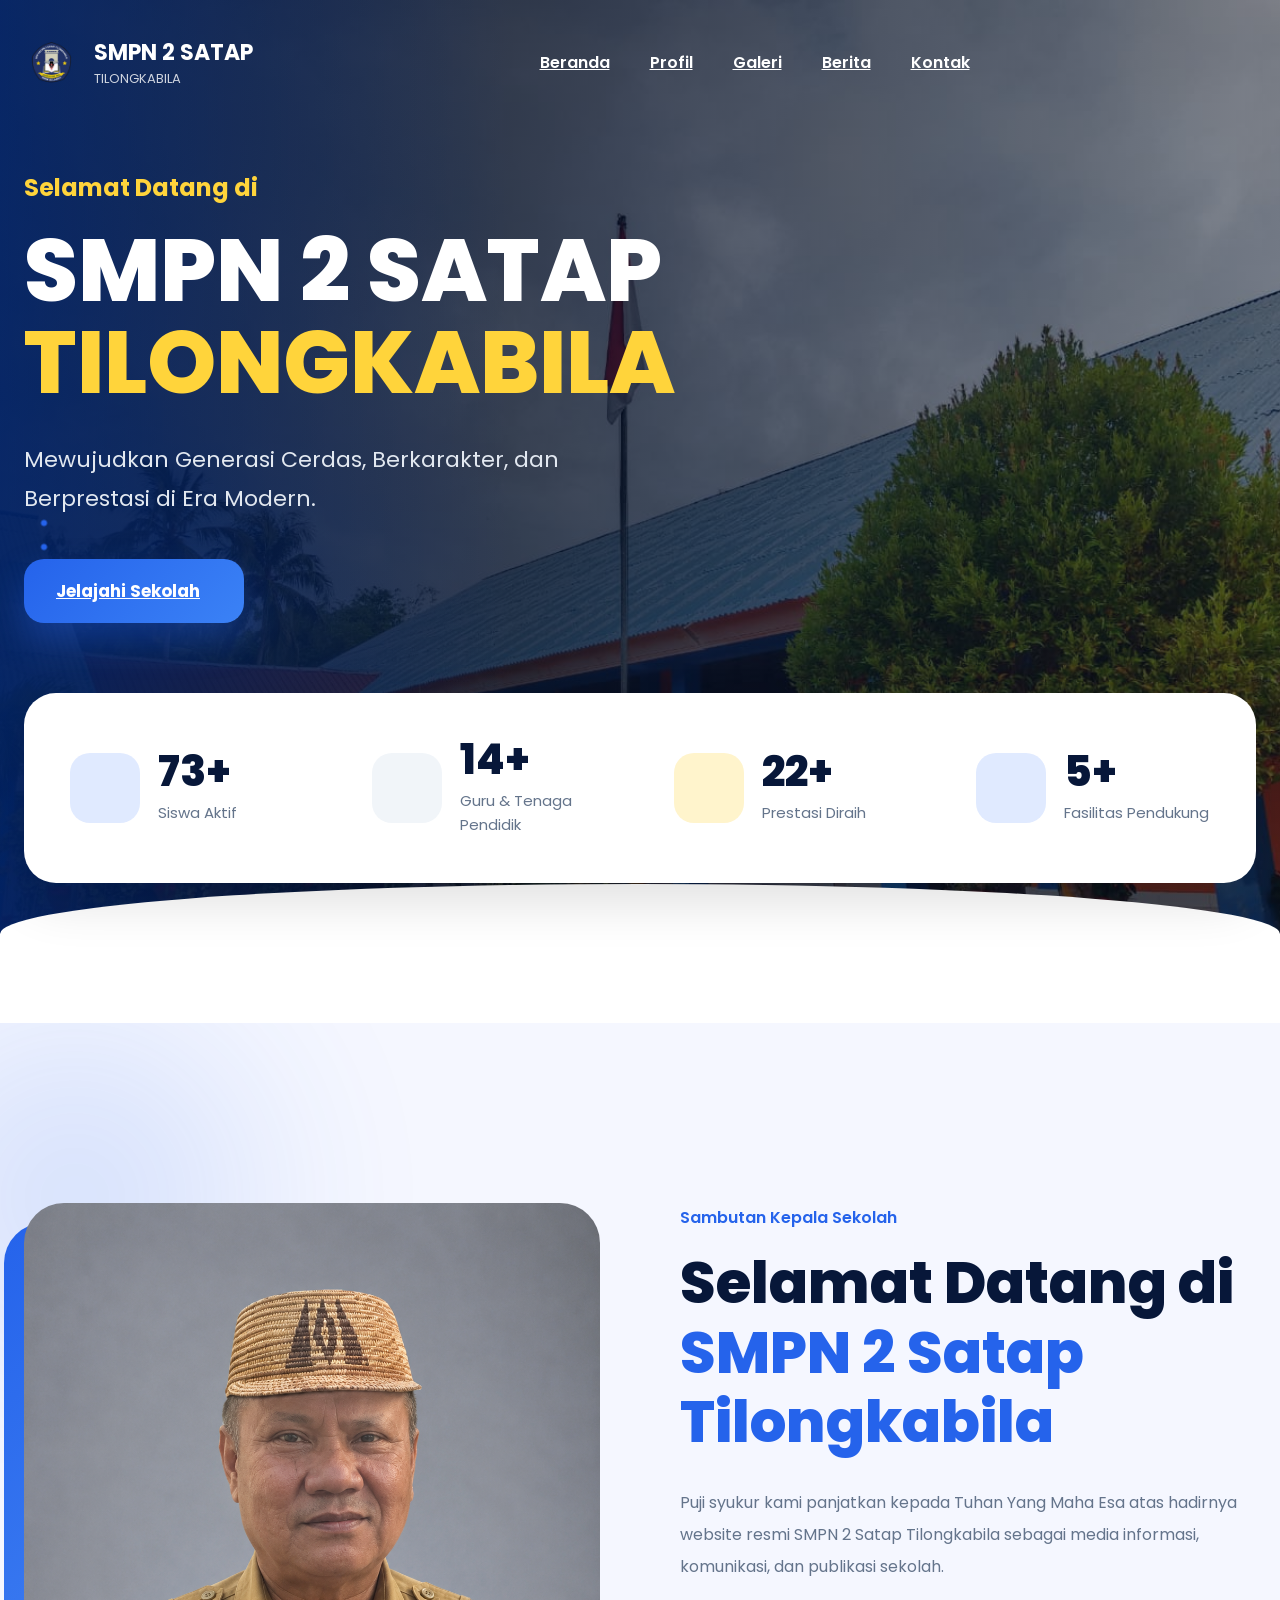
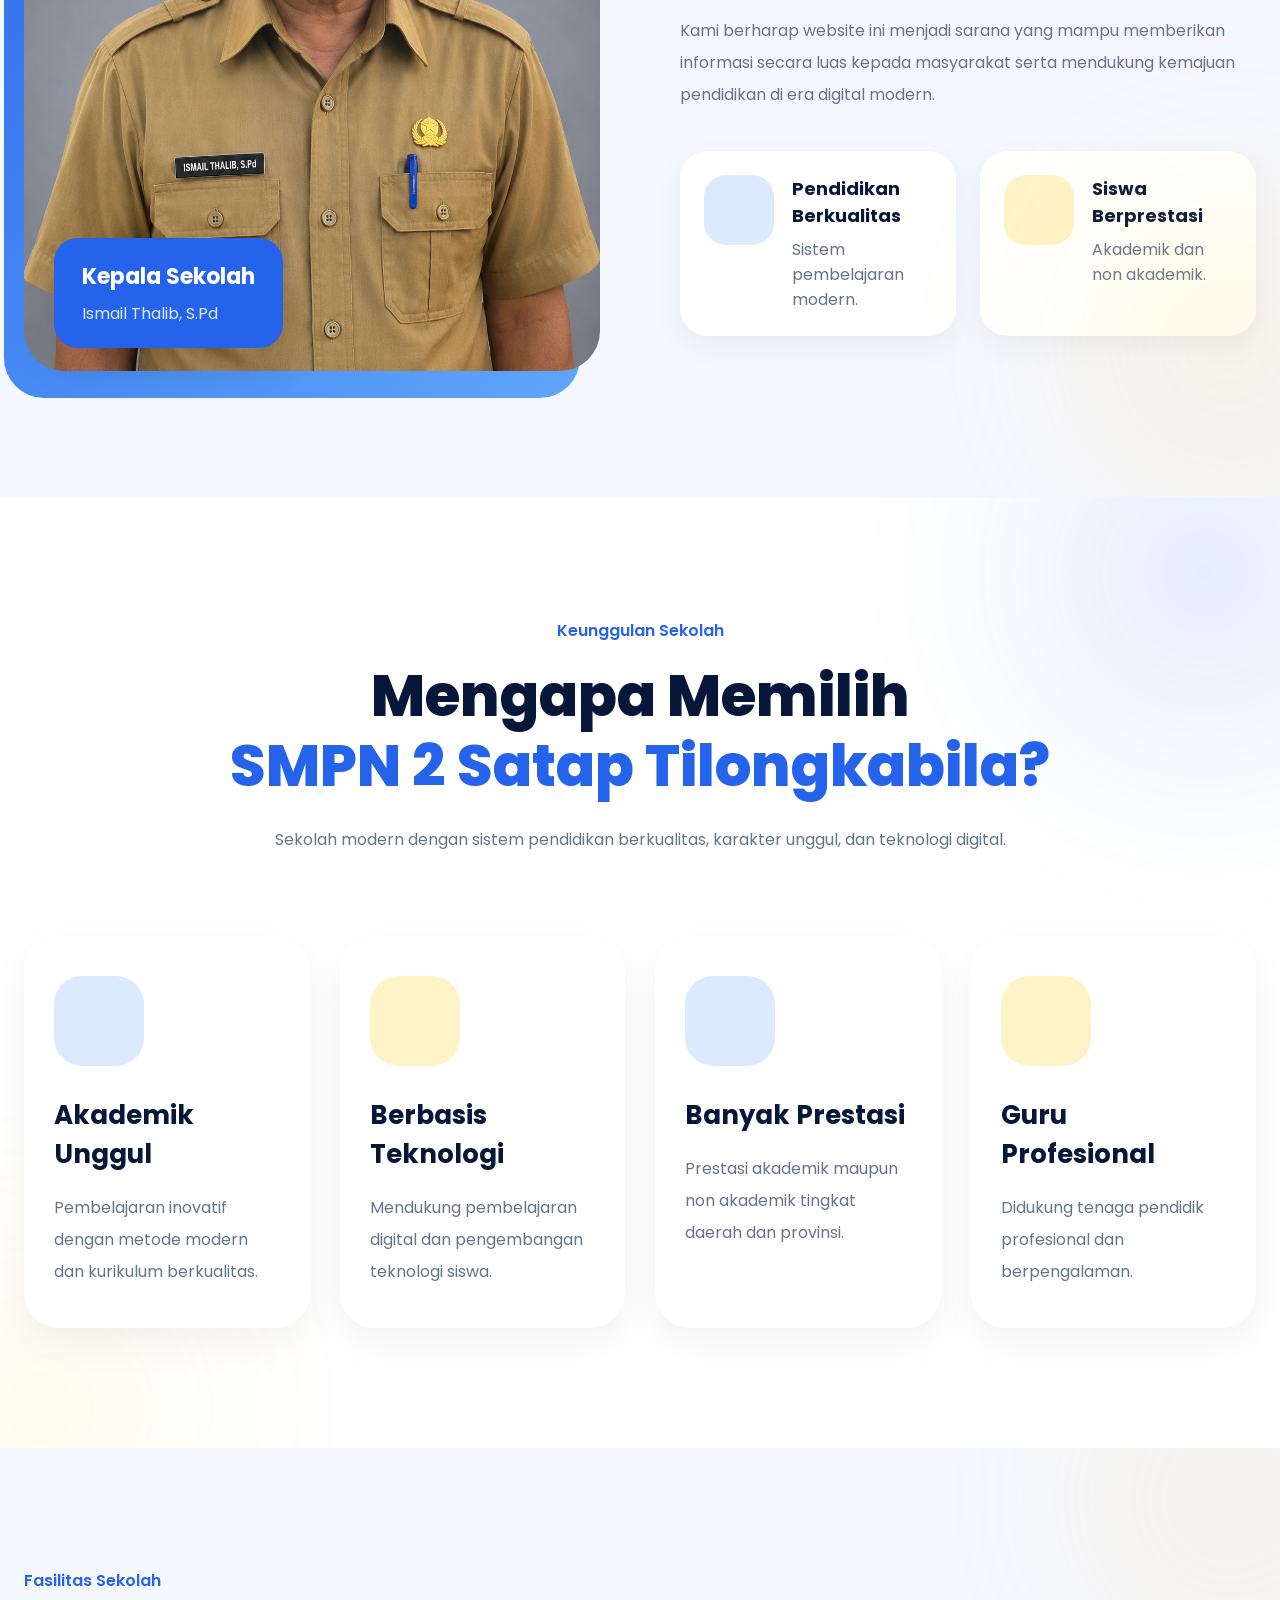
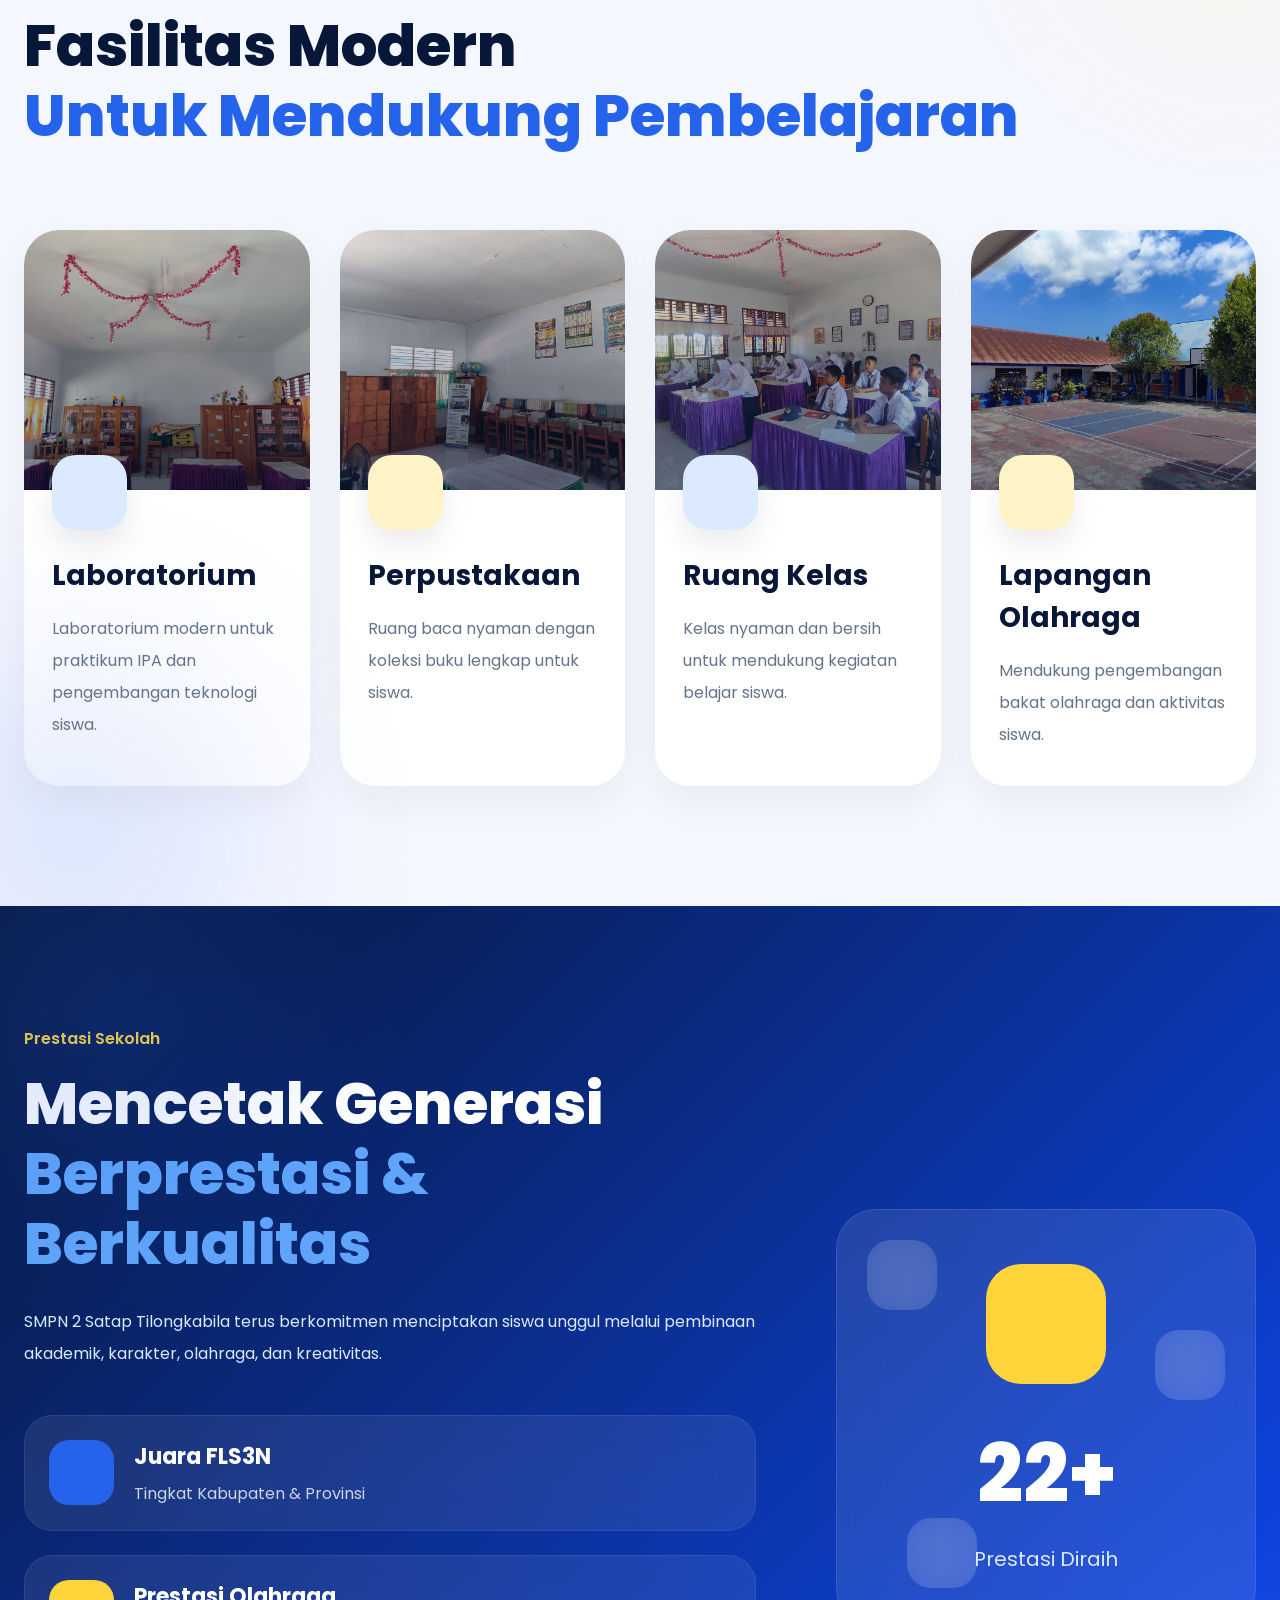
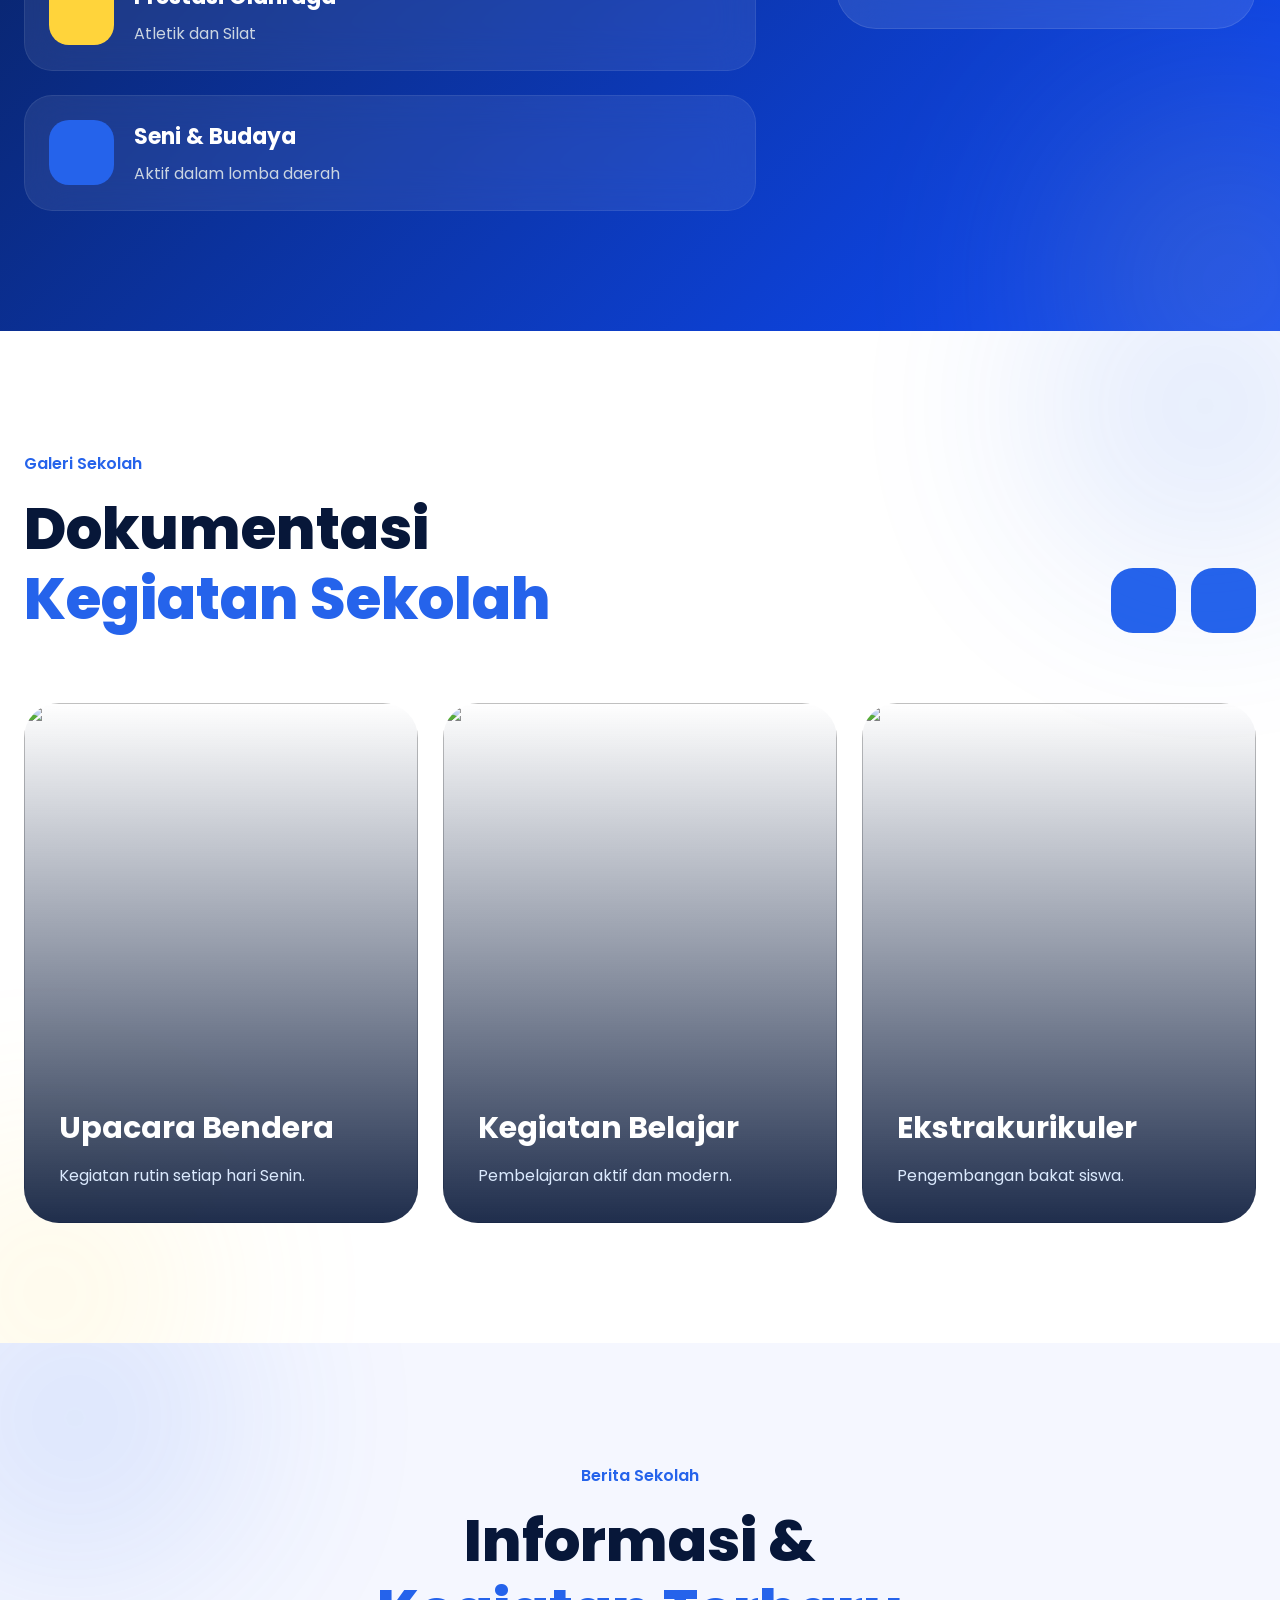
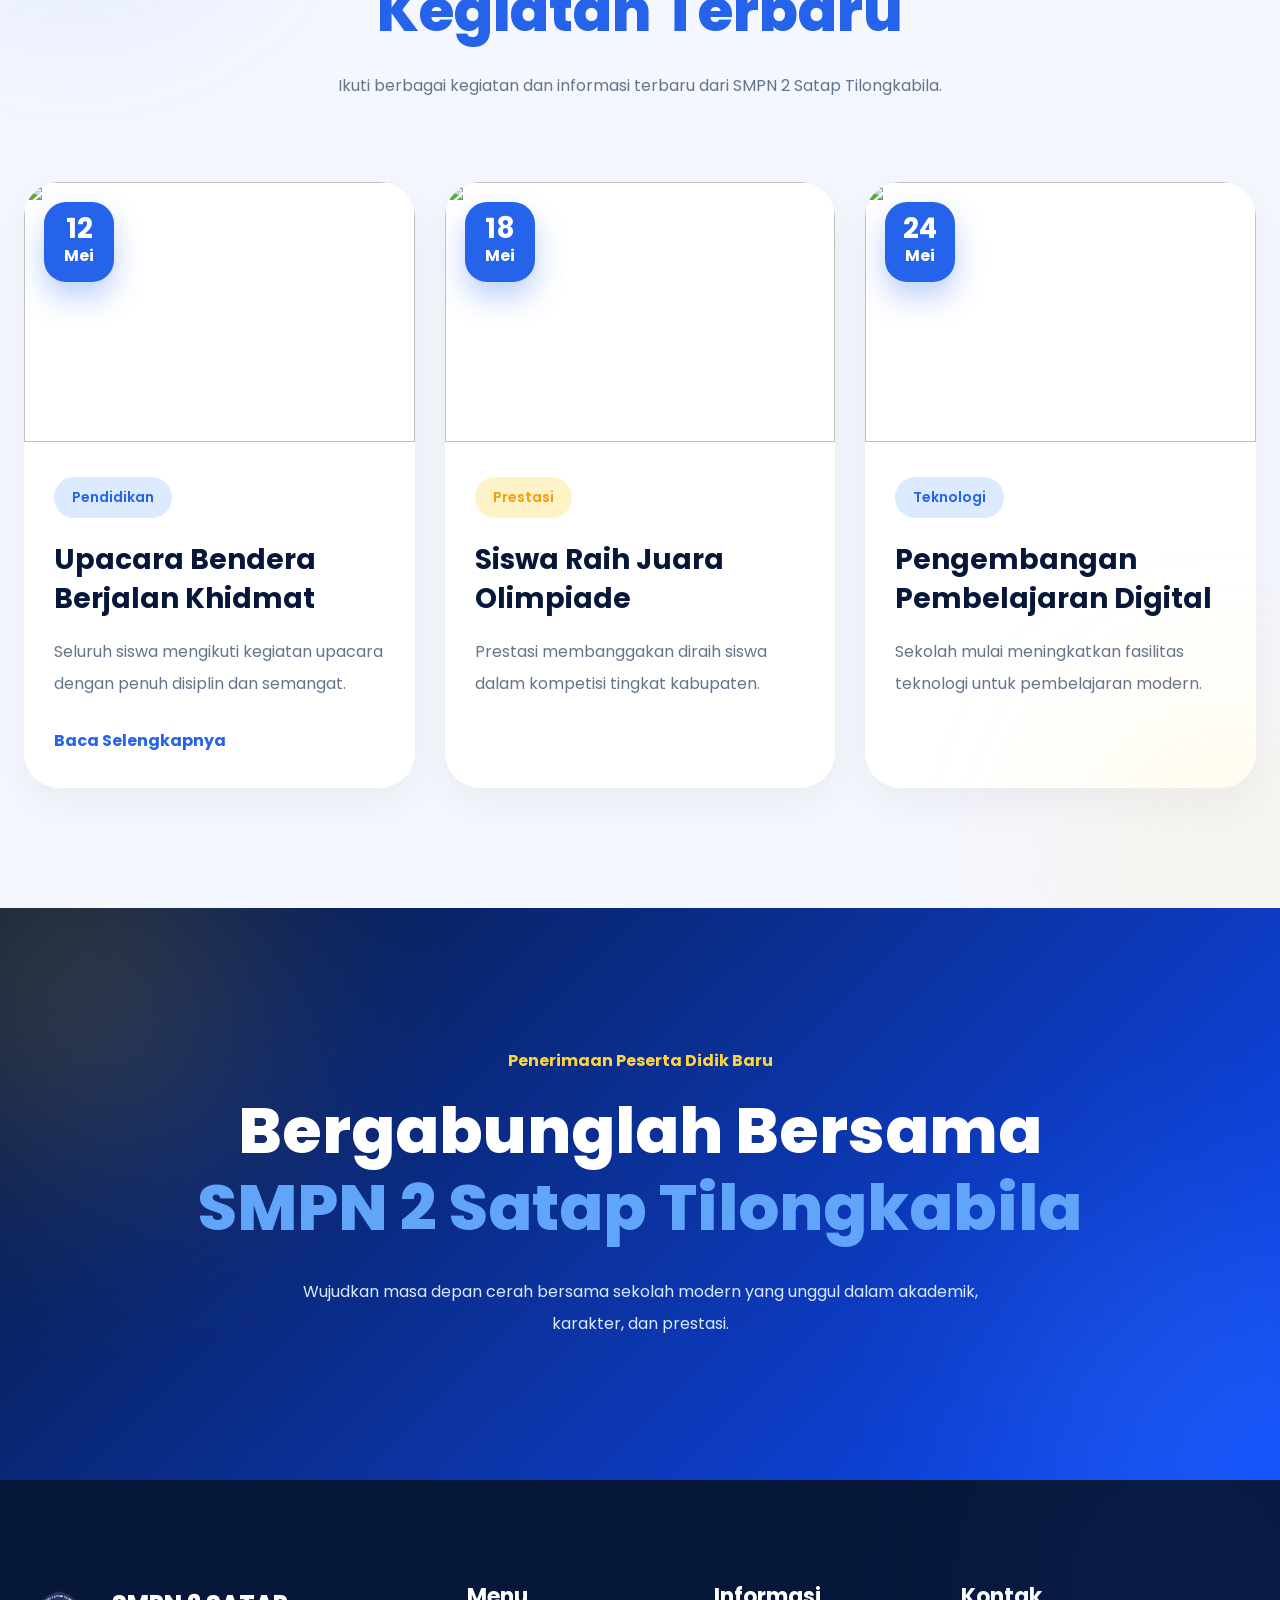
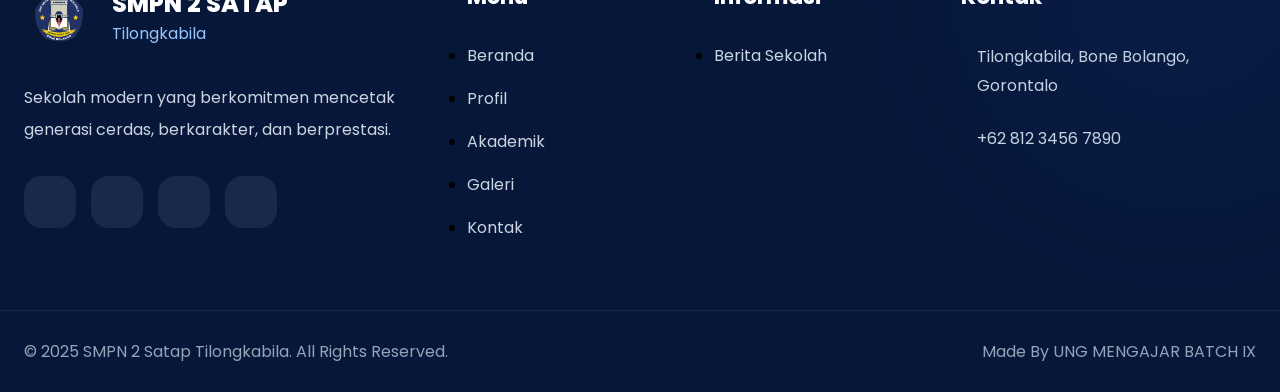
==== index.html @ 27bfb5da "perubahan bagian prestasi" ====
<!DOCTYPE html>
<html lang="id">

<head>

  <meta charset="UTF-8">
  <meta name="viewport" content="width=device-width, initial-scale=1.0">

  <title>SMPN 2 Satap Tilongkabila</title>

  <!-- TAILWIND -->
  <script src="https://cdn.tailwindcss.com"></script>

  <!-- FONT -->
  <link rel="preconnect" href="https://fonts.googleapis.com">

  <link
    href="https://fonts.googleapis.com/css2?family=Poppins:wght@300;400;500;600;700;800&display=swap"
    rel="stylesheet"
  >

  <!-- REMIX ICON -->
  <link
    href="https://cdn.jsdelivr.net/npm/remixicon@4.3.0/fonts/remixicon.css"
    rel="stylesheet"
  >

<link
  rel="stylesheet"
  href="https://cdn.jsdelivr.net/npm/swiper@11/swiper-bundle.min.css"
/>

  <!-- CSS -->
  <link rel="stylesheet" href="assets/css/style.css">
  <link rel="stylesheet" href="assets/css/navbar.css">
  <link rel="stylesheet" href="assets/css/hero.css">
  <link rel="stylesheet" href="assets/css/welcome.css">
  <link rel="stylesheet" href="assets/css/advantages.css">
  <link rel="stylesheet" href="assets/css/facilities.css">
  <link rel="stylesheet" href="assets/css/prestations.css">
  <link rel="stylesheet" href="assets/css/gallery.css">
  <link rel="stylesheet" href="assets/css/news.css">
  <link rel="stylesheet" href="assets/css/footer.css">
  <link rel="stylesheet" href="assets/css/animation.css">
  <link rel="stylesheet" href="assets/css/responsive.css">

</head>

<body>

  <!-- LOADER -->
  <div id="loader">

    <div class="loader"></div>

  </div>

  <!-- NAVBAR -->
<!-- NAVBAR -->
<header id="navbar">

  <div class="container navbar-content">

    <!-- LOGO -->
    <div class="logo">

      <img src="assets/images/logo.png">

      <div>
        <h1>SMPN 2 SATAP</h1>
        <p>TILONGKABILA</p>
      </div>

    </div>

    <!-- DESKTOP MENU -->
    <nav class="desktop-menu">

      <a href="#home">Beranda</a>
      <a href="#tentang">Profil</a>
      <a href="#galeri">Galeri</a>
      <a href="#berita">Berita</a>
      <a href="#kontak">Kontak</a>

    </nav>

    <!-- RIGHT -->
    <div class="navbar-right">


      <!-- MENU BUTTON -->
      <button id="menu-btn" class="menu-btn">

        <i class="ri-menu-line"></i>

      </button>

    </div>

  </div>

</header>

<!-- MOBILE MENU -->
<div id="mobile-menu" class="mobile-menu">

  <a href="#home">Beranda</a>
  <a href="#tentang">Profil</a>
  <a href="#galeri">Galeri</a>
  <a href="#berita">Berita</a>
  <a href="#kontak">Kontak</a>

</div>

<!-- ========================================
     HERO SECTION PREMIUM
======================================== -->

<section class="hero-section" id="home">

  <!-- BG IMAGE -->
  <img
    src="assets/images/Bg-sekolah.jpeg"
    alt=""
    class="hero-bg"
  >

  <!-- OVERLAY -->
  <div class="hero-overlay"></div>

  <!-- LEFT GRADIENT -->
  <div class="hero-left-gradient"></div>

  <!-- FLOATING DOTS -->
  <div class="hero-dots"></div>

  <div class="container hero-container">

    <!-- HERO CONTENT -->
    <div class="hero-content">

      <!-- LEFT -->
      <div class="hero-left">

        <p class="hero-subtitle">
          Selamat Datang di
        </p>

        <h1 class="hero-title">

          SMPN 2 SATAP

          <span>
            TILONGKABILA
          </span>

        </h1>

        <p class="hero-description">

          Mewujudkan Generasi Cerdas,
          Berkarakter, dan Berprestasi
          di Era Modern.

        </p>

        <!-- BUTTONS -->
        <div class="hero-buttons">

          <a href="#tentang" class="hero-btn-primary">

            Jelajahi Sekolah

            <i class="ri-arrow-right-line"></i>

          </a>

        </div>

      </div>


    </div>

    <!-- STATS -->
    <div class="hero-stats">

      <!-- ITEM -->
      <div class="stats-item">

        <div class="stats-icon blue">

          <i class="ri-team-fill"></i>

        </div>

        <div class="stats-info">

          <h2>
            73+
          </h2>

          <p>
            Siswa Aktif
          </p>

        </div>

      </div>

      <!-- ITEM -->
      <div class="stats-item">

        <div class="stats-icon gray">

          <i class="ri-graduation-cap-fill"></i>

        </div>

        <div class="stats-info">

          <h2>
            14+
          </h2>

          <p>
            Guru & Tenaga Pendidik
          </p>

        </div>

      </div>

      <!-- ITEM -->
      <div class="stats-item">

        <div class="stats-icon yellow">

          <i class="ri-trophy-fill"></i>

        </div>

        <div class="stats-info">

          <h2>
            22+
          </h2>

          <p>
            Prestasi Diraih
          </p>

        </div>

      </div>

      <!-- ITEM -->
      <div class="stats-item">

        <div class="stats-icon blue">

          <i class="ri-building-4-fill"></i>

        </div>

        <div class="stats-info">

          <h2>
            5+
          </h2>

          <p>
            Fasilitas Pendukung
          </p>

        </div>

      </div>

    </div>

  </div>

  <!-- BOTTOM CURVE -->
  <div class="hero-wave"></div>

</section>



<!-- SAMBUTAN -->
<section class="welcome-section" id="tentang">

  <!-- SHAPE -->
  <div class="welcome-shape one"></div>
  <div class="welcome-shape two"></div>

  <div class="container">

    <div class="welcome-grid">

      <!-- IMAGE -->
      <div class="welcome-image">

        <div class="welcome-image-bg"></div>

        <img
          src="assets/images/kepsek.png"
          alt=""
        >

        <!-- CARD -->
        <div class="welcome-card">

          <h3>
            Kepala Sekolah
          </h3>

          <p>
            Ismail Thalib, S.Pd
          </p>

        </div>

      </div>

      <!-- CONTENT -->
      <div class="welcome-content">

        <p class="section-subtitle">
          Sambutan Kepala Sekolah
        </p>

        <h2>
          Selamat Datang di
          <span>SMPN 2 Satap Tilongkabila</span>
        </h2>

        <p class="welcome-description">

          Puji syukur kami panjatkan kepada Tuhan
          Yang Maha Esa atas hadirnya website resmi
          SMPN 2 Satap Tilongkabila sebagai media
          informasi, komunikasi, dan publikasi sekolah.

          <br><br>

          Kami berharap website ini menjadi sarana
          yang mampu memberikan informasi secara
          luas kepada masyarakat serta mendukung
          kemajuan pendidikan di era digital modern.

        </p>

        <!-- FEATURES -->
        <div class="welcome-features">

          <!-- ITEM -->
          <div class="welcome-feature">

            <div class="feature-icon blue">

              <i class="ri-book-open-fill"></i>

            </div>

            <div>

              <h3>
                Pendidikan Berkualitas
              </h3>

              <p>
                Sistem pembelajaran modern.
              </p>

            </div>

          </div>

          <!-- ITEM -->
          <div class="welcome-feature">

            <div class="feature-icon yellow">

              <i class="ri-award-fill"></i>

            </div>

            <div>

              <h3>
                Siswa Berprestasi
              </h3>

              <p>
                Akademik dan non akademik.
              </p>

            </div>

          </div>

        </div>

      </div>

    </div>

  </div>

</section>

<!-- KEUNGGULAN -->
<section class="advantages-section">

  <!-- SHAPE -->
  <div class="advantages-shape one"></div>
  <div class="advantages-shape two"></div>

  <div class="container">

    <!-- TITLE -->
    <div class="section-heading">

      <p class="section-subtitle">
        Keunggulan Sekolah
      </p>

      <h2>
        Mengapa Memilih
        <span>SMPN 2 Satap Tilongkabila?</span>
      </h2>

      <p class="section-description">

        Sekolah modern dengan sistem pendidikan
        berkualitas, karakter unggul, dan teknologi digital.

      </p>

    </div>

    <!-- GRID -->
    <div class="advantages-grid">

      <!-- CARD -->
      <div class="advantage-card">

        <div class="advantage-icon blue">

          <i class="ri-book-open-fill"></i>

        </div>

        <h3>
          Akademik Unggul
        </h3>

        <p>

          Pembelajaran inovatif dengan metode modern
          dan kurikulum berkualitas.

        </p>

      </div>

      <!-- CARD -->
      <div class="advantage-card">

        <div class="advantage-icon yellow">

          <i class="ri-computer-fill"></i>

        </div>

        <h3>
          Berbasis Teknologi
        </h3>

        <p>

          Mendukung pembelajaran digital dan
          pengembangan teknologi siswa.

        </p>

      </div>

      <!-- CARD -->
      <div class="advantage-card">

        <div class="advantage-icon blue">

          <i class="ri-award-fill"></i>

        </div>

        <h3>
          Banyak Prestasi
        </h3>

        <p>

          Prestasi akademik maupun non akademik
          tingkat daerah dan provinsi.

        </p>

      </div>

      <!-- CARD -->
      <div class="advantage-card">

        <div class="advantage-icon yellow">

          <i class="ri-team-fill"></i>

        </div>

        <h3>
          Guru Profesional
        </h3>

        <p>

          Didukung tenaga pendidik profesional
          dan berpengalaman.

        </p>

      </div>

    </div>

  </div>

</section>

<!-- FASILITAS -->
<section class="facilities-section">

  <!-- SHAPE -->
  <div class="facilities-shape one"></div>
  <div class="facilities-shape two"></div>

  <div class="container">

    <!-- HEADER -->
    <div class="facilities-header">

      <div>

        <p class="section-subtitle">
          Fasilitas Sekolah
        </p>

        <h2 class="facilities-title">

          Fasilitas Modern
          <span>Untuk Mendukung Pembelajaran</span>

        </h2>

      </div>

    </div>

    <!-- GRID -->
    <div class="facilities-grid">

      <!-- CARD -->
      <div class="facility-card">

        <div class="facility-image">

          <img
            src="assets/images/lab.jpg"
            alt=""
          >

          <div class="facility-overlay"></div>

        </div>

        <div class="facility-content">

          <div class="facility-icon blue">

            <i class="ri-flask-fill"></i>

          </div>

          <h3>
            Laboratorium
          </h3>

          <p>

            Laboratorium modern untuk praktikum
            IPA dan pengembangan teknologi siswa.

          </p>

        </div>

      </div>

      <!-- CARD -->
      <div class="facility-card">

        <div class="facility-image">

          <img
            src="assets/images/perpustakaan.jpeg"
            alt=""
          >

          <div class="facility-overlay"></div>

        </div>

        <div class="facility-content">

          <div class="facility-icon yellow">

            <i class="ri-book-fill"></i>

          </div>

          <h3>
            Perpustakaan
          </h3>

          <p>

            Ruang baca nyaman dengan koleksi buku
            lengkap untuk siswa.

          </p>

        </div>

      </div>

      <!-- CARD -->
      <div class="facility-card">

        <div class="facility-image">

          <img
            src="assets/images/kelas.jpeg"
            alt=""
          >

          <div class="facility-overlay"></div>

        </div>

        <div class="facility-content">

          <div class="facility-icon blue">

            <i class="ri-building-2-fill"></i>

          </div>

          <h3>
            Ruang Kelas
          </h3>

          <p>

            Kelas nyaman dan bersih untuk mendukung
            kegiatan belajar siswa.

          </p>

        </div>

      </div>

      <!-- CARD -->
      <div class="facility-card">

        <div class="facility-image">

          <img
            src="assets/images/lapangan.jpg"
            alt=""
          >

          <div class="facility-overlay"></div>

        </div>

        <div class="facility-content">

          <div class="facility-icon yellow">

            <i class="ri-football-fill"></i>

          </div>

          <h3>
            Lapangan Olahraga
          </h3>

          <p>

            Mendukung pengembangan bakat olahraga
            dan aktivitas siswa.

          </p>

        </div>

      </div>

    </div>

  </div>

</section>

<!-- PRESTASI -->
<section class="prestations-section" id="akademik">

  <!-- GLOW -->
  <div class="prestations-glow one"></div>
  <div class="prestations-glow two"></div>

  <div class="container">

    <div class="prestations-grid">

      <!-- LEFT -->
      <div class="prestations-content">

        <p class="section-subtitle">
          Prestasi Sekolah
        </p>

        <h2 class="prestations-title">

          Mencetak Generasi
          <span>Berprestasi & Berkualitas</span>

        </h2>

        <p class="prestations-description">

          SMPN 2 Satap Tilongkabila terus berkomitmen
          menciptakan siswa unggul melalui pembinaan
          akademik, karakter, olahraga, dan kreativitas.

        </p>

        <!-- LIST -->
        <div class="prestations-list">

          <!-- ITEM -->
          <div class="prestations-item">

            <div class="prestations-check blue">

              <i class="ri-check-line"></i>

            </div>

            <div>

              <h3>
                Juara FLS3N
              </h3>

              <p>
                Tingkat Kabupaten & Provinsi
              </p>

            </div>

          </div>

          <!-- ITEM -->
          <div class="prestations-item">

            <div class="prestations-check yellow">

              <i class="ri-check-line"></i>

            </div>

            <div>

              <h3>
                Prestasi Olahraga
              </h3>

              <p>
                Atletik dan Silat
              </p>

            </div>

          </div>

          <!-- ITEM -->
          <div class="prestations-item">

            <div class="prestations-check blue">

              <i class="ri-check-line"></i>

            </div>

            <div>

              <h3>
                Seni & Budaya
              </h3>

              <p>
                Aktif dalam lomba daerah
              </p>

            </div>

          </div>

        </div>

      </div>

      <!-- RIGHT -->
      <div class="prestations-right">

        <!-- CARD -->
        <div class="prestations-card">

          <!-- TROPHY -->
          <div class="trophy-icon">

            <i class="ri-trophy-fill"></i>

          </div>

          <h3>
            22+
          </h3>

          <p>
            Prestasi Diraih
          </p>

          <!-- FLOAT -->
          <div class="floating-medal one">

            <i class="ri-medal-fill"></i>

          </div>

          <div class="floating-medal two">

            <i class="ri-award-fill"></i>

          </div>

          <div class="floating-medal three">

            <i class="ri-star-fill"></i>

          </div>

        </div>

      </div>

    </div>

  </div>

</section>

<!-- GALERI -->
<section class="gallery-section" id="galeri">

  <!-- SHAPE -->
  <div class="gallery-shape one"></div>
  <div class="gallery-shape two"></div>

  <div class="container">

    <!-- HEADER -->
    <div class="gallery-header">

      <div>

        <p class="section-subtitle">
          Galeri Sekolah
        </p>

        <h2 class="gallery-title">

          Dokumentasi
          <span>Kegiatan Sekolah</span>

        </h2>

      </div>

      <!-- NAVIGATION -->
      <div class="gallery-navigation">

        <button class="gallery-prev">

          <i class="ri-arrow-left-line"></i>

        </button>

        <button class="gallery-next">

          <i class="ri-arrow-right-line"></i>

        </button>

      </div>

    </div>

    <!-- SLIDER -->
    <div class="swiper gallerySwiper">

      <div class="swiper-wrapper">

        <!-- ITEM -->
        <div class="swiper-slide">

          <div class="gallery-card">

            <img
              src="assets/images/gallery1.jpg"
              alt=""
            >

            <div class="gallery-overlay">

              <div>

                <h3>
                  Upacara Bendera
                </h3>

                <p>
                  Kegiatan rutin setiap hari Senin.
                </p>

              </div>

            </div>

          </div>

        </div>

        <!-- ITEM -->
        <div class="swiper-slide">

          <div class="gallery-card">

            <img
              src="assets/images/gallery2.jpg"
              alt=""
            >

            <div class="gallery-overlay">

              <div>

                <h3>
                  Kegiatan Belajar
                </h3>

                <p>
                  Pembelajaran aktif dan modern.
                </p>

              </div>

            </div>

          </div>

        </div>

        <!-- ITEM -->
        <div class="swiper-slide">

          <div class="gallery-card">

            <img
              src="assets/images/gallery3.jpg"
              alt=""
            >

            <div class="gallery-overlay">

              <div>

                <h3>
                  Ekstrakurikuler
                </h3>

                <p>
                  Pengembangan bakat siswa.
                </p>

              </div>

            </div>

          </div>

        </div>

        <!-- ITEM -->
        <div class="swiper-slide">

          <div class="gallery-card">

            <img
              src="assets/images/gallery4.jpg"
              alt=""
            >

            <div class="gallery-overlay">

              <div>

                <h3>
                  Prestasi Sekolah
                </h3>

                <p>
                  Penghargaan siswa berprestasi.
                </p>

              </div>

            </div>

          </div>

        </div>

      </div>

    </div>

  </div>

</section>

<!-- BERITA -->
<section class="news-section" id="berita">

  <!-- SHAPE -->
  <div class="news-shape one"></div>
  <div class="news-shape two"></div>

  <div class="container">

    <!-- HEADER -->
    <div class="section-heading">

      <p class="section-subtitle">
        Berita Sekolah
      </p>

      <h2>
        Informasi &
        <span>Kegiatan Terbaru</span>
      </h2>

      <p class="section-description">

        Ikuti berbagai kegiatan dan informasi terbaru
        dari SMPN 2 Satap Tilongkabila.

      </p>

    </div>

    <!-- GRID -->
    <div class="news-grid">

      <!-- CARD -->
      <div class="news-card">

        <!-- IMAGE -->
        <div class="news-image">

          <img
            src="assets/images/news1.jpg"
            alt=""
          >

          <!-- DATE -->
          <div class="news-date">

            <span>12</span>
            Mei

          </div>

        </div>

        <!-- CONTENT -->
        <div class="news-content">

          <div class="news-category blue">

            Pendidikan

          </div>

          <h3>
            Upacara Bendera Berjalan Khidmat
          </h3>

          <p>

            Seluruh siswa mengikuti kegiatan
            upacara dengan penuh disiplin dan semangat.

          </p>

          <a href="#berita" class="news-link">

            Baca Selengkapnya

            <i class="ri-arrow-right-line"></i>

          </a>

        </div>

      </div>

      <!-- CARD -->
      <div class="news-card">

        <div class="news-image">

          <img
            src="assets/images/news2.jpg"
            alt=""
          >

          <div class="news-date">

            <span>18</span>
            Mei

          </div>

        </div>

        <div class="news-content">

          <div class="news-category yellow">

            Prestasi

          </div>

          <h3>
            Siswa Raih Juara Olimpiade
          </h3>

          <p>

            Prestasi membanggakan diraih siswa
            dalam kompetisi tingkat kabupaten.

          </p>



        </div>

      </div>

      <!-- CARD -->
      <div class="news-card">

        <div class="news-image">

          <img
            src="assets/images/news3.jpg"
            alt=""
          >

          <div class="news-date">

            <span>24</span>
            Mei

          </div>

        </div>

        <div class="news-content">

          <div class="news-category blue">

            Teknologi

          </div>

          <h3>
            Pengembangan Pembelajaran Digital
          </h3>

          <p>

            Sekolah mulai meningkatkan fasilitas
            teknologi untuk pembelajaran modern.

          </p>


        </div>

      </div>

    </div>

  </div>

</section>

<!-- CTA -->
<section class="cta-section">

  <!-- BACKGROUND -->
  <div class="cta-bg"></div>

  <!-- GLOW -->
  <div class="cta-glow one"></div>
  <div class="cta-glow two"></div>

  <div class="container">

    <div class="cta-content">

      <p class="cta-subtitle">
        Penerimaan Peserta Didik Baru
      </p>

      <h2 class="cta-title">

        Bergabunglah Bersama
        <span>SMPN 2 Satap Tilongkabila</span>

      </h2>

      <p class="cta-description">

        Wujudkan masa depan cerah bersama sekolah
        modern yang unggul dalam akademik,
        karakter, dan prestasi.

      </p>

      <!-- BUTTON -->
      <!-- <div class="cta-buttons">

        <button class="cta-btn-primary">

          Daftar Sekarang

          <i class="ri-arrow-right-line"></i>

        </button>

        <button class="cta-btn-secondary">

          Hubungi Kami

          <i class="ri-phone-fill"></i>

        </button> -->

      </div>

    </div>

  </div>

</section>

<!-- FOOTER -->
<footer class="footer" id="kontak">

  <!-- SHAPE -->
  <div class="footer-shape"></div>

  <div class="container">

    <!-- GRID -->
    <div class="footer-grid">

      <!-- ABOUT -->
      <div>

        <div class="footer-logo">

          <img
            src="assets/images/logo.png"
            alt=""
          >

          <div>

            <h2>
              SMPN 2 SATAP
            </h2>

            <p>
              Tilongkabila
            </p>

          </div>

        </div>

        <p class="footer-description">

          Sekolah modern yang berkomitmen
          mencetak generasi cerdas,
          berkarakter, dan berprestasi.

        </p>

        <!-- SOCIAL -->
        <div class="footer-socials">

          <a href="#">
            <i class="ri-facebook-fill"></i>
          </a>

          <a href="#">
            <i class="ri-instagram-line"></i>
          </a>

          <a href="#">
            <i class="ri-youtube-fill"></i>
          </a>

          <a href="#">
            <i class="ri-whatsapp-line"></i>
          </a>

        </div>

      </div>

      <!-- MENU -->
      <div>

        <h3 class="footer-title">
          Menu
        </h3>

        <ul class="footer-links">

          <li><a href="#home">Beranda</a></li>
          <li><a href="#tentang">Profil</a></li>
          <li><a href="#akademik">Akademik</a></li>
          <li><a href="#galeri">Galeri</a></li>
          <li><a href="#kontak">Kontak</a></li>

        </ul>

      </div>

      <!-- INFORMASI -->
      <div>

        <h3 class="footer-title">
          Informasi
        </h3>

        <ul class="footer-links">

          <li><a href="#berita">Berita Sekolah</a></li>

        </ul>

      </div>

      <!-- KONTAK -->
      <div id="kontak">

        <h3 class="footer-title">
          Kontak
        </h3>

        <div class="footer-contact">

          <div class="footer-contact-item">

            <i class="ri-map-pin-fill"></i>

            <p>
              Tilongkabila, Bone Bolango,
              Gorontalo
            </p>

          </div>

          <div class="footer-contact-item">

            <i class="ri-phone-fill"></i>

            <p>
              +62 812 3456 7890
            </p>

          </div>

        </div>

      </div>

    </div>

  </div>

  <!-- COPYRIGHT -->
  <div class="footer-bottom">

    <div class="container footer-bottom-content">

      <p>

        © 2025 SMPN 2 Satap Tilongkabila.
        All Rights Reserved.

      </p>

      <p>

        Made By UNG MENGAJAR BATCH IX

      </p>

    </div>

  </div>

</footer>

  <!-- SCRIPT -->
  <script src="assets/js/loader.js"></script>
  <script src="assets/js/navbar.js"></script>
  <script src="assets/js/counter.js"></script>
  <script src="assets/js/main.js"></script>
  <script src="https://cdn.jsdelivr.net/npm/swiper@11/swiper-bundle.min.js"></script>
  <script>

const gallerySwiper = new Swiper(".gallerySwiper", {

  loop:true,

  spaceBetween:25,

  navigation:{
    nextEl:".gallery-next",
    prevEl:".gallery-prev",
  },

  breakpoints:{

    0:{
      slidesPerView:1,
    },

    768:{
      slidesPerView:2,
    },

    1200:{
      slidesPerView:3,
    }

  }

});

</script>
</body>
</html>
---- assets/css/style.css ----
*{
  margin:0;
  padding:0;
  box-sizing:border-box;
}

body{
  font-family:'Poppins', sans-serif;
  overflow-x:hidden;
}

html{
  scroll-behavior:smooth;
}

.container{
  max-width:1280px;
  margin:auto;
  padding-inline:24px;
}

/* LOADER */
#loader{
  position:fixed;
  inset:0;

  background:white;

  display:flex;
  align-items:center;
  justify-content:center;

  z-index:99999;
}

.loader{
  width:65px;
  height:65px;

  border-radius:50%;

  border:5px solid #dbeafe;
  border-top-color:#2563eb;

  animation:spin 1s linear infinite;
}

@keyframes spin{

  to{
    transform:rotate(360deg);
  }

}
---- assets/css/navbar.css ----
/* ========================================
   NAVBAR
======================================== */

#navbar{
  position:fixed;
  top:0;
  left:0;

  width:100%;

  z-index:9999;

  padding:18px 0;

  transition:.4s ease;
}

#navbar.scrolled{
  background:rgba(7,23,57,.92);

  backdrop-filter:blur(20px);

  box-shadow:
  0 10px 30px rgba(0,0,0,.15);
}

.navbar-content{

  height:88px;

  display:flex;
  align-items:center;
  justify-content:space-between;

}

/* LOGO */
.logo{
  display:flex;
  align-items:center;
  gap:15px;

  color:white;
}

.logo img{
  width:55px;
}

.logo h1{
  font-size:22px;
  font-weight:700;
}

.logo p{
  font-size:13px;
  opacity:.8;
}

/* DESKTOP MENU */
.desktop-menu{
  display:flex;
  align-items:center;
  gap:40px;
}

.desktop-menu a{
  color:white;
  font-weight:600;

  position:relative;
}

.desktop-menu a::after{
  content:"";

  position:absolute;
  left:0;
  bottom:-8px;

  width:0%;
  height:3px;

  background:#FFD43B;

  transition:.4s;
}

.desktop-menu a:hover::after{
  width:100%;
}

/* RIGHT */
.navbar-right{
  display:flex;
  align-items:center;
  gap:15px;
}

/* PPDB */
.ppdb-btn{
  background:#FFD43B;
  color:#071739;

  border:none;

  padding:14px 22px;

  border-radius:14px;

  font-weight:700;

  display:flex;
  align-items:center;
  gap:10px;

  cursor:pointer;
}

/* MENU BTN */
.menu-btn{
  width:50px;
  height:50px;

  border:none;

  border-radius:14px;

  background:rgba(255,255,255,.12);

  color:white;

  font-size:26px;

  cursor:pointer;

  display:none;

  z-index:10001;
}

/* MOBILE MENU */

/* Gunakan ID agar menang spesifisitas */
#mobile-menu {
  position: fixed;
  top: 124px;

  max-height: 0;
  overflow: hidden; /* pastikan ini hidden saat tertutup */
  height: auto;

  width: 100%;

  background: #fff;
  
  padding: 25px;

  display: flex;
  flex-direction: column;
  gap: 14px;

  border-radius: 0 0 24px 24px;

  box-shadow: 0 20px 40px rgba(0,0,0,.08);

  z-index: 100000;

  opacity: 0;
  visibility: hidden;
  transform: translateY(-20px);
  transition: all 0.5s ease; /* transition all agar smooth */
}

/* Saat aktif, gunakan ID dan class secara bersamaan */
#mobile-menu.active {
  max-height: 100vh; /* Pastikan ini cukup besar */
  opacity: 1;
  visibility: visible;
  transform: translateY(0);
}

/* @media(min-width:993px){

  .mobile-menu{

    opacity:0 !important;
    visibility:hidden !important;

    transform:translateY(-20px) !important;

  }

} */

/* ACTIVE */
.mobile-menu.active{

  opacity:1;
  visibility:visible;

  transform:translateY(0);

}

/* LINK */
.mobile-menu a{

  color:#071739;

  font-size:17px;
  font-weight:600;

  text-decoration:none;

  padding:16px 18px;

  border-radius:16px;

  transition:.3s ease;

}

.mobile-menu a:hover{

  background:#F1F5F9;

  color:#2563EB;

}

/* MOBILE BUTTON */
.menu-btn{

  width:52px;
  height:52px;

  border:none;

  border-radius:16px;

  background:#2563EB;

  color:white;

  font-size:24px;

  display:flex;
  align-items:center;
  justify-content:center;

  cursor:pointer;

}

/* DESKTOP */
@media(min-width:993px){

  .mobile-menu{
    display:none;
  }

  .menu-btn{
    display:none;
  }

}

/* ========================================
   RESPONSIVE
======================================== */

@media(max-width:991px){

  .desktop-menu{
    display:none;
  }

  .ppdb-btn{
    display:none;
  }

  .menu-btn{
    display:flex;
    align-items:center;
    justify-content:center;
  }

}

@media(max-width:768px){

  .logo h1{
    font-size:18px;
  }

  .logo p{
    font-size:12px;
  }

  .logo img{
    width:45px;
  }

}

/* NOTE:
  Bagian ini dihapus karena mengubah style link mobile-menu secara paksa menggunakan !important.
  Itu menyebabkan tampilan menu (termasuk kemungkinan dropdown/ekspansi) jadi rusak/kontras.
*/
---- assets/css/hero.css ----
/* ========================================
   HERO SECTION PREMIUM
======================================== */

.hero-section{
  position:relative;

  min-height:100vh;

  overflow:hidden;

  display:flex;
  align-items:center;

  padding-top:170px;
  padding-bottom:140px;
}

/* BG */
.hero-bg{
  position:absolute;
  inset:0;

  width:100%;
  height:100%;

  object-fit:cover;
}

/* OVERLAY */
.hero-overlay{
  position:absolute;
  inset:0;

  background:
  linear-gradient(
    to right,
    rgba(2,12,35,.92),
    rgba(2,12,35,.45)
  );
}

/* LEFT BLUE */
.hero-left-gradient{
  position:absolute;

  left:0;
  top:0;

  width:40%;
  height:100%;

  background:
  linear-gradient(
    to right,
    rgba(0,56,168,.45),
    transparent
  );
}

/* DOTS */
.hero-dots{
  position:absolute;

  left:40px;
  top:50%;

  width:8px;
  height:120px;

  border-radius:20px;

  background:
  radial-gradient(circle,#2563EB 2px,transparent 4px);

  background-size:8px 24px;
}

/* CONTAINER */
.hero-container{
  position:relative;
  z-index:10;
}

/* CONTENT */
.hero-content{
  display:grid;
  grid-template-columns:1fr 340px;

  gap:50px;
  align-items:center;
}

/* LEFT */
.hero-left{
  max-width:700px;
}

.hero-subtitle{
  color:#FFD43B;

  font-size:24px;
  font-weight:700;

  margin-bottom:20px;
}

.hero-title{
  font-size:88px;
  line-height:1.05;

  font-weight:800;

  color:white;
}

.hero-title span{
  display:block;

  color:#FFD43B;
}

.hero-description{
  margin-top:30px;

  color:#E2E8F0;

  font-size:22px;
  line-height:1.8;

  max-width:650px;
}

/* BUTTONS */
.hero-buttons{
  display:flex;
  gap:18px;

  margin-top:40px;

  flex-wrap:wrap;
}

.hero-btn-primary{
  height:64px;

  padding:0 32px;

  border:none;

  border-radius:20px;

  background:
  linear-gradient(
    135deg,
    #2563EB,
    #3B82F6
  );

  color:white;

  font-size:17px;
  font-weight:700;

  display:flex;
  align-items:center;
  gap:12px;

  cursor:pointer;

  box-shadow:
  0 18px 35px rgba(37,99,235,.35);
}

.hero-btn-secondary{
  height:64px;

  padding:0 28px;

  border-radius:20px;

  border:
  2px solid rgba(255,255,255,.35);

  background:
  rgba(255,255,255,.06);

  backdrop-filter:blur(12px);

  color:white;

  font-size:17px;
  font-weight:600;

  display:flex;
  align-items:center;
  gap:12px;

  cursor:pointer;
}

.hero-btn-secondary i{
  font-size:24px;
}

/* RIGHT CARD */
.hero-right{
  display:flex;
  justify-content:flex-end;
}

.hero-card{
  width:100%;

  background:white;

  border-radius:28px;

  padding:28px;

  display:flex;
  gap:18px;

  align-items:flex-start;

  box-shadow:
  0 20px 60px rgba(0,0,0,.18);
}

.hero-card-icon{
  min-width:62px;
  height:62px;

  border-radius:18px;

  background:#2563EB;
  color:white;

  display:flex;
  align-items:center;
  justify-content:center;

  font-size:28px;
}

.hero-card-content h3{
  color:#071739;

  font-size:20px;
  font-weight:700;

  line-height:1.4;
}

.hero-card-content p{
  margin-top:10px;

  color:#64748B;

  font-size:15px;
  line-height:1.8;
}

.hero-card-btn{
  margin-top:18px;

  height:50px;

  padding:0 22px;

  border:none;

  border-radius:14px;

  background:#FFD43B;
  color:#071739;

  font-weight:700;

  display:flex;
  align-items:center;
  gap:10px;

  cursor:pointer;
}

/* STATS */
.hero-stats{
  position:relative;

  margin-top:70px;

  background:white;

  border-radius:32px;

  padding:22px;

  display:grid;
  grid-template-columns:repeat(4,1fr);

  gap:20px;

  box-shadow:
  0 20px 50px rgba(0,0,0,.12);
}

.stats-item{
  display:flex;
  align-items:center;

  gap:18px;

  padding:24px;

  border-radius:24px;

  transition:.3s ease;
}

.stats-item:hover{
  background:#F8FAFC;
}

.stats-icon{
  min-width:70px;
  height:70px;

  border-radius:20px;

  display:flex;
  align-items:center;
  justify-content:center;

  font-size:30px;
}

.stats-icon.blue{
  background:#E0EAFF;
  color:#2563EB;
}

.stats-icon.yellow{
  background:#FFF4CC;
  color:#EAB308;
}

.stats-icon.gray{
  background:#F1F5F9;
  color:#475569;
}

.stats-info h2{
  color:#071739;

  font-size:42px;
  font-weight:800;

  line-height:1;
}

.stats-info p{
  margin-top:8px;

  color:#64748B;

  font-size:15px;
  line-height:1.6;
}

/* WAVE */
.hero-wave{
  position:absolute;

  left:0;
  bottom:-1px;

  width:100%;
  height:140px;

  background:white;

  border-top-left-radius:100% 100px;
  border-top-right-radius:100% 100px;
}

/* ========================================
   TABLET
======================================== */

@media(max-width:1100px){

  .hero-content{
    grid-template-columns:1fr;
  }

  .hero-right{
    justify-content:flex-start;
  }

  .hero-title{
    font-size:68px;
  }

  .hero-stats{
    grid-template-columns:repeat(2,1fr);
  }

}

/* ========================================
   MOBILE
======================================== */

@media(max-width:768px){

  .hero-section{
    padding-top:140px;
    padding-bottom:100px;
  }

  .hero-title{
    font-size:48px;
  }

  .hero-description{
    font-size:17px;
  }

  .hero-buttons{
    flex-direction:column;
  }

  .hero-btn-primary,
  .hero-btn-secondary{
    width:100%;
    justify-content:center;
  }

  .hero-stats{
    grid-template-columns:1fr;
  }

  .stats-item{
    padding:20px;
  }

}

/* ========================================
   SMALL MOBILE
======================================== */

@media(max-width:480px){

  .hero-title{
    font-size:38px;
  }

  .hero-subtitle{
    font-size:18px;
  }

  .stats-info h2{
    font-size:34px;
  }

}
---- assets/css/welcome.css ----
.welcome-section{
  position:relative;

  padding:180px 0 120px;

  overflow:hidden;

  background:#F5F7FF;
}

/* SHAPE */
.welcome-shape{
  position:absolute;
  border-radius:50%;
  filter:blur(100px);
}

.welcome-shape.one{
  width:350px;
  height:350px;

  background:#2563eb;

  opacity:.15;

  top:0;
  left:-100px;
}

.welcome-shape.two{
  width:300px;
  height:300px;

  background:#FFD43B;

  opacity:.15;

  right:-100px;
  bottom:0;
}

/* GRID */
.welcome-grid{
  display:grid;
  grid-template-columns:1fr 1fr;
  gap:80px;
  align-items:center;
}

/* IMAGE */
.welcome-image{
  position:relative;
}

.welcome-image-bg{
  position:absolute;

  left:-20px;
  top:20px;

  width:100%;
  height:100%;

  background:
  linear-gradient(
    135deg,
    #2563eb,
    #60a5fa
  );

  border-radius:40px;
}

.welcome-image img{
  position:relative;

  width:100%;

  border-radius:40px;

  z-index:2;
}

/* CARD */
.welcome-card{
  position:absolute;

  left:30px;
  bottom:30px;

  z-index:3;

  background:#2563eb;
  color:white;

  padding:22px 28px;

  border-radius:24px;

  box-shadow:
  0 15px 40px rgba(0,0,0,.15);
}

.welcome-card h3{
  font-size:22px;
  font-weight:700;
}

.welcome-card p{
  margin-top:8px;
  color:#dbeafe;
}

/* CONTENT */
.section-subtitle{
  color:#2563eb;

  font-weight:600;

  margin-bottom:18px;
}

.welcome-content h2{
  font-size:58px;
  line-height:1.2;

  color:#071739;

  font-weight:800;
}

.welcome-content span{
  display:block;
  color:#2563eb;
}

.welcome-description{
  margin-top:30px;
  margin-bottom:40px;

  color:#64748b;

  line-height:2;
}

/* FEATURES */
.welcome-features{
  display:grid;
  grid-template-columns:1fr 1fr;
  gap:24px;

  margin-bottom:40px;
}

.welcome-feature{
  background:white;

  padding:24px;

  border-radius:28px;

  display:flex;
  gap:18px;

  box-shadow:
  0 10px 30px rgba(0,0,0,.05);
}

.feature-icon{
  width:70px;
  height:70px;

  border-radius:22px;

  display:flex;
  align-items:center;
  justify-content:center;

  font-size:30px;

  flex-shrink:0;
}

.feature-icon.blue{
  background:#dbeafe;
  color:#2563eb;
}

.feature-icon.yellow{
  background:#fef3c7;
  color:#f59e0b;
}

.welcome-feature h3{
  font-size:18px;
  font-weight:700;

  color:#071739;
}

.welcome-feature p{
  margin-top:8px;

  color:#64748b;
}

/* BUTTON */
.welcome-btn{
  background:#2563eb;
  color:white;

  border:none;

  padding:20px 34px;

  border-radius:22px;

  font-weight:700;

  display:flex;
  align-items:center;
  gap:10px;

  transition:.4s;
}

.welcome-btn:hover{
  transform:translateY(-5px);
}
---- assets/css/advantages.css ----
.advantages-section{
  position:relative;

  padding:120px 0;

  overflow:hidden;

  background:white;
}

/* SHAPE */
.advantages-shape{
  position:absolute;
  border-radius:50%;

  filter:blur(100px);
}

.advantages-shape.one{
  width:350px;
  height:350px;

  background:#2563eb;

  opacity:.12;

  top:-100px;
  right:-100px;
}

.advantages-shape.two{
  width:280px;
  height:280px;

  background:#FFD43B;

  opacity:.12;

  bottom:-100px;
  left:-100px;
}

/* TITLE */
.section-heading{
  text-align:center;

  max-width:850px;

  margin:auto;
  margin-bottom:80px;
}

.section-heading h2{
  font-size:58px;
  line-height:1.2;

  color:#071739;

  font-weight:800;
}

.section-heading span{
  display:block;
  color:#2563eb;
}

.section-description{
  margin-top:24px;

  color:#64748b;

  line-height:2;
}

/* GRID */
.advantages-grid{
  display:grid;
  grid-template-columns:repeat(4,1fr);

  gap:30px;
}

/* CARD */
.advantage-card{
  position:relative;

  background:white;

  border-radius:35px;

  padding:40px 30px;

  overflow:hidden;

  transition:.5s;

  box-shadow:
  0 15px 40px rgba(0,0,0,.05);
}

.advantage-card::before{
  content:"";

  position:absolute;

  inset:0;

  background:
  linear-gradient(
    135deg,
    rgba(37,99,235,.06),
    rgba(255,212,59,.06)
  );

  opacity:0;

  transition:.5s;
}

.advantage-card:hover{
  transform:translateY(-10px);
}

.advantage-card:hover::before{
  opacity:1;
}

/* ICON */
.advantage-icon{
  width:90px;
  height:90px;

  border-radius:28px;

  display:flex;
  align-items:center;
  justify-content:center;

  font-size:38px;

  margin-bottom:30px;

  position:relative;
  z-index:2;
}

.advantage-icon.blue{
  background:#dbeafe;
  color:#2563eb;
}

.advantage-icon.yellow{
  background:#fef3c7;
  color:#f59e0b;
}

/* TEXT */
.advantage-card h3{
  position:relative;
  z-index:2;

  font-size:26px;
  font-weight:700;

  color:#071739;

  margin-bottom:18px;
}

.advantage-card p{
  position:relative;
  z-index:2;

  color:#64748b;

  line-height:2;
}
---- assets/css/facilities.css ----
.facilities-section{
  position:relative;

  padding:120px 0;

  overflow:hidden;

  background:#F5F7FF;
}

/* SHAPE */
.facilities-shape{
  position:absolute;
  border-radius:50%;

  filter:blur(100px);
}

.facilities-shape.one{
  width:350px;
  height:350px;

  background:#2563eb;

  opacity:.12;

  left:-100px;
  bottom:-100px;
}

.facilities-shape.two{
  width:300px;
  height:300px;

  background:#FFD43B;

  opacity:.12;

  top:-100px;
  right:-100px;
}

/* HEADER */
.facilities-header{
  display:flex;
  justify-content:space-between;
  align-items:end;

  gap:30px;

  margin-bottom:80px;
}

.facilities-title{
  font-size:58px;
  line-height:1.2;

  color:#071739;

  font-weight:800;
}

.facilities-title span{
  display:block;
  color:#2563eb;
}

/* BUTTON */
.facilities-btn{
  background:#2563eb;
  color:white;

  border:none;

  padding:20px 32px;

  border-radius:22px;

  font-weight:700;

  display:flex;
  align-items:center;
  gap:10px;

  transition:.4s;
}

.facilities-btn:hover{
  transform:translateY(-5px);
}

/* GRID */
.facilities-grid{
  display:grid;
  grid-template-columns:repeat(4,1fr);

  gap:30px;
}

/* CARD */
.facility-card{
  background:white;

  border-radius:35px;

  overflow:hidden;

  transition:.5s;

  box-shadow:
  0 15px 40px rgba(0,0,0,.05);
}

.facility-card:hover{
  transform:translateY(-10px);
}

/* IMAGE */
.facility-image{
  position:relative;

  height:260px;

  overflow:hidden;
}

.facility-image img{
  width:100%;
  height:100%;

  object-fit:cover;

  transition:.6s;
}

.facility-card:hover .facility-image img{
  transform:scale(1.1);
}

.facility-overlay{
  position:absolute;
  inset:0;

  background:
  linear-gradient(
    to top,
    rgba(7,23,57,.55),
    transparent
  );
}

/* CONTENT */
.facility-content{
  position:relative;

  padding:35px 28px;
}

.facility-icon{
  width:75px;
  height:75px;

  border-radius:24px;

  display:flex;
  align-items:center;
  justify-content:center;

  font-size:32px;

  margin-bottom:25px;

  margin-top:-70px;

  position:relative;
  z-index:2;

  box-shadow:
  0 15px 30px rgba(0,0,0,.08);
}

.facility-icon.blue{
  background:#dbeafe;
  color:#2563eb;
}

.facility-icon.yellow{
  background:#fef3c7;
  color:#f59e0b;
}

.facility-content h3{
  font-size:28px;
  font-weight:700;

  color:#071739;

  margin-bottom:16px;
}

.facility-content p{
  color:#64748b;

  line-height:2;
}
---- assets/css/prestations.css ----
.prestations-section{
  position:relative;

  padding:120px 0;

  overflow:hidden;

  background:
  linear-gradient(
    135deg,
    #071739,
    #0F4CFF
  );
}

/* GLOW */
.prestations-glow{
  position:absolute;
  border-radius:50%;

  filter:blur(120px);
}

.prestations-glow.one{
  width:350px;
  height:350px;

  background:#2563eb;

  opacity:.25;

  top:-100px;
  left:-100px;
}

.prestations-glow.two{
  width:300px;
  height:300px;

  background:#FFD43B;

  opacity:.2;

  bottom:-100px;
  right:-100px;
}

/* GRID */
.prestations-grid{
  display:grid;
  grid-template-columns:1fr 420px;

  gap:80px;
  align-items:center;
}

/* CONTENT */
.prestations-content .section-subtitle{
  color:#FFD43B;
}

.prestations-title{
  font-size:58px;
  line-height:1.2;

  color:white;

  font-weight:800;
}

.prestations-title span{
  display:block;
  color:#60a5fa;
}

.prestations-description{
  margin-top:28px;
  margin-bottom:45px;

  color:#dbeafe;

  line-height:2;
}

/* LIST */
.prestations-list{
  display:flex;
  flex-direction:column;
  gap:24px;
}

.prestations-item{
  background:rgba(255,255,255,.08);

  border:1px solid rgba(255,255,255,.08);

  backdrop-filter:blur(20px);

  padding:24px;

  border-radius:28px;

  display:flex;
  gap:20px;

  transition:.4s;
}

.prestations-item:hover{
  transform:translateX(10px);
}

.prestations-check{
  width:65px;
  height:65px;

  border-radius:20px;

  display:flex;
  align-items:center;
  justify-content:center;

  font-size:28px;

  flex-shrink:0;
}

.prestations-check.blue{
  background:#2563eb;
  color:white;
}

.prestations-check.yellow{
  background:#FFD43B;
  color:#071739;
}

.prestations-item h3{
  color:white;

  font-size:22px;
  font-weight:700;

  margin-bottom:8px;
}

.prestations-item p{
  color:#cbd5e1;
}

/* RIGHT */
.prestations-right{
  display:flex;
  justify-content:center;
}

/* CARD */
.prestations-card{
  position:relative;

  width:100%;
  height:420px;

  background:rgba(255,255,255,.1);

  border:1px solid rgba(255,255,255,.1);

  backdrop-filter:blur(25px);

  border-radius:40px;

  display:flex;
  flex-direction:column;
  align-items:center;
  justify-content:center;

  text-align:center;

  overflow:hidden;
}

/* TROPHY */
.trophy-icon{
  width:120px;
  height:120px;

  border-radius:35px;

  background:#FFD43B;
  color:#071739;

  display:flex;
  align-items:center;
  justify-content:center;

  font-size:60px;

  margin-bottom:30px;

  animation:float 3s ease-in-out infinite;
}

.prestations-card h3{
  font-size:80px;
  font-weight:800;

  color:white;
}

.prestations-card p{
  margin-top:10px;

  color:#dbeafe;

  font-size:20px;
}

/* FLOATING */
.floating-medal{
  position:absolute;

  width:70px;
  height:70px;

  border-radius:24px;

  background:rgba(255,255,255,.12);

  display:flex;
  align-items:center;
  justify-content:center;

  color:white;

  font-size:30px;

  backdrop-filter:blur(20px);

  animation:float 4s ease-in-out infinite;
}

.floating-medal.one{
  top:30px;
  left:30px;
}

.floating-medal.two{
  right:30px;
  top:120px;

  animation-delay:1s;
}

.floating-medal.three{
  bottom:40px;
  left:70px;

  animation-delay:2s;
}

/* ANIMATION */
@keyframes float{

  0%,100%{
    transform:translateY(0);
  }

  50%{
    transform:translateY(-12px);
  }

}
---- assets/css/gallery.css ----
.gallery-section{
  position:relative;

  padding:120px 0;

  overflow:hidden;

  background:white;
}

/* SHAPE */
.gallery-shape{
  position:absolute;
  border-radius:50%;

  filter:blur(100px);
}

.gallery-shape.one{
  width:350px;
  height:350px;

  background:#2563eb;

  opacity:.12;

  top:-100px;
  right:-100px;
}

.gallery-shape.two{
  width:300px;
  height:300px;

  background:#FFD43B;

  opacity:.12;

  left:-100px;
  bottom:-100px;
}

/* HEADER */
.gallery-header{
  display:flex;
  justify-content:space-between;
  align-items:end;

  gap:30px;

  margin-bottom:70px;
}

.gallery-title{
  font-size:58px;
  line-height:1.2;

  color:#071739;

  font-weight:800;
}

.gallery-title span{
  display:block;
  color:#2563eb;
}

/* NAV */
.gallery-navigation{
  display:flex;
  gap:15px;
}

.gallery-prev,
.gallery-next{
  width:65px;
  height:65px;

  border:none;

  border-radius:22px;

  background:#2563eb;
  color:white;

  font-size:26px;

  cursor:pointer;

  transition:.4s;
}

.gallery-prev:hover,
.gallery-next:hover{
  transform:translateY(-5px);
}

/* CARD */
.gallery-card{
  position:relative;

  height:520px;

  border-radius:35px;

  overflow:hidden;
}

.gallery-card img{
  width:100%;
  height:100%;

  object-fit:cover;

  transition:.6s;
}

.gallery-card:hover img{
  transform:scale(1.1);
}

/* OVERLAY */
.gallery-overlay{
  position:absolute;
  inset:0;

  background:
  linear-gradient(
    to top,
    rgba(7,23,57,.9),
    transparent
  );

  display:flex;
  align-items:end;

  padding:35px;

  color:white;
}

.gallery-overlay h3{
  font-size:30px;
  font-weight:700;

  margin-bottom:12px;
}

.gallery-overlay p{
  color:#dbeafe;
}

/* SWIPER */
.gallerySwiper{
  overflow:visible;
}
---- assets/css/news.css ----
.news-section{
  position:relative;

  padding:120px 0;

  overflow:hidden;

  background:#F5F7FF;
}

/* SHAPE */
.news-shape{
  position:absolute;
  border-radius:50%;

  filter:blur(100px);
}

.news-shape.one{
  width:350px;
  height:350px;

  background:#2563eb;

  opacity:.12;

  top:-100px;
  left:-100px;
}

.news-shape.two{
  width:300px;
  height:300px;

  background:#FFD43B;

  opacity:.12;

  right:-100px;
  bottom:-100px;
}

/* GRID */
.news-grid{
  display:grid;
  grid-template-columns:repeat(3,1fr);

  gap:30px;
}

/* CARD */
.news-card{
  background:white;

  border-radius:35px;

  overflow:hidden;

  transition:.5s;

  box-shadow:
  0 15px 40px rgba(0,0,0,.05);
}

.news-card:hover{
  transform:translateY(-10px);
}

/* IMAGE */
.news-image{
  position:relative;

  height:260px;

  overflow:hidden;
}

.news-image img{
  width:100%;
  height:100%;

  object-fit:cover;

  transition:.6s;
}

.news-card:hover .news-image img{
  transform:scale(1.1);
}

/* DATE */
.news-date{
  position:absolute;

  top:20px;
  left:20px;

  width:70px;
  height:80px;

  border-radius:22px;

  background:#2563eb;
  color:white;

  display:flex;
  flex-direction:column;
  align-items:center;
  justify-content:center;

  font-weight:700;

  box-shadow:
  0 15px 30px rgba(37,99,235,.3);
}

.news-date span{
  font-size:28px;
  line-height:1;
}

/* CONTENT */
.news-content{
  padding:35px 30px;
}

.news-category{
  display:inline-flex;

  padding:10px 18px;

  border-radius:999px;

  font-size:14px;
  font-weight:600;

  margin-bottom:22px;
}

.news-category.blue{
  background:#dbeafe;
  color:#2563eb;
}

.news-category.yellow{
  background:#fef3c7;
  color:#f59e0b;
}

.news-content h3{
  font-size:28px;
  line-height:1.4;

  color:#071739;

  font-weight:700;

  margin-bottom:18px;
}

.news-content p{
  color:#64748b;

  line-height:2;

  margin-bottom:28px;
}

/* LINK */
.news-link{
  display:inline-flex;
  align-items:center;
  gap:10px;

  color:#2563eb;

  font-weight:700;

  text-decoration:none;
}
---- assets/css/footer.css ----
/* CTA */
.cta-section{
  position:relative;

  padding:140px 0;

  overflow:hidden;
}

.cta-bg{
  position:absolute;
  inset:0;

  background:
  linear-gradient(
    135deg,
    #071739,
    #0F4CFF
  );
}

/* GLOW */
.cta-glow{
  position:absolute;
  border-radius:50%;

  filter:blur(120px);
}

.cta-glow.one{
  width:350px;
  height:350px;

  background:#FFD43B;

  opacity:.2;

  top:-100px;
  left:-100px;
}

.cta-glow.two{
  width:350px;
  height:350px;

  background:#60a5fa;

  opacity:.2;

  right:-100px;
  bottom:-100px;
}

/* CONTENT */
.cta-content{
  position:relative;
  z-index:2;

  text-align:center;
}

.cta-subtitle{
  color:#FFD43B;

  font-weight:700;

  margin-bottom:20px;
}

.cta-title{
  font-size:64px;
  line-height:1.2;

  color:white;

  font-weight:800;
}

.cta-title span{
  display:block;
  color:#60a5fa;
}

.cta-description{
  max-width:700px;

  margin:30px auto 0;

  color:#dbeafe;

  line-height:2;
}

/* BUTTONS */
.cta-buttons{
  display:flex;
  justify-content:center;
  gap:20px;

  margin-top:50px;

  flex-wrap:wrap;
}

.cta-btn-primary{
  background:#FFD43B;
  color:#071739;

  border:none;

  padding:20px 34px;

  border-radius:22px;

  font-weight:700;

  display:flex;
  align-items:center;
  gap:10px;

  transition:.4s;
}

.cta-btn-secondary{
  background:rgba(255,255,255,.1);

  border:1px solid rgba(255,255,255,.15);

  color:white;

  padding:20px 34px;

  border-radius:22px;

  font-weight:700;

  display:flex;
  align-items:center;
  gap:10px;

  backdrop-filter:blur(20px);

  transition:.4s;
}

.cta-btn-primary:hover,
.cta-btn-secondary:hover{
  transform:translateY(-5px);
}

/* FOOTER */
.footer{
  position:relative;

  background:#071739;

  overflow:hidden;

  padding-top:100px;
}

.footer-shape{
  position:absolute;

  width:400px;
  height:400px;

  border-radius:50%;

  background:#2563eb;

  opacity:.08;

  filter:blur(120px);

  top:-100px;
  right:-100px;
}

/* GRID */
.footer-grid{
  display:grid;
  grid-template-columns:2fr 1fr 1fr 1.5fr;

  gap:50px;

  padding-bottom:70px;
}

/* LOGO */
.footer-logo{
  display:flex;
  align-items:center;
  gap:18px;

  margin-bottom:30px;
}

.footer-logo img{
  width:70px;
}

.footer-logo h2{
  color:white;

  font-size:24px;
  font-weight:800;
}

.footer-logo p{
  color:#93c5fd;
}

/* DESC */
.footer-description{
  color:#cbd5e1;

  line-height:2;
}

/* SOCIAL */
.footer-socials{
  display:flex;
  gap:15px;

  margin-top:30px;
}

.footer-socials a{
  width:52px;
  height:52px;

  border-radius:18px;

  background:rgba(255,255,255,.08);

  display:flex;
  align-items:center;
  justify-content:center;

  color:white;

  font-size:22px;

  transition:.4s;
}

.footer-socials a:hover{
  background:#2563eb;

  transform:translateY(-5px);
}

/* TITLE */
.footer-title{
  color:white;

  font-size:22px;
  font-weight:700;

  margin-bottom:30px;
}

/* LINKS */
.footer-links{
  display:flex;
  flex-direction:column;
  gap:18px;
}

.footer-links a{
  color:#cbd5e1;

  text-decoration:none;

  transition:.3s;
}

.footer-links a:hover{
  color:#60a5fa;
}

/* CONTACT */
.footer-contact{
  display:flex;
  flex-direction:column;
  gap:24px;
}

.footer-contact-item{
  display:flex;
  gap:16px;
}

.footer-contact-item i{
  color:#60a5fa;

  font-size:22px;

  margin-top:2px;
}

.footer-contact-item p{
  color:#cbd5e1;

  line-height:1.8;
}

/* BOTTOM */
.footer-bottom{
  border-top:
  1px solid rgba(255,255,255,.08);

  padding:28px 0;
}

.footer-bottom-content{
  display:flex;
  justify-content:space-between;
  gap:20px;

  flex-wrap:wrap;
}

.footer-bottom p{
  color:#94a3b8;
}
---- assets/css/animation.css ----
/* LOADER */
#loader{
  position:fixed;
  inset:0;

  background:#071739;

  z-index:99999;

  display:flex;
  align-items:center;
  justify-content:center;

  transition:.8s;
}

.loader{
  width:90px;
  height:90px;

  border-radius:50%;

  border:8px solid rgba(255,255,255,.1);

  border-top:8px solid #FFD43B;

  animation:spin 1s linear infinite;
}

.hide-loader{
  opacity:0;
  visibility:hidden;
}

@keyframes spin{

  100%{
    transform:rotate(360deg);
  }

}

/* NAVBAR SCROLL */
.navbar-scroll{

  background:rgba(7,23,57,.95);

  backdrop-filter:blur(20px);

  box-shadow:
  0 10px 30px rgba(0,0,0,.15);

}

/* MOBILE MENU */
#mobile-menu{

  max-height:0;

  overflow:hidden;

  transition:.5s;
}

.show-mobile-menu{
  max-height:500px;
}

/* BUTTON HOVER */
button{
  cursor:pointer;
}

button:hover{
  transform:translateY(-4px);
}

/* IMAGE ANIMATION */
img{
  user-select:none;
}

/* FLOAT */
@keyframes floating{

  0%,100%{
    transform:translateY(0px);
  }

  50%{
    transform:translateY(-12px);
  }

}
---- assets/css/responsive.css ----
/* ===================================
   RESPONSIVE WEBSITE SMPN 2 SATAP
=================================== */


/* ===================================
   LARGE TABLET
=================================== */

@media(max-width:1100px){

  /* NAVBAR */
  .desktop-menu{
    display:none;
  }

  .ppdb-btn{
    display:none;
  }

  #menu-btn{
    display:flex;
  }

  .navbar-wrapper{
    padding:18px 0;
  }

  /* HERO */
  .hero-grid{
    grid-template-columns:1fr;
    gap:60px;
  }

  .hero-right{
    display:none;
  }

  .hero-text h1,
  .hero-title{
    font-size:68px;
    line-height:1.1;
  }

  .hero-stats,
  .stats-container{
    grid-template-columns:repeat(2,1fr);
  }

  /* WELCOME */
  .welcome-grid{
    grid-template-columns:1fr;
  }

  /* ADVANTAGES */
  .advantages-grid{
    grid-template-columns:repeat(2,1fr);
  }

  /* FACILITIES */
  .facilities-grid{
    grid-template-columns:repeat(2,1fr);
  }

  /* PRESTATIONS */
  .prestations-grid{
    grid-template-columns:1fr;
  }

  /* NEWS */
  .news-grid{
    grid-template-columns:repeat(2,1fr);
  }

  /* FOOTER */
  .footer-grid{
    grid-template-columns:repeat(2,1fr);
  }

}


/* ===================================
   TABLET
=================================== */

@media(max-width:768px){

  /* NAVBAR */
  .navbar-wrapper{
    padding:14px 0;
  }

  .logo img{
    width:45px;
  }

  .logo h1{
    font-size:18px;
  }

  .logo p{
    font-size:12px;
  }

  /* HERO */
  .hero-section,
  .hero{
    padding-top:130px;
    padding-bottom:260px;
  }

  .hero-text h1,
  .hero-title{
    font-size:48px;
    line-height:1.1;
  }

  .hero-description{
    font-size:16px;
    line-height:1.8;
  }

  .hero-buttons{
    flex-direction:column;
    align-items:flex-start;
  }

  .hero-btn-primary,
  .hero-btn-secondary{
    width:100%;
    justify-content:center;
  }

  .hero-stats,
  .stats-container{
    grid-template-columns:1fr;
    gap:25px;
  }

  .stats-item{
    justify-content:center;
    text-align:center;
  }

  .scroll-indicator{
    display:none;
  }

  /* WELCOME */
  .welcome-section{
    padding-top:160px;
  }

  .welcome-content h2,
  .welcome-title{
    font-size:42px;
  }

  .welcome-features{
    grid-template-columns:1fr;
  }

  /* SECTION TITLE */
  .section-heading h2,
  .facilities-title,
  .gallery-title,
  .prestations-title,
  .cta-title{
    font-size:42px;
  }

  /* ADVANTAGES */
  .advantages-grid{
    grid-template-columns:1fr;
  }

  /* FACILITIES */
  .facilities-header{
    flex-direction:column;
    align-items:flex-start;
  }

  .facilities-grid{
    grid-template-columns:1fr;
  }

  /* GALLERY */
  .gallery-header{
    flex-direction:column;
    align-items:flex-start;
  }

  .gallery-card{
    height:420px;
  }

  /* NEWS */
  .news-grid{
    grid-template-columns:1fr;
  }

  /* FOOTER */
  .footer-grid{
    grid-template-columns:1fr;
  }

  .footer-bottom-content{
    flex-direction:column;
    text-align:center;
  }

}


/* ===================================
   MOBILE
=================================== */

@media(max-width:480px){

  /* HERO */
  .hero-text h1,
  .hero-title{
    font-size:38px;
  }

  .hero-subtitle{
    font-size:18px;
  }

  .hero-description{
    font-size:15px;
  }

  /* TITLE */
  .section-heading h2,
  .welcome-title,
  .facilities-title,
  .gallery-title,
  .prestations-title,
  .cta-title{
    font-size:32px;
  }

  /* STATS */
  .stats-container{
    padding:30px 20px;
  }

  /* CARD */
  .gallery-card{
    height:350px;
  }

  .prestations-card{
    height:320px;
  }

  .prestations-card h3{
    font-size:50px;
  }

}
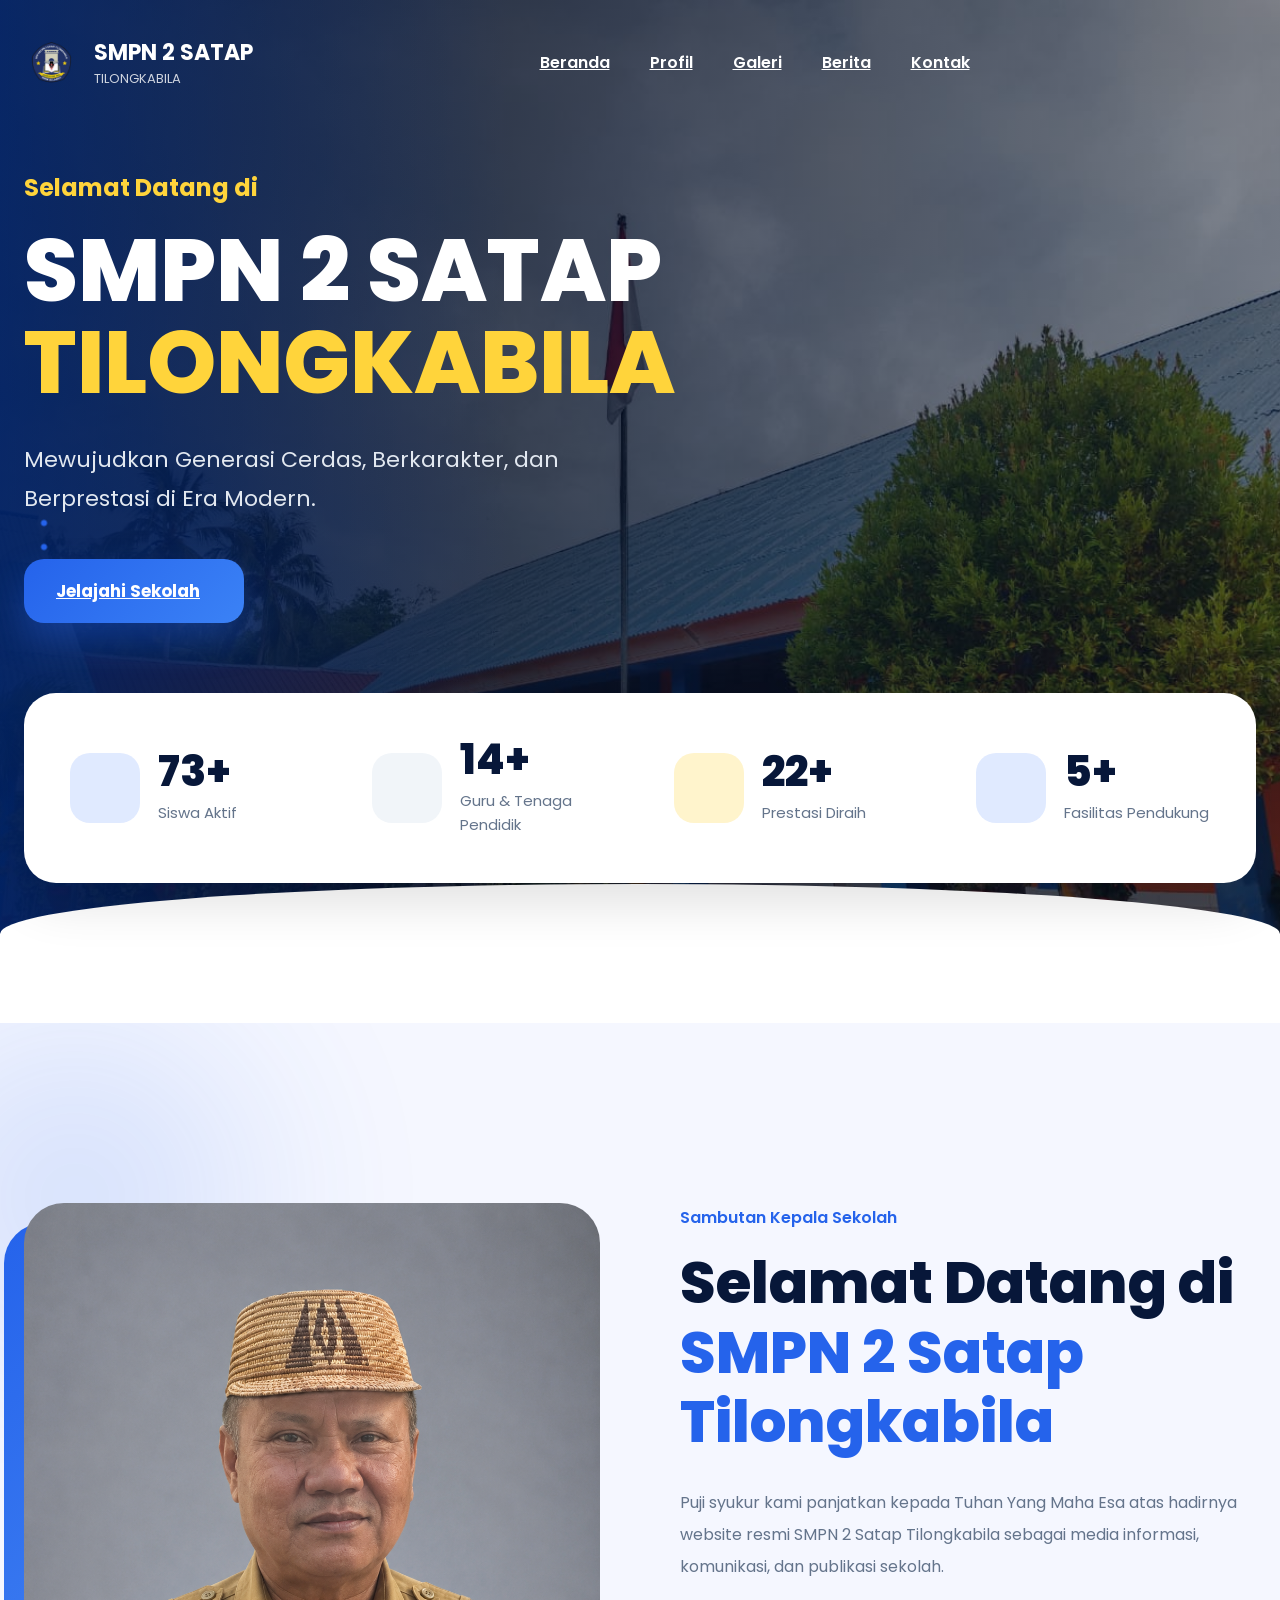
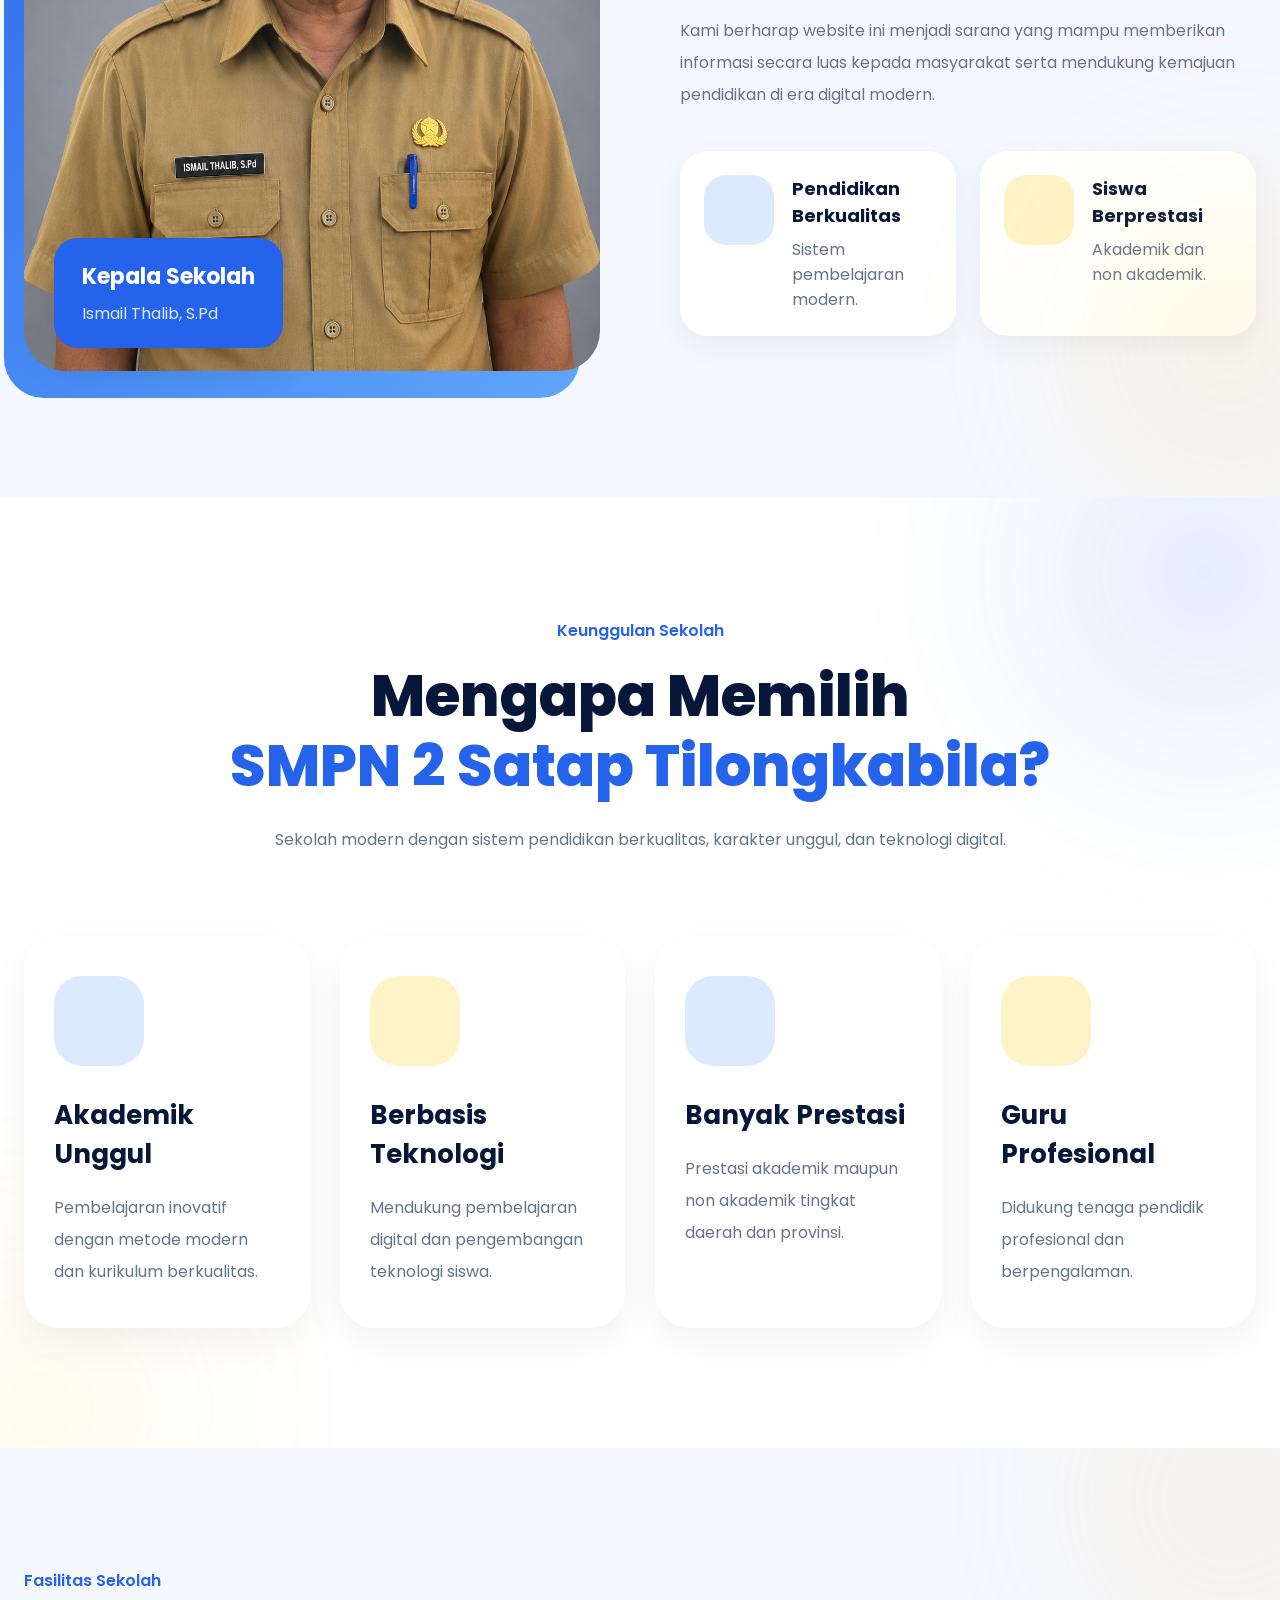
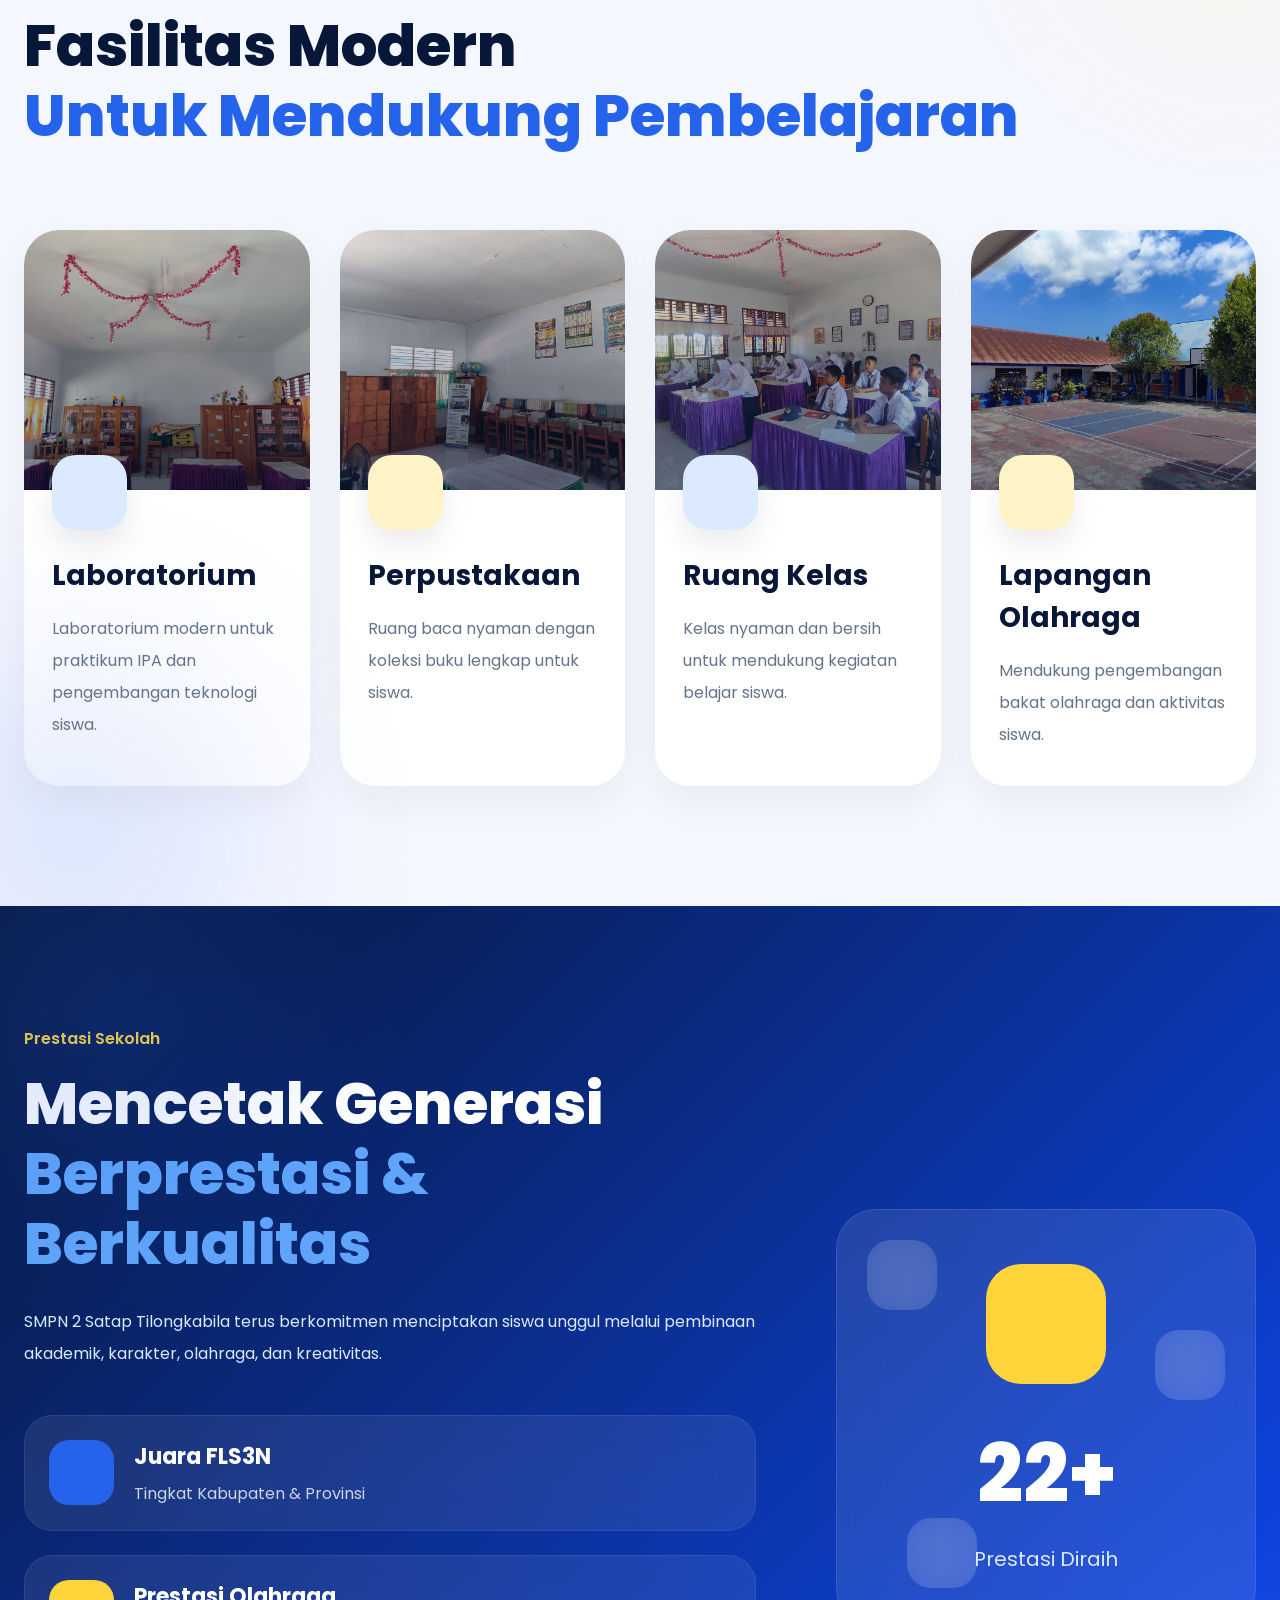
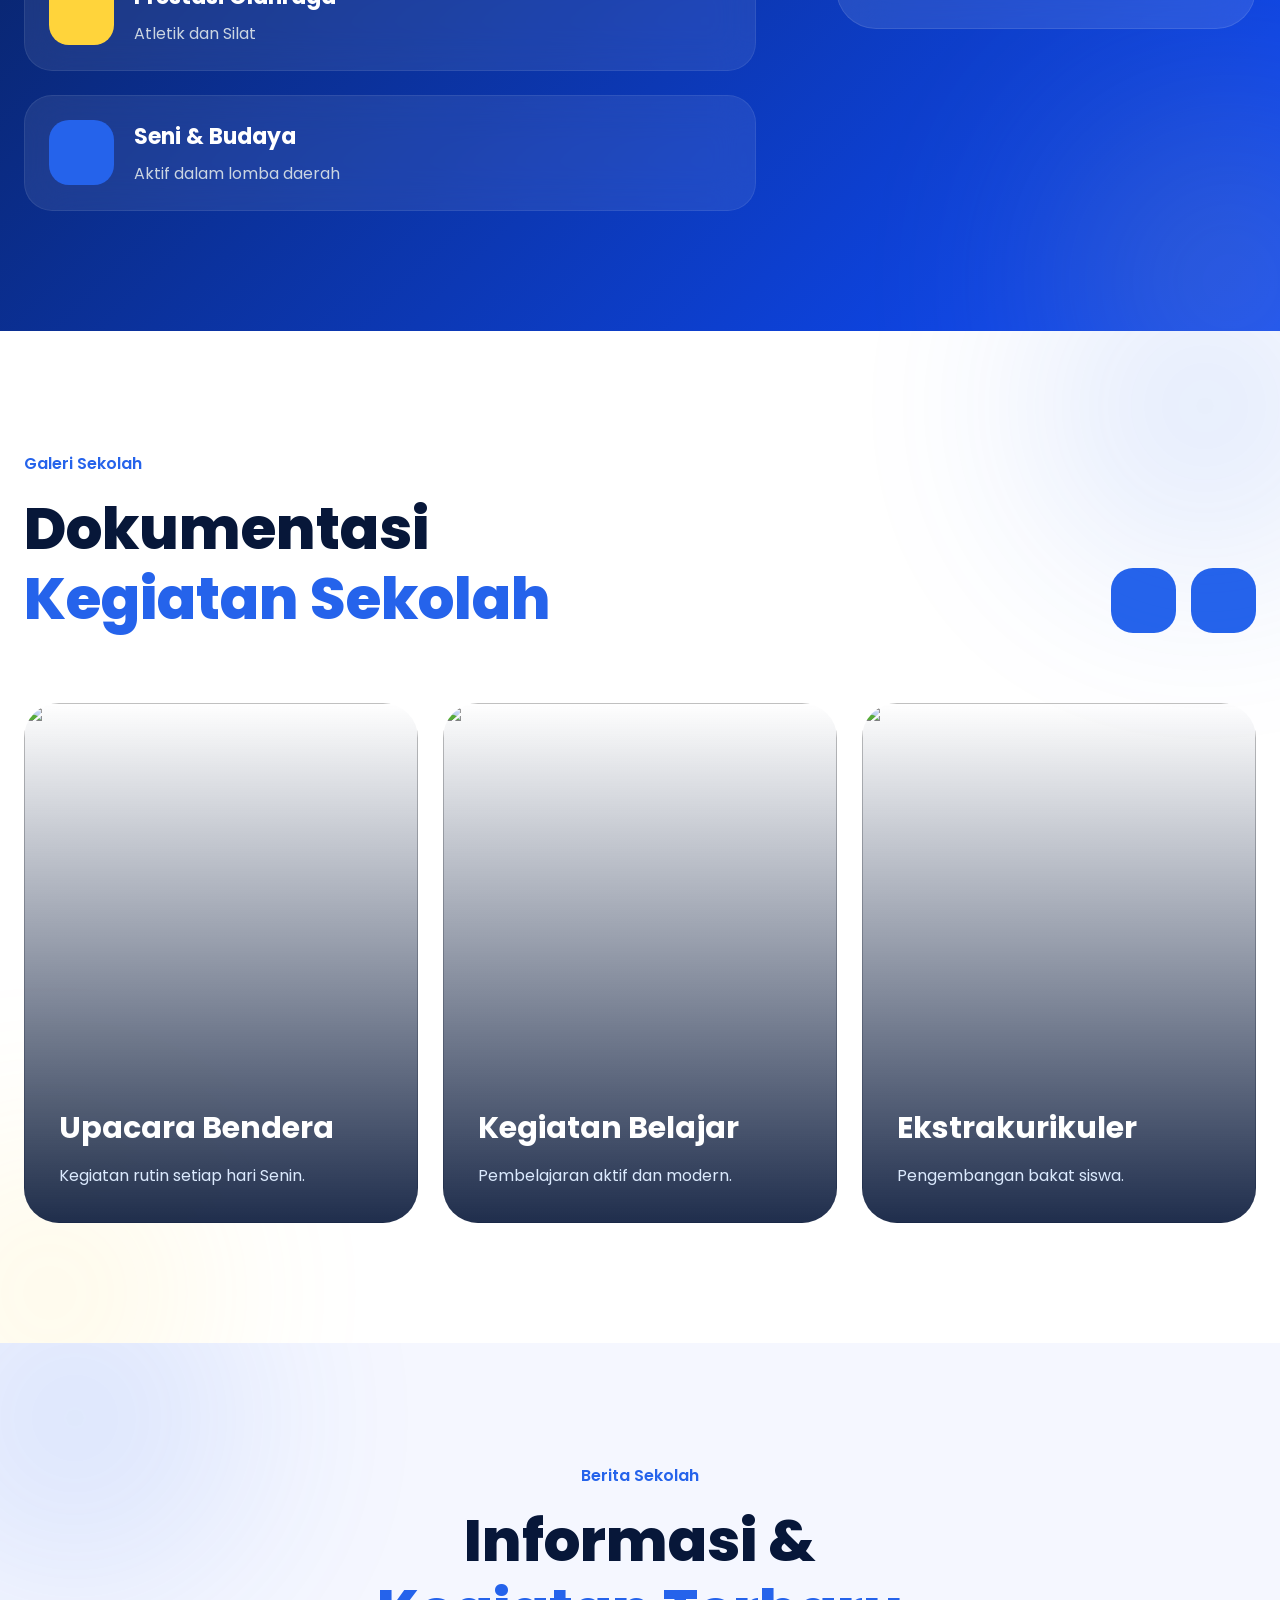
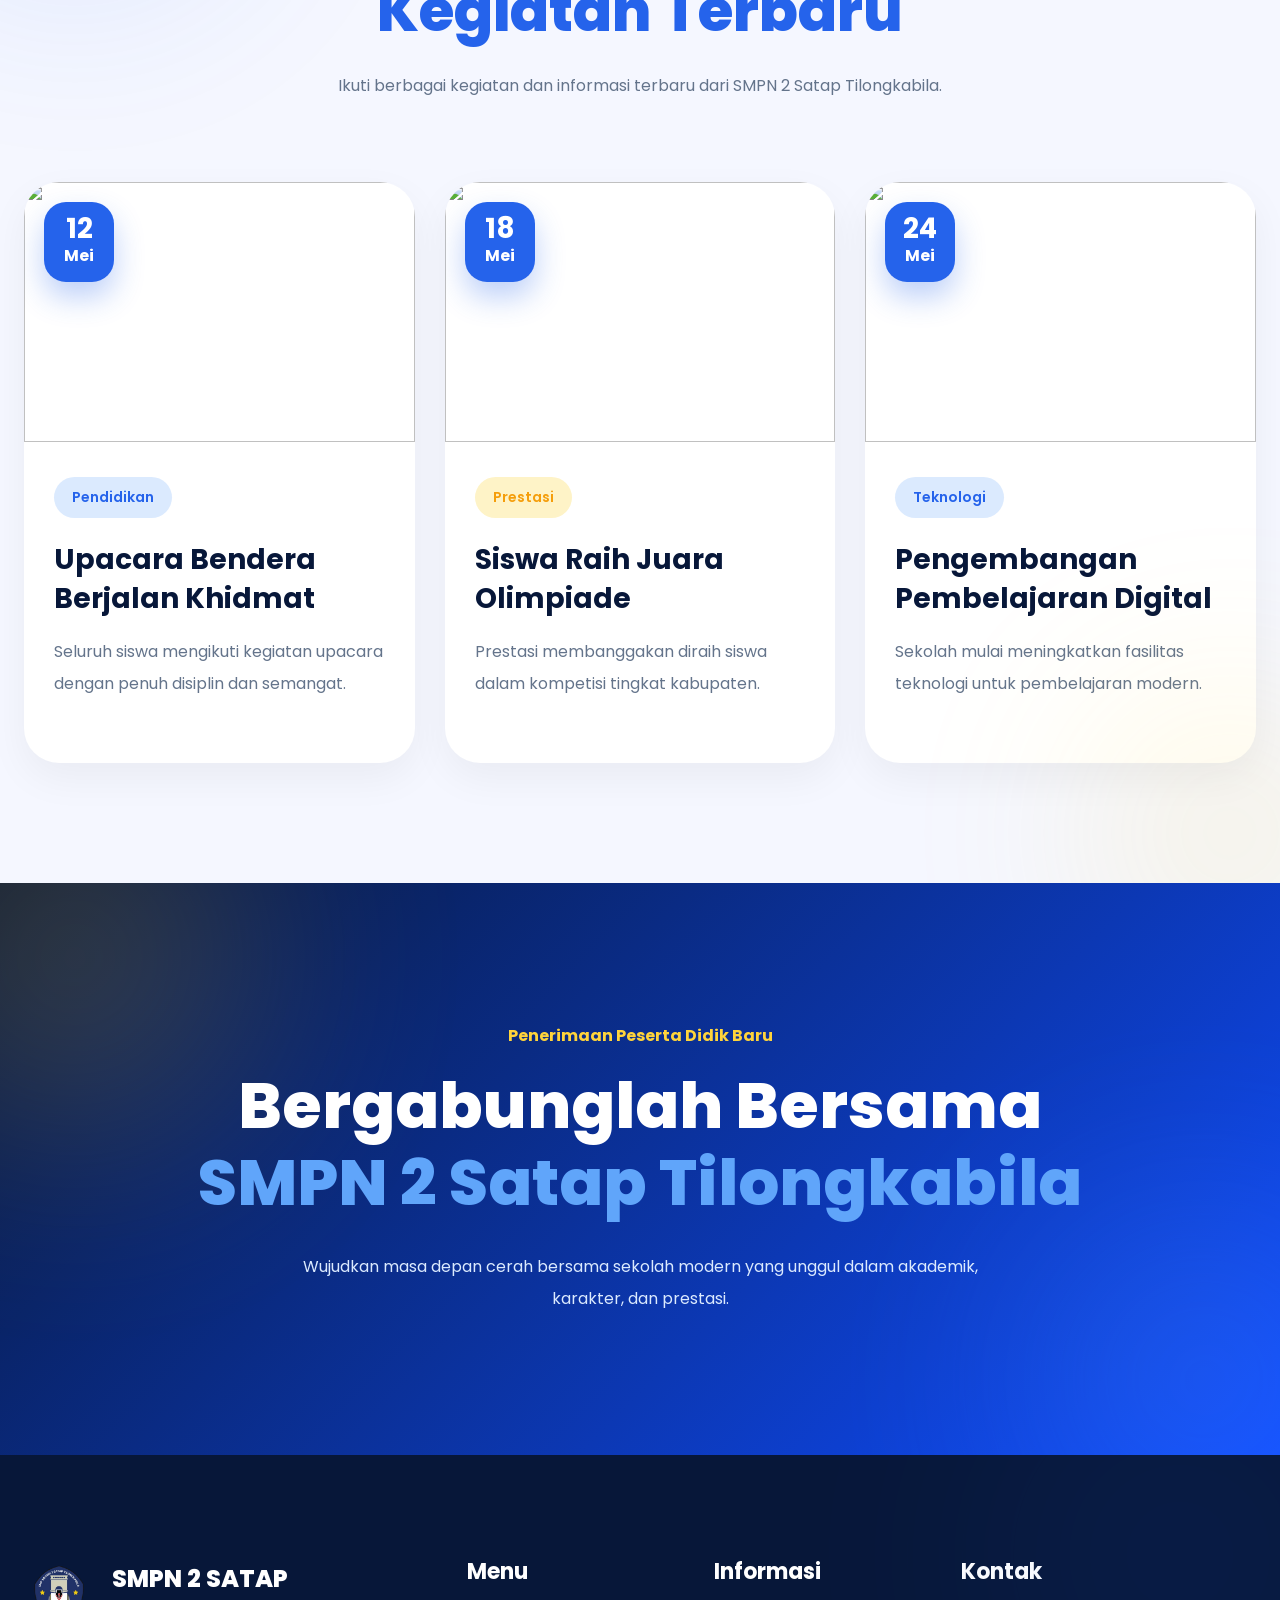
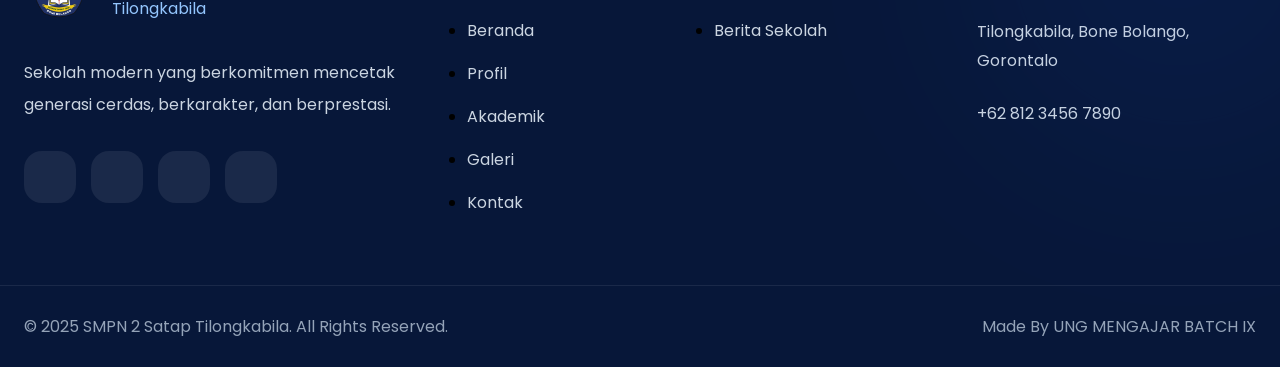
==== commit 7f8ff7df: "perbaikan berita untuk hapus button selengkapnya" ====
--- a/index.html
+++ b/index.html
@@ -1136,14 +1136,6 @@
 
           </p>
 
-          <a href="#berita" class="news-link">
-
-            Baca Selengkapnya
-
-            <i class="ri-arrow-right-line"></i>
-
-          </a>
-
         </div>
 
       </div>
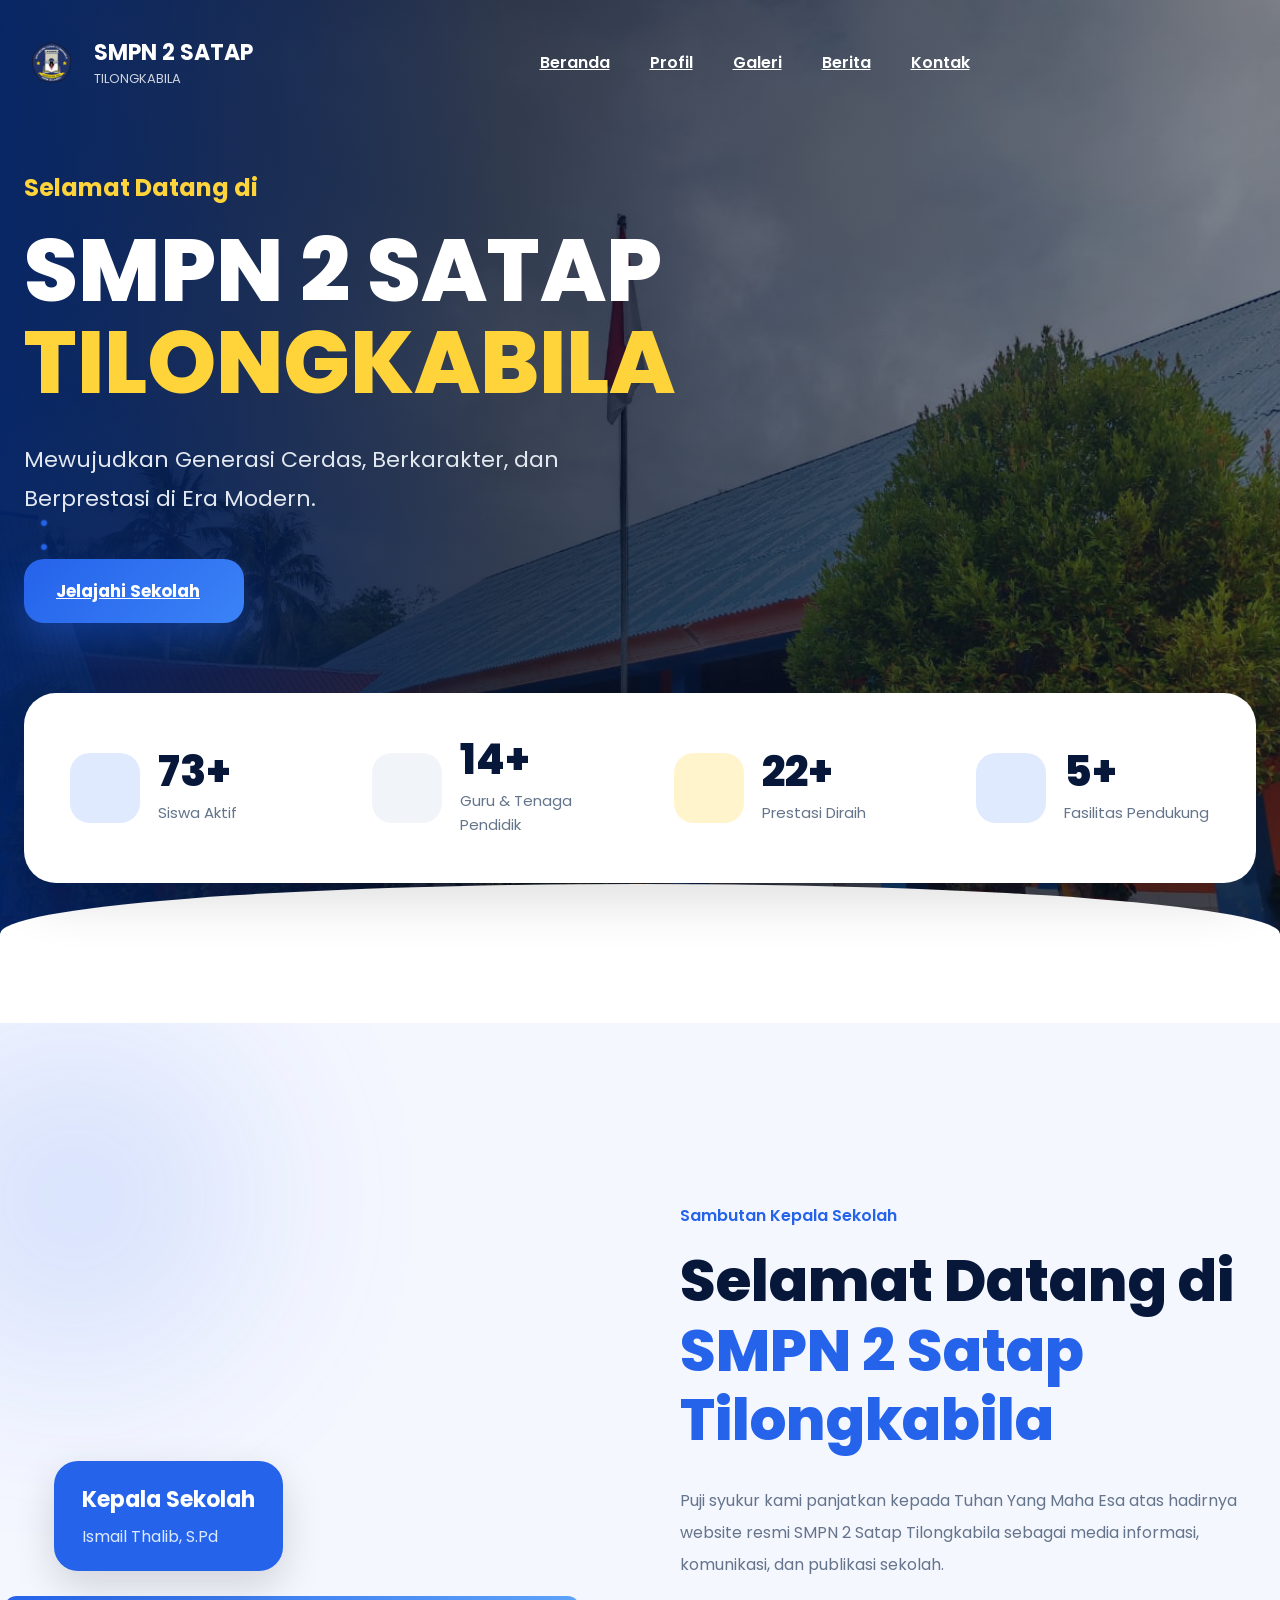
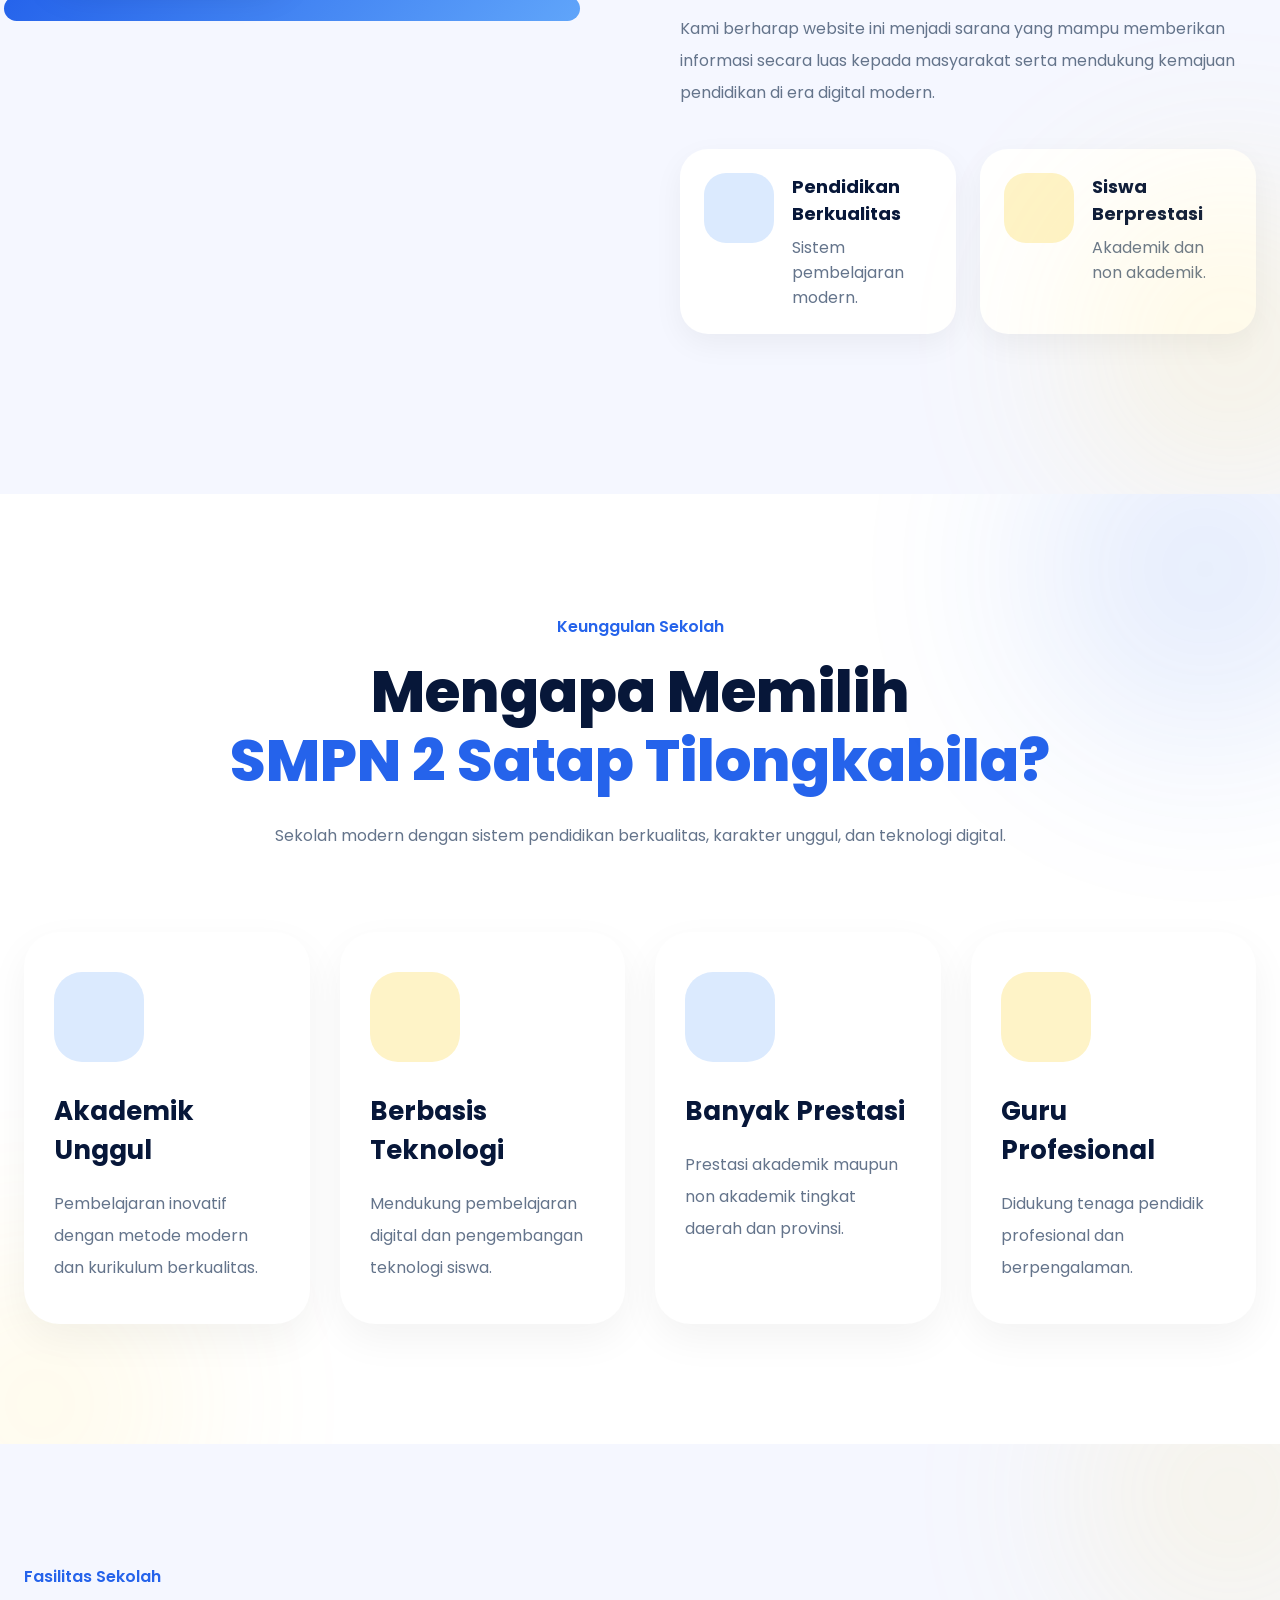
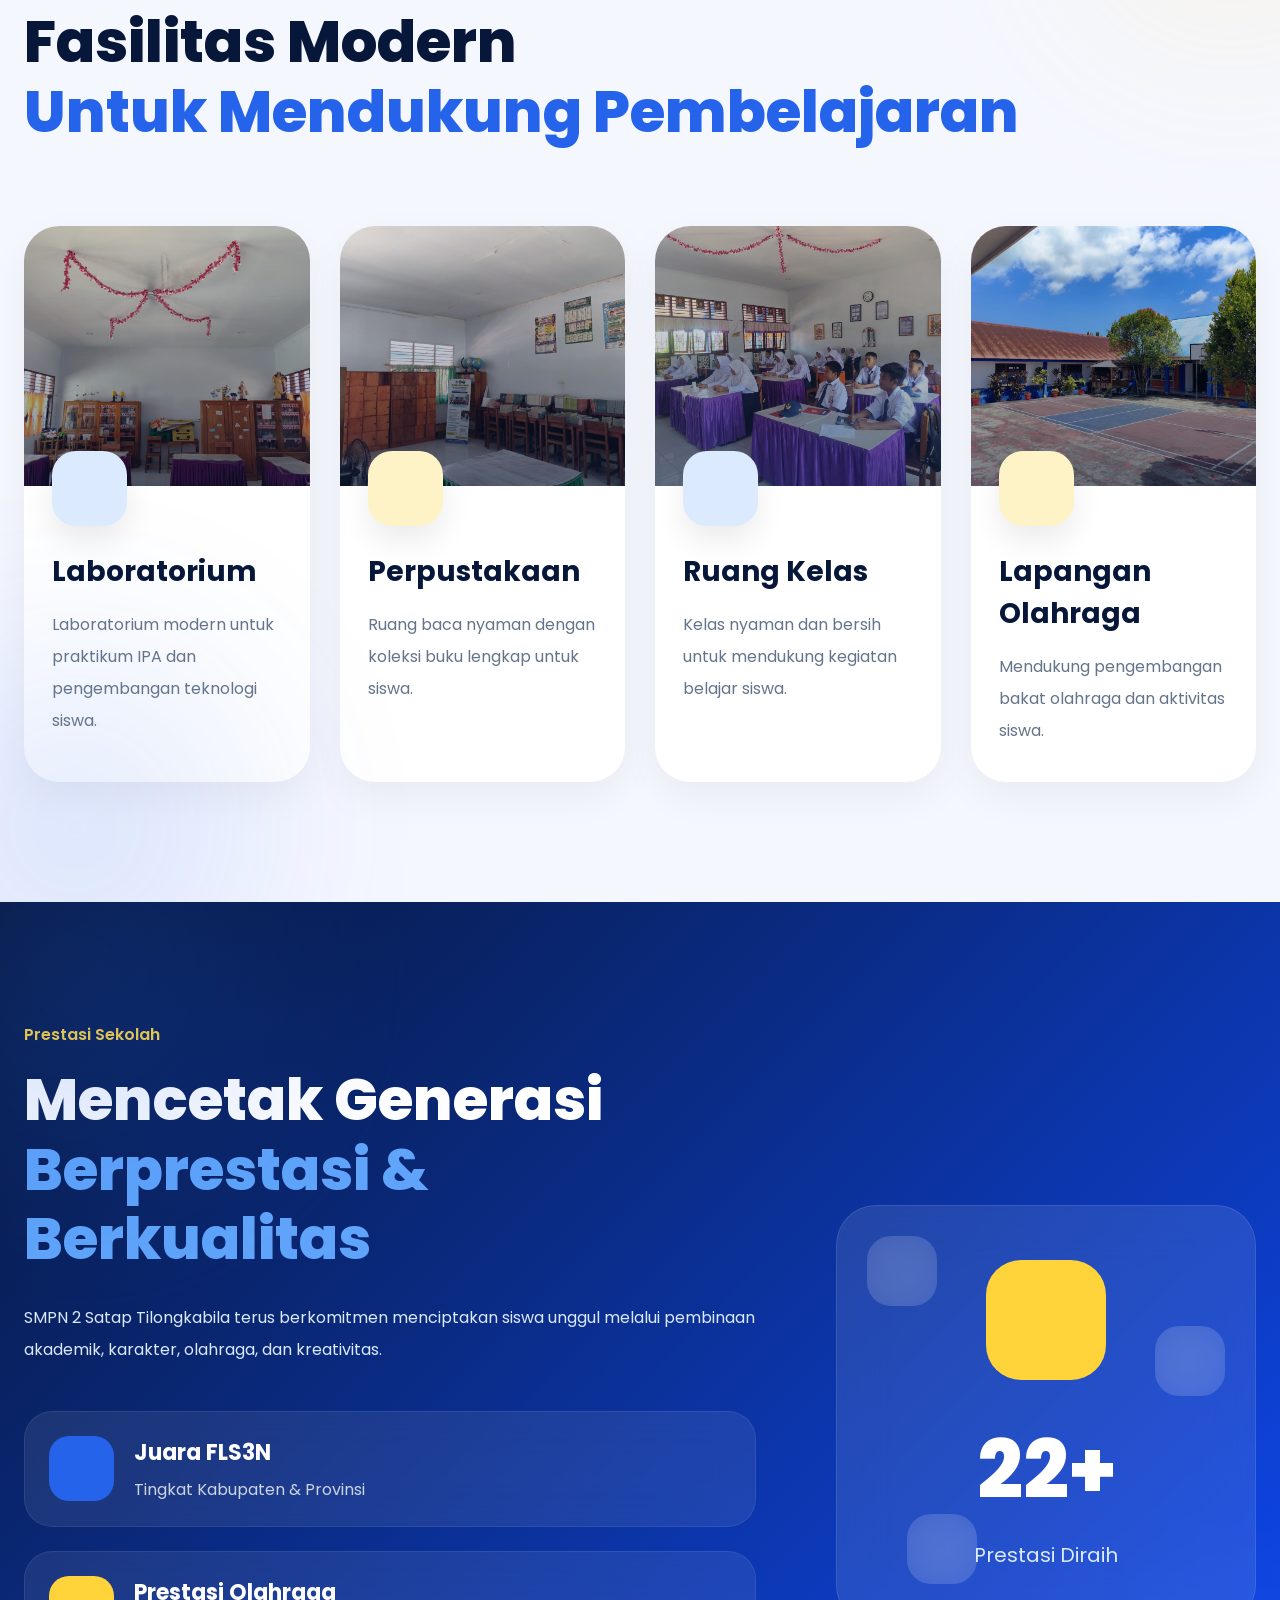
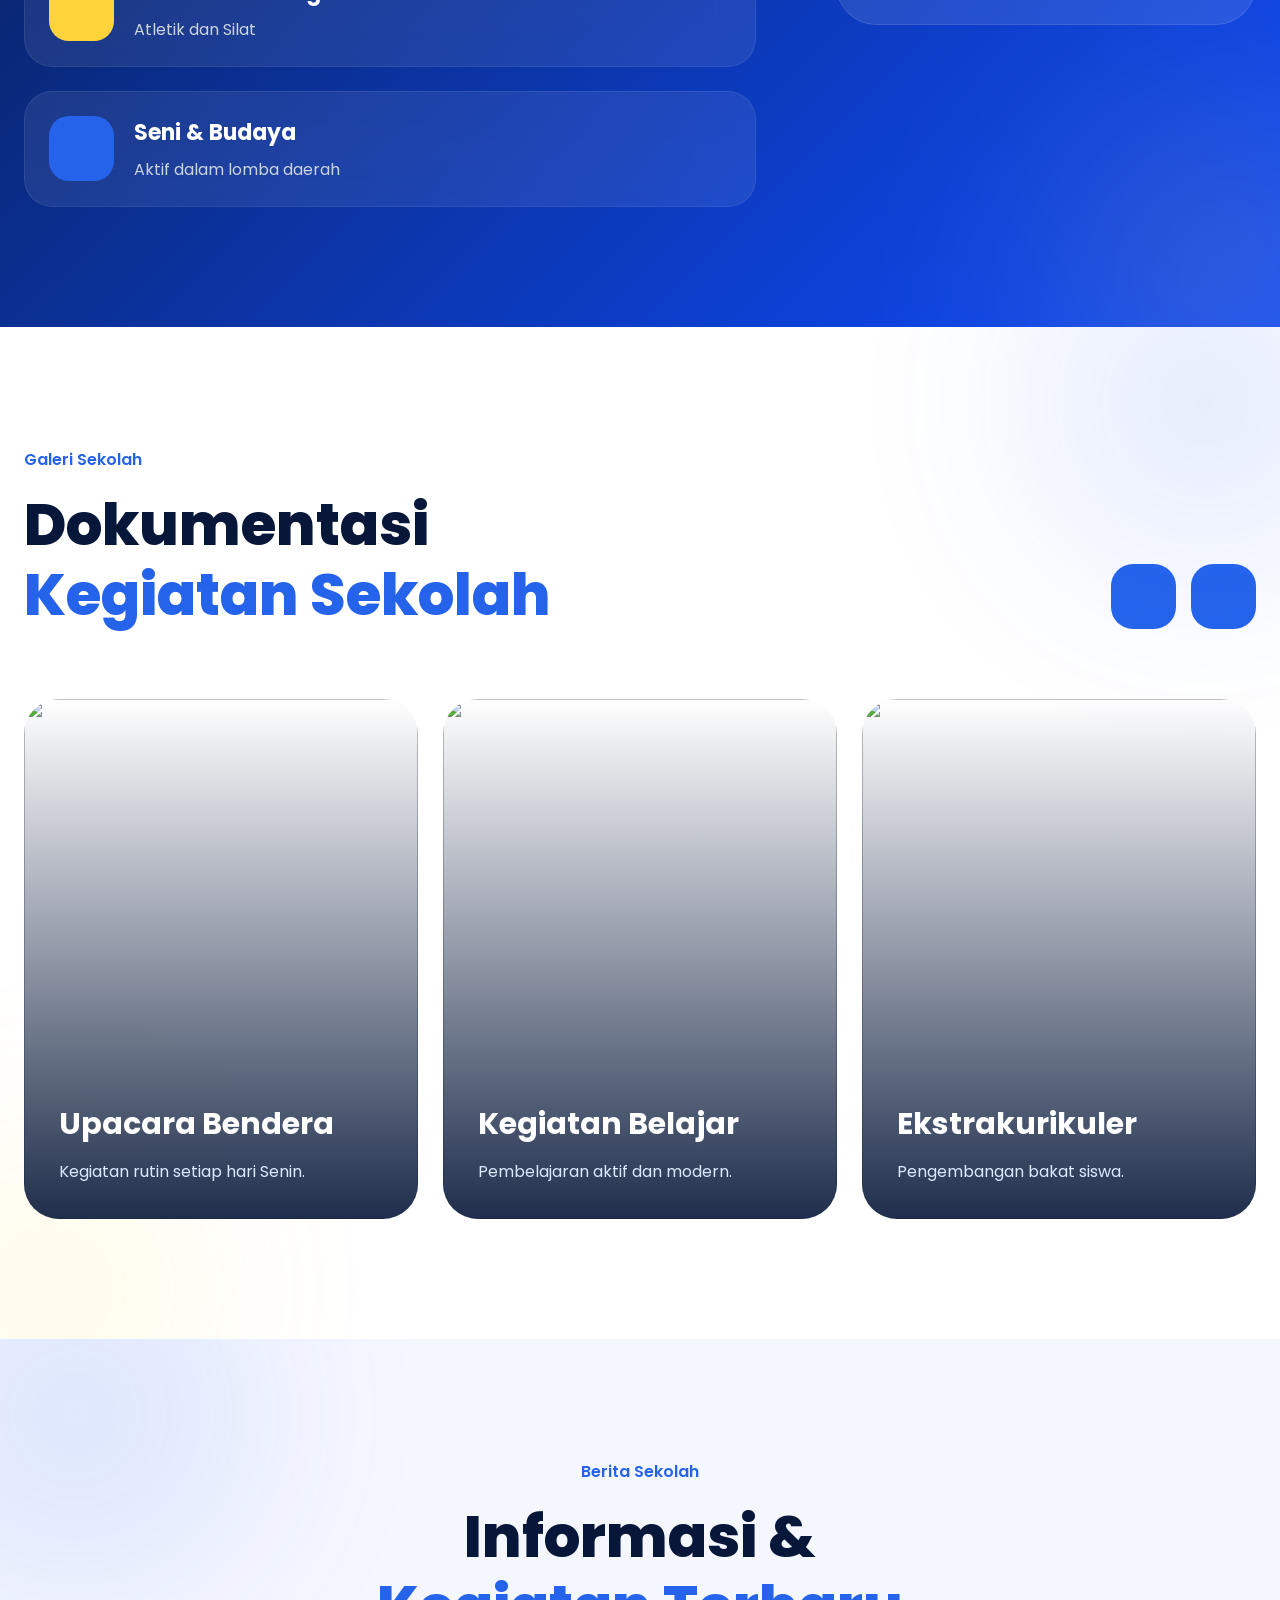
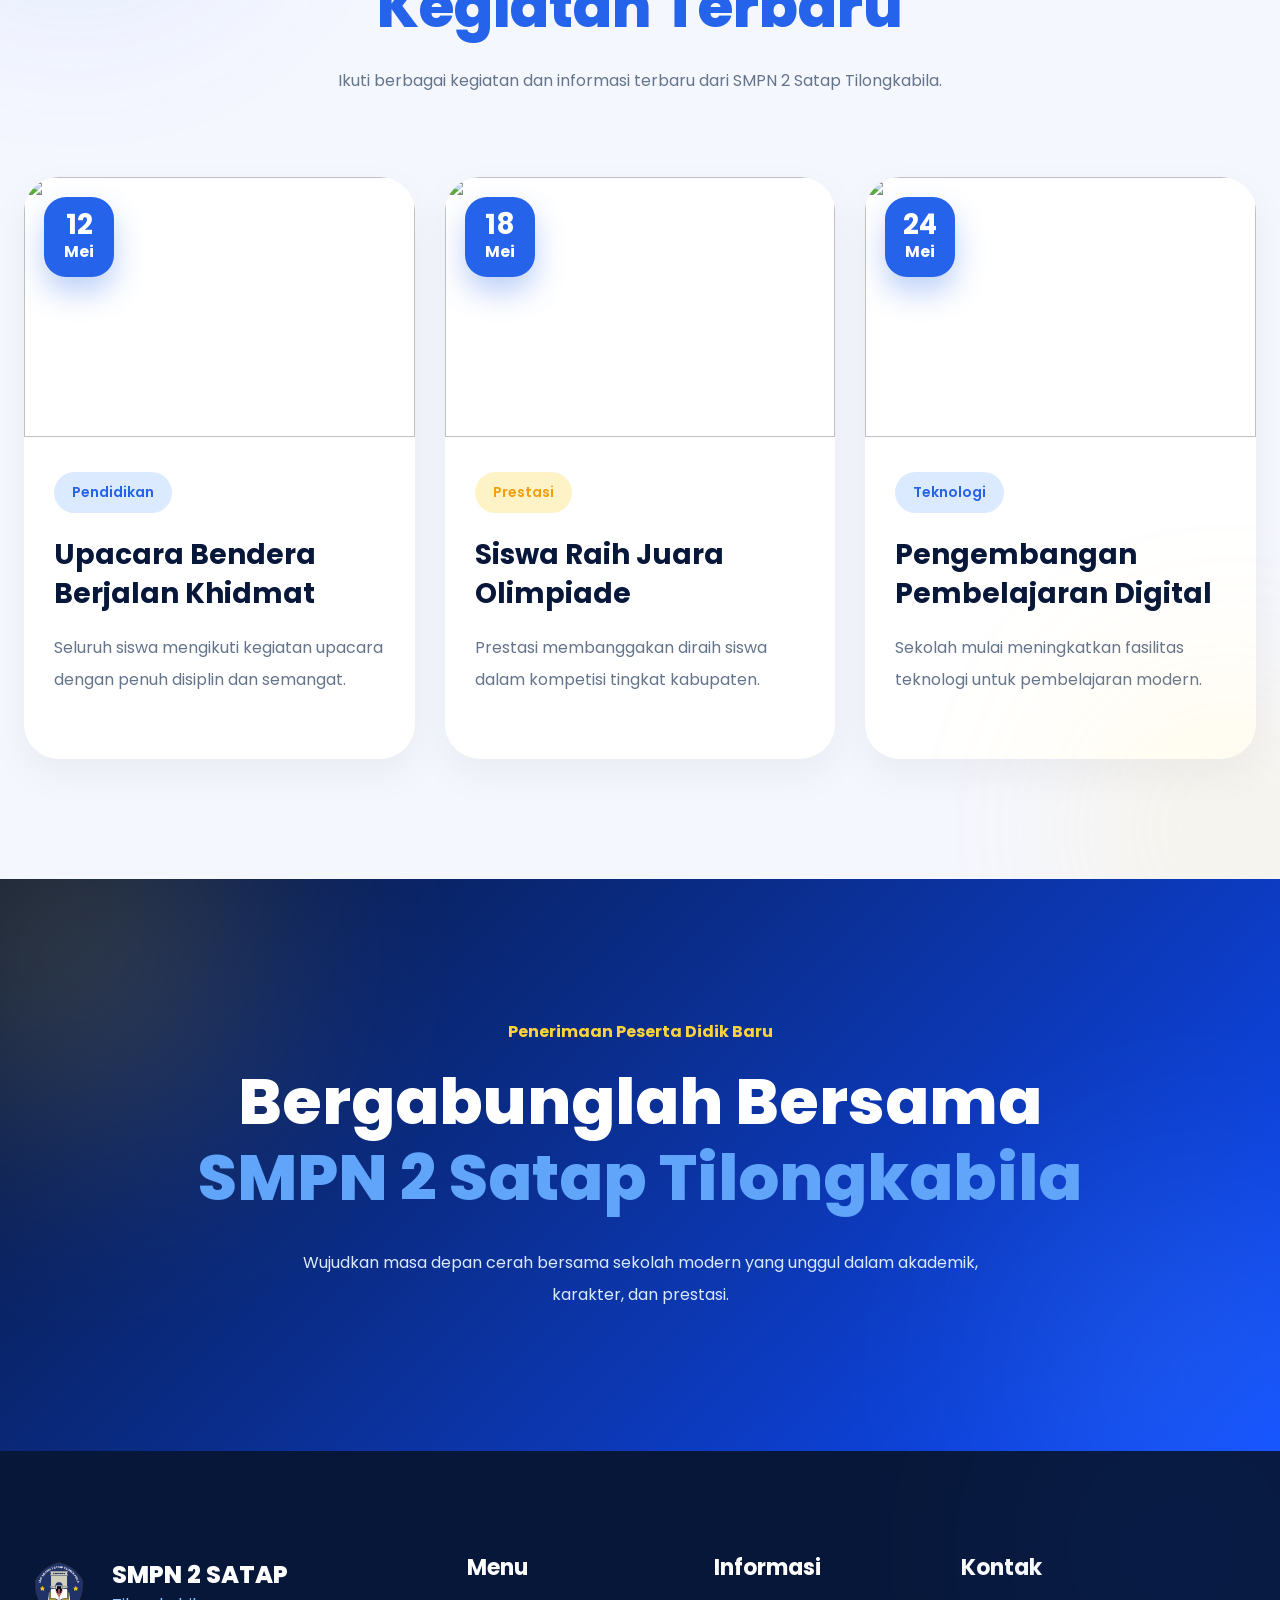
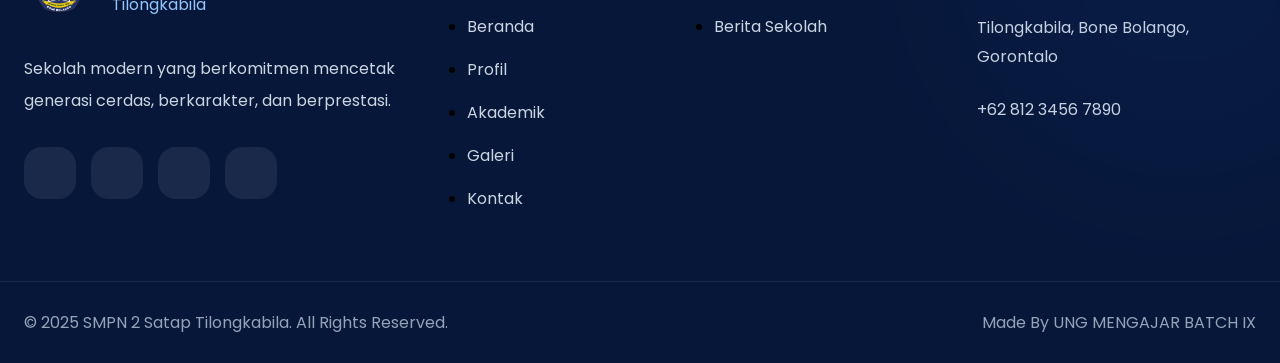
==== commit ff1750f3: "tes kepsek" ====
--- a/index.html
+++ b/index.html
@@ -305,7 +305,7 @@
         <div class="welcome-image-bg"></div>
 
         <img
-          src="assets/images/kepsek.png"
+          src="assets/images/.png"
           alt=""
         >
 
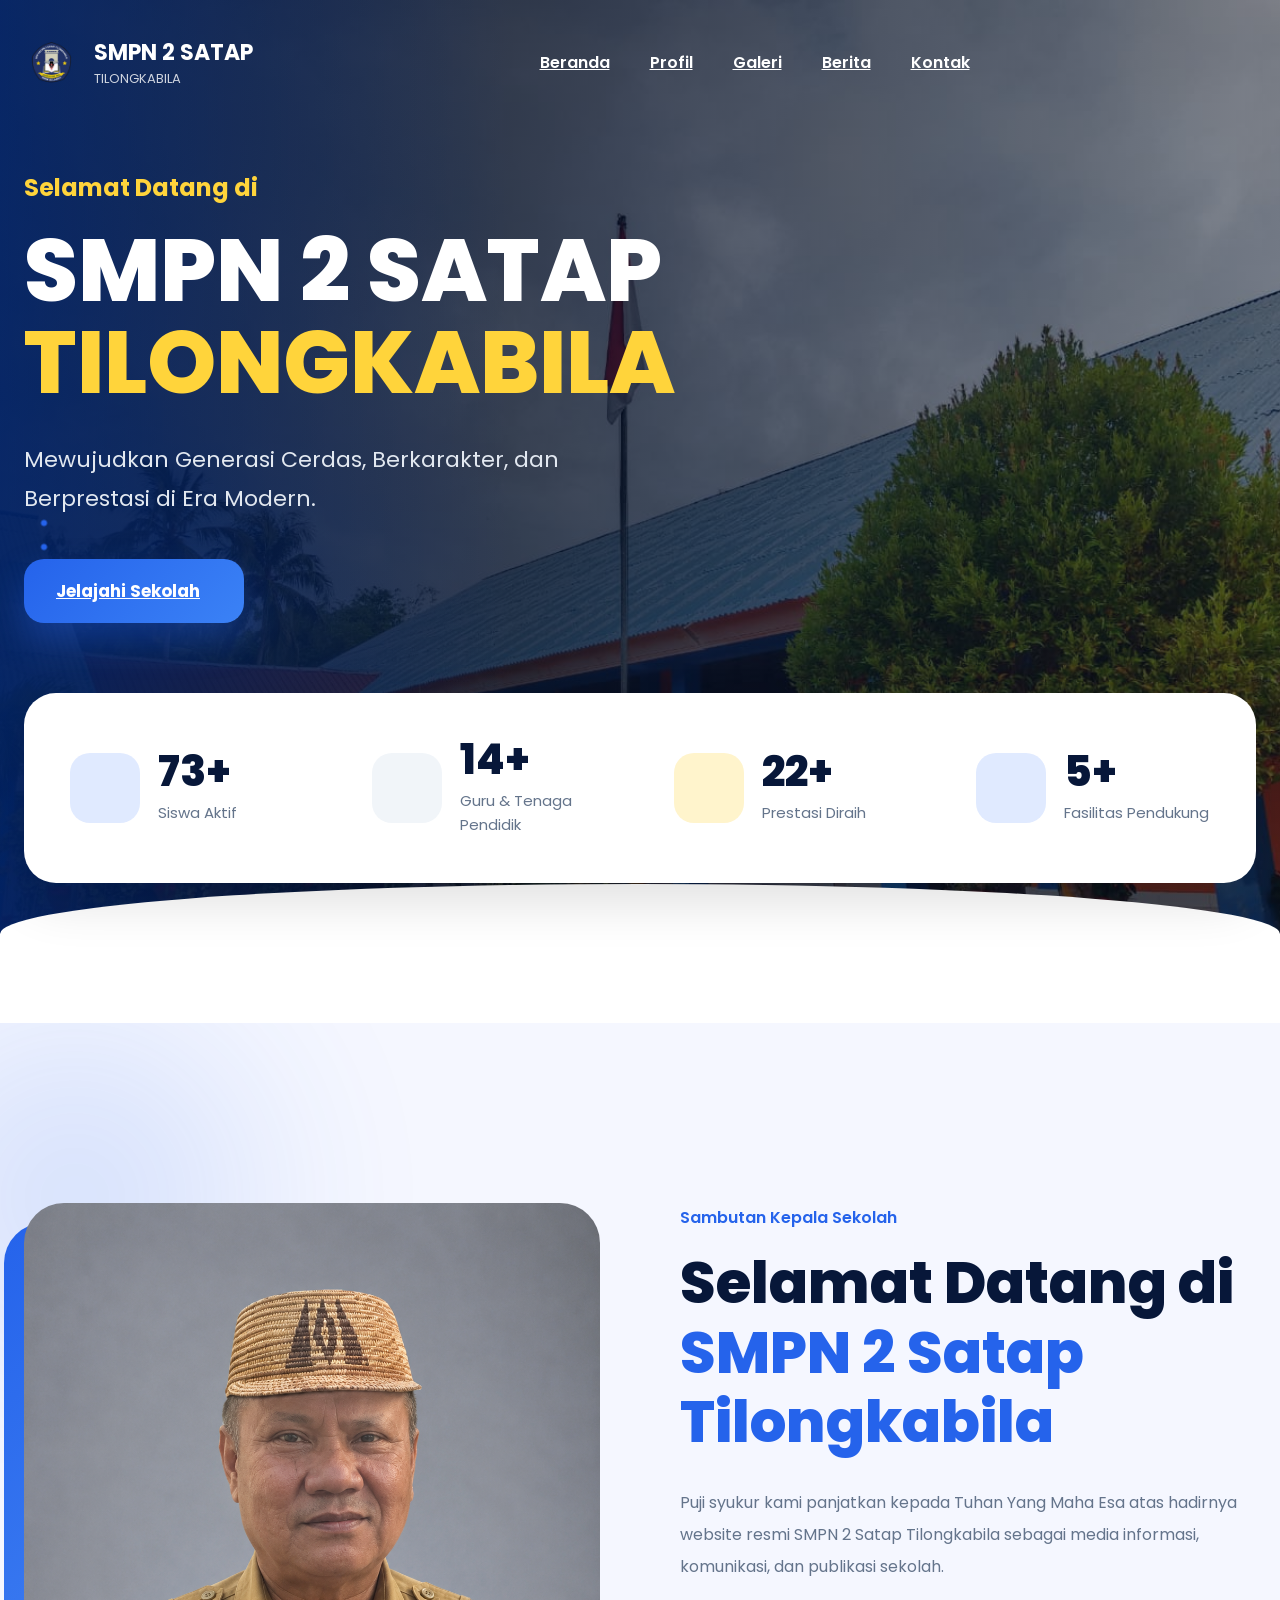
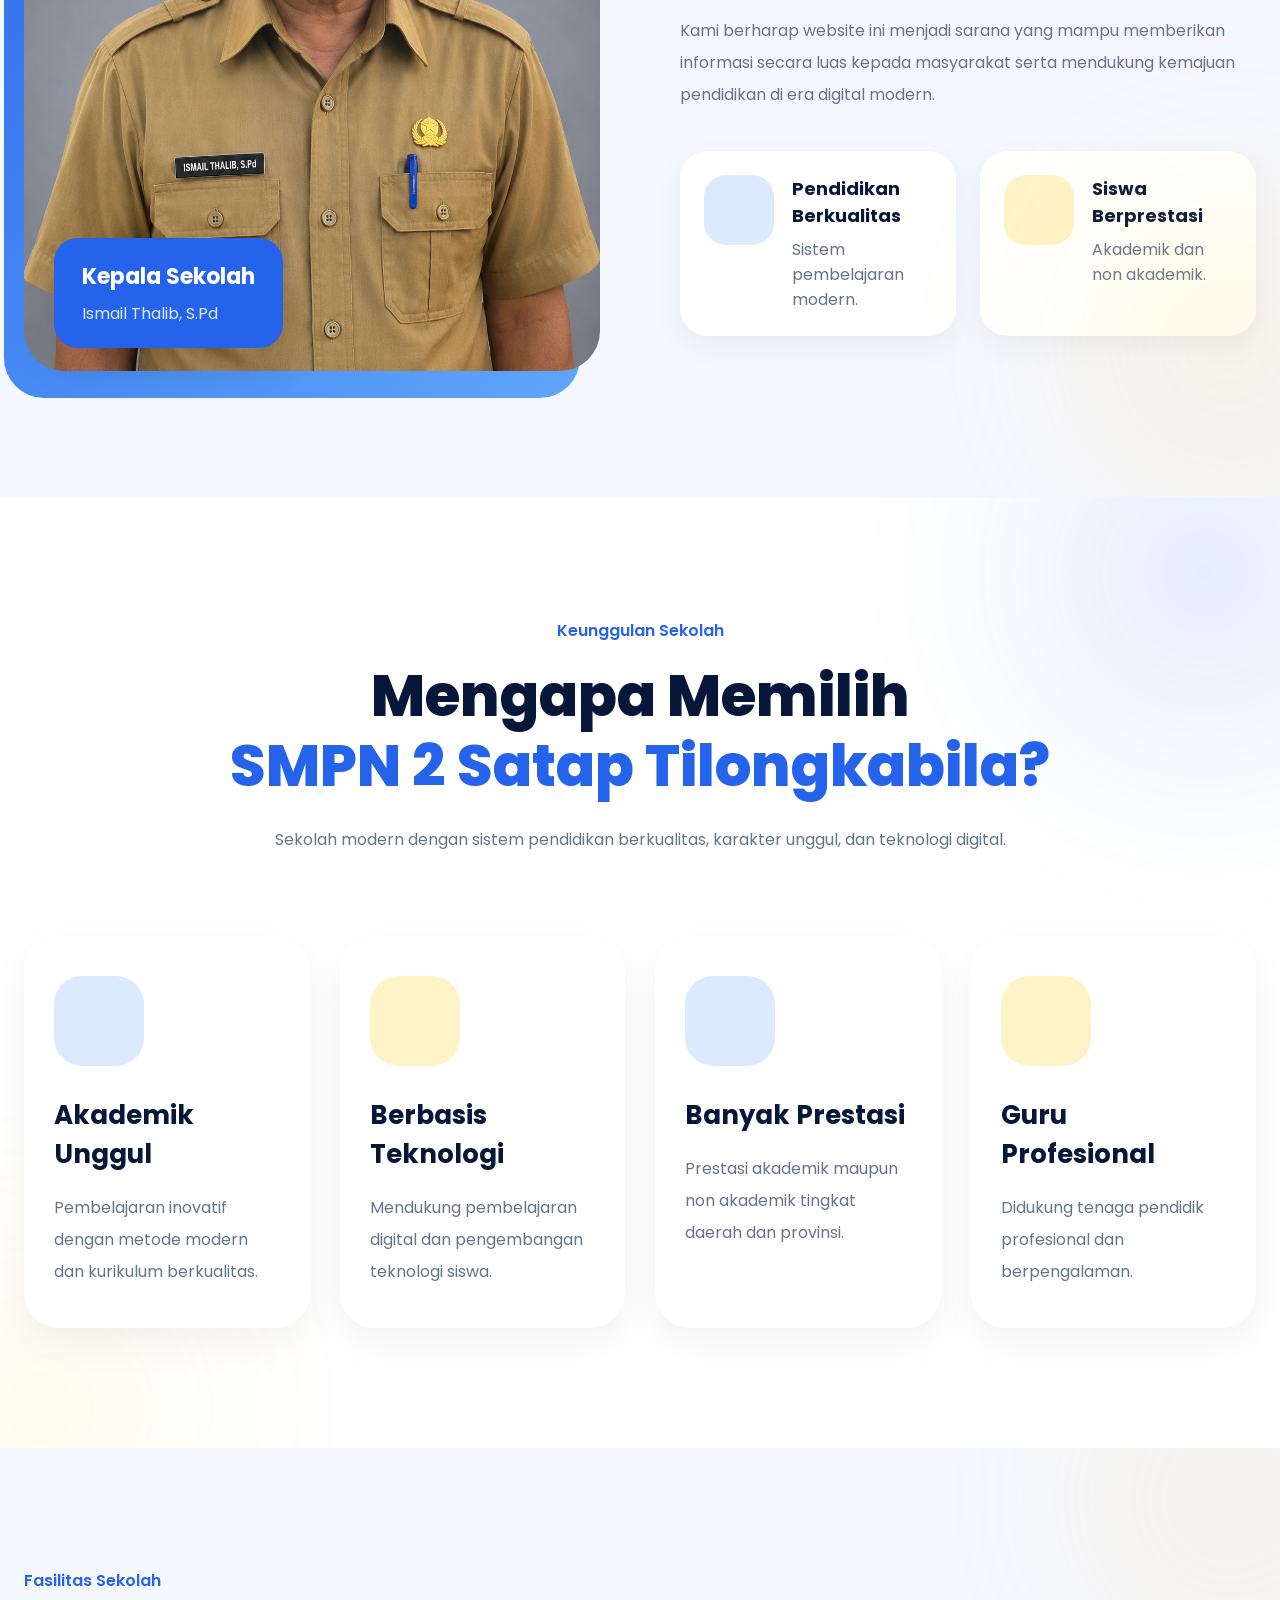
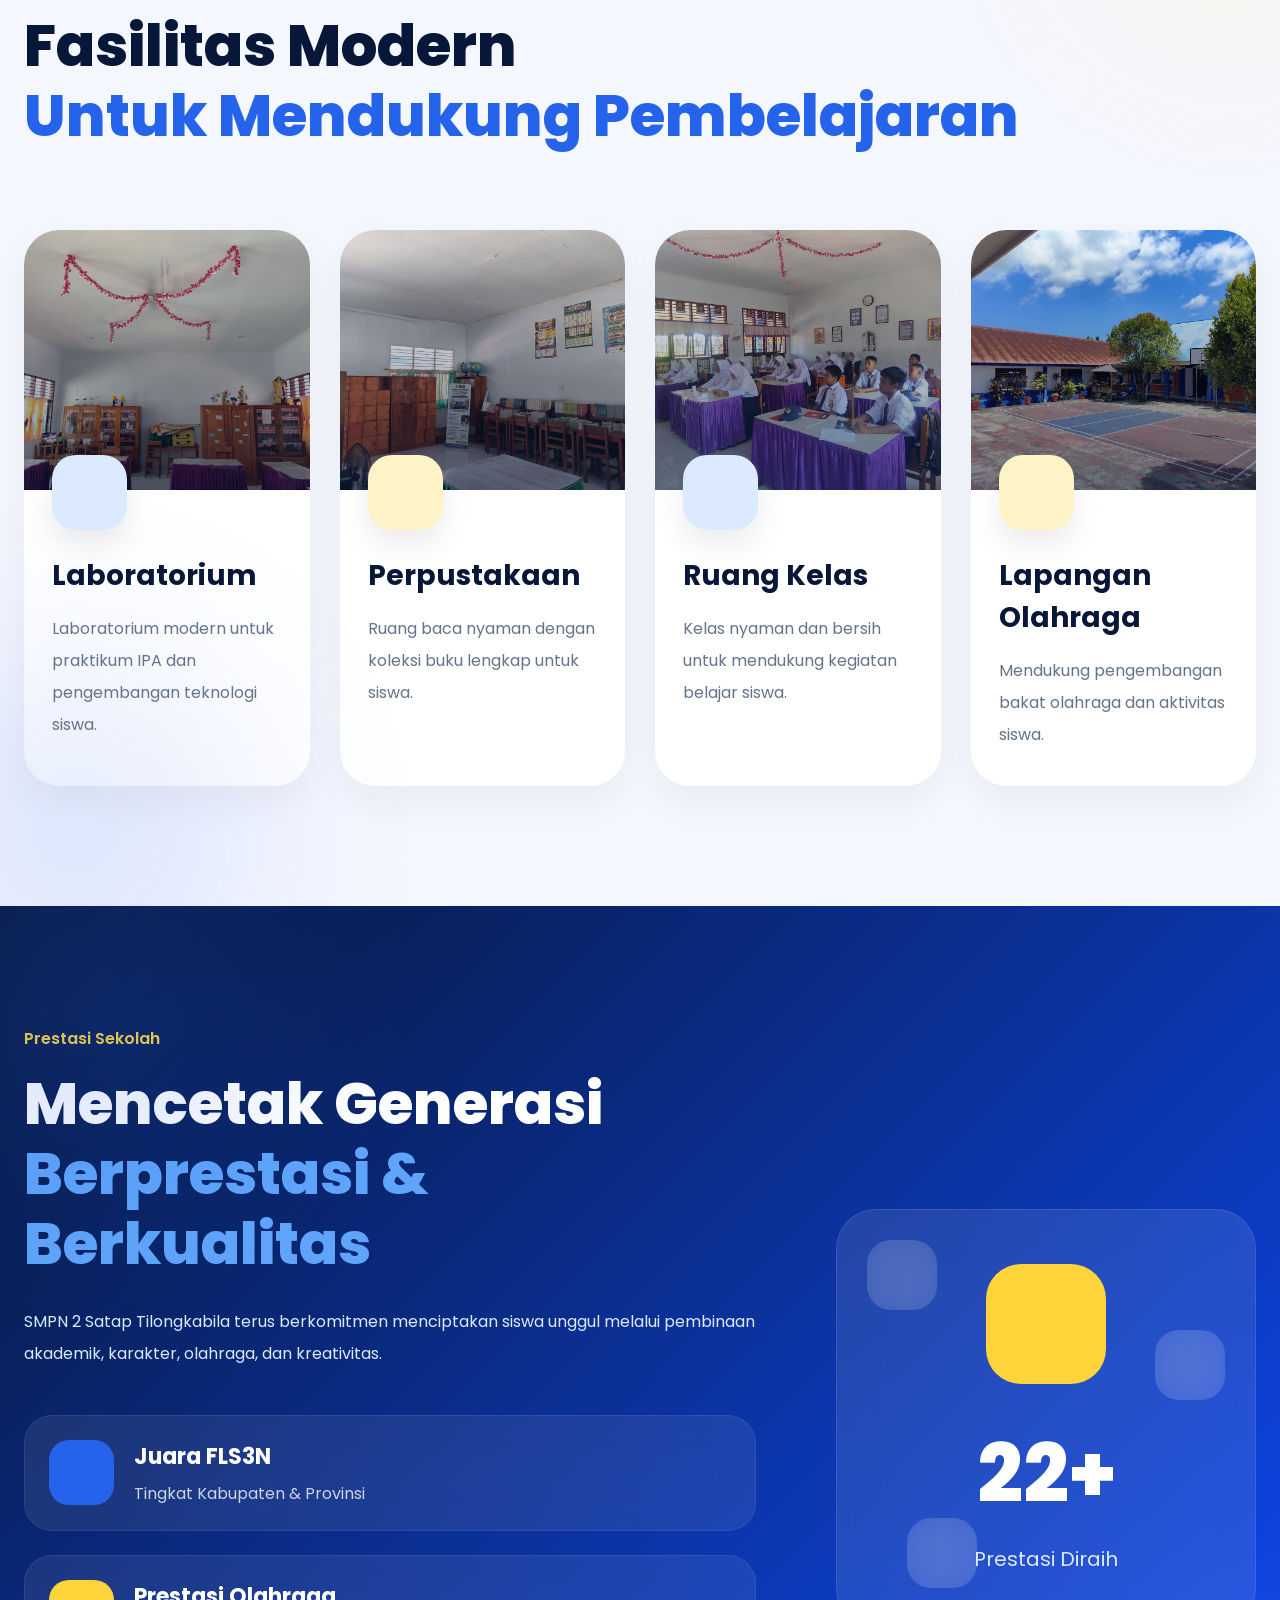
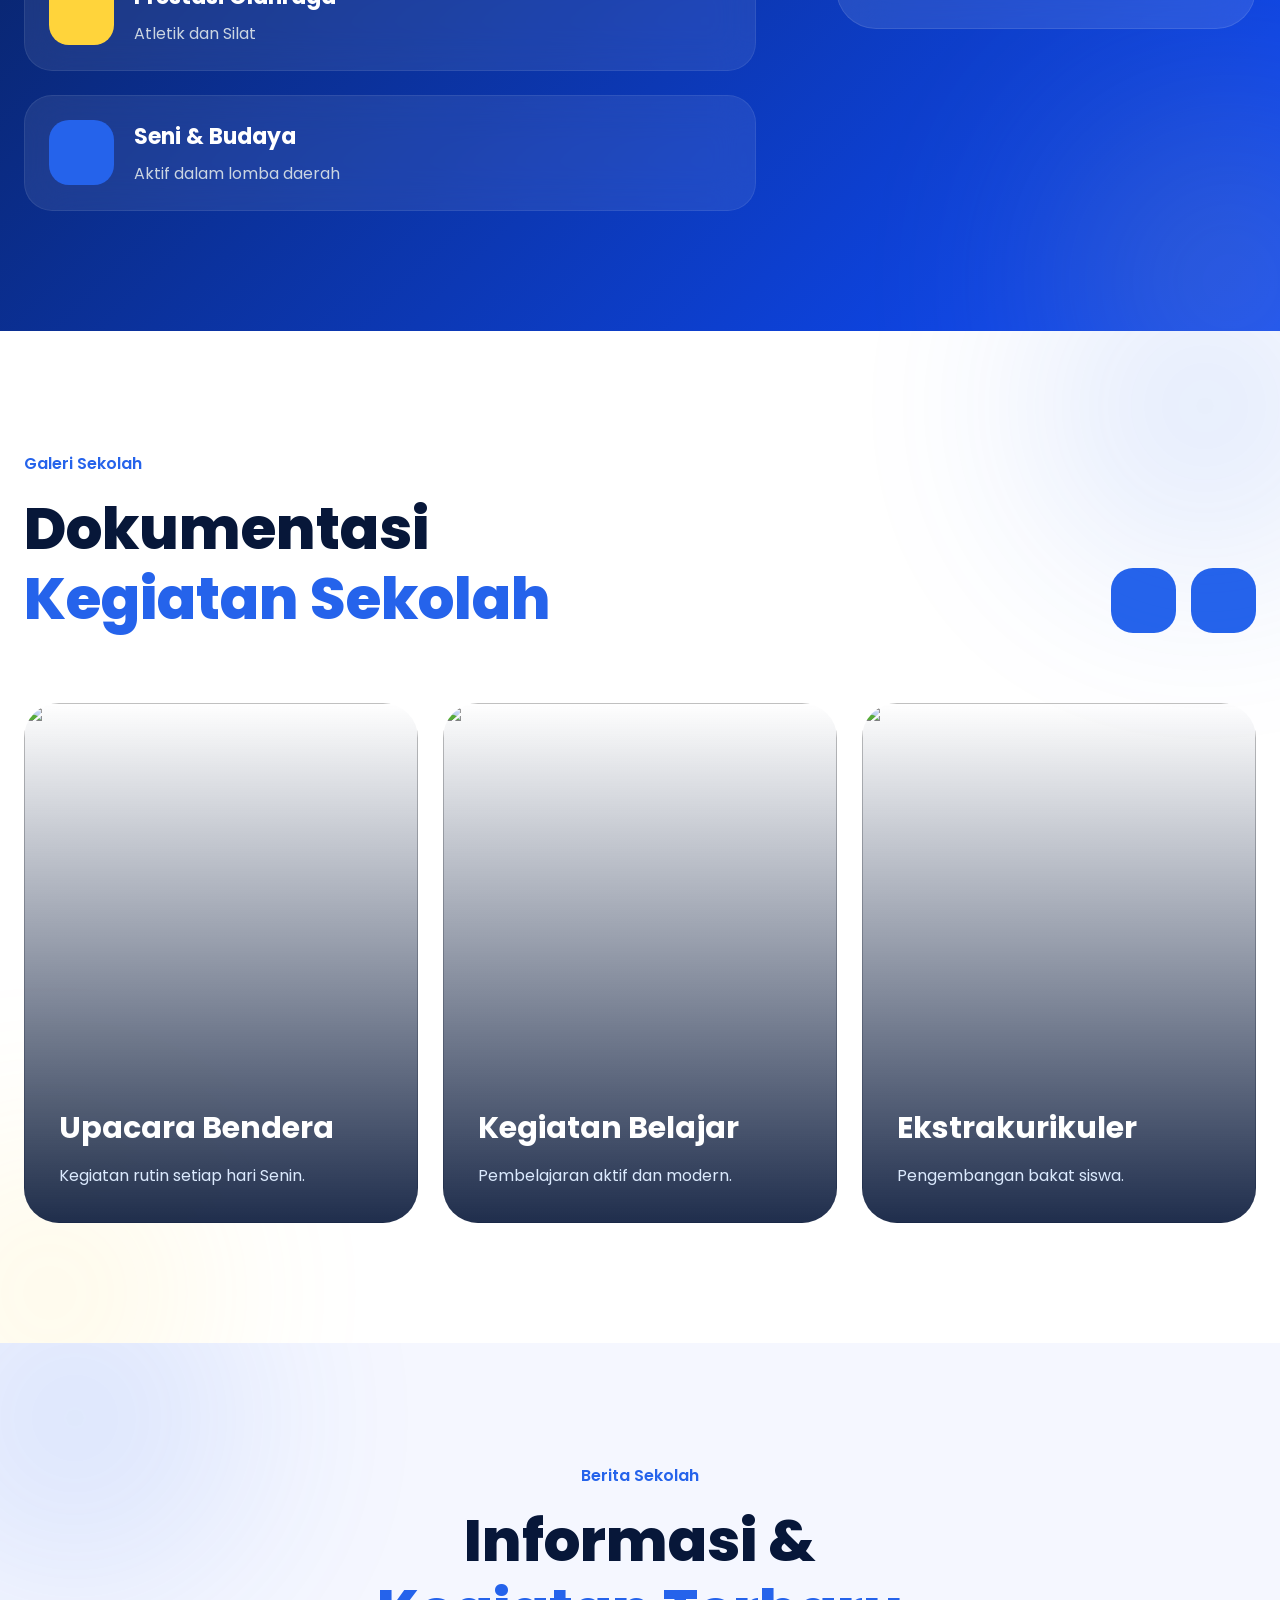
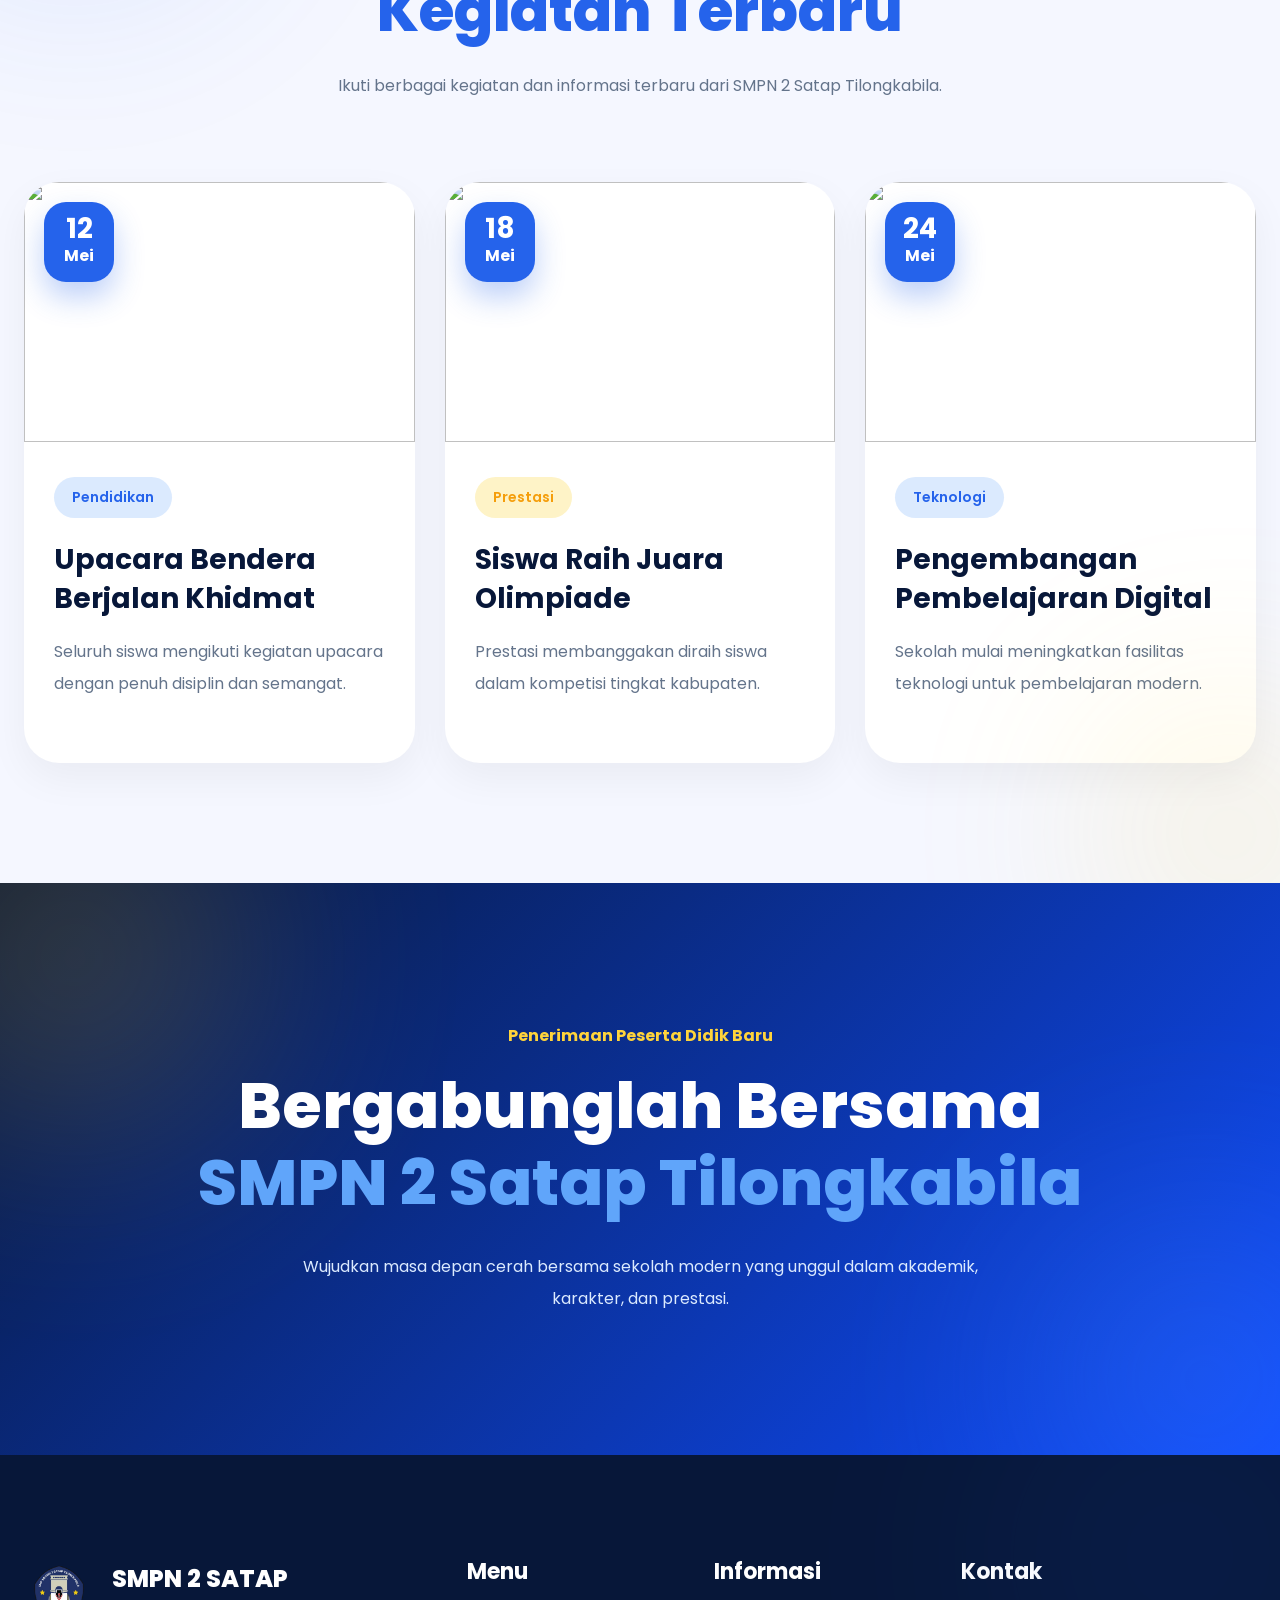
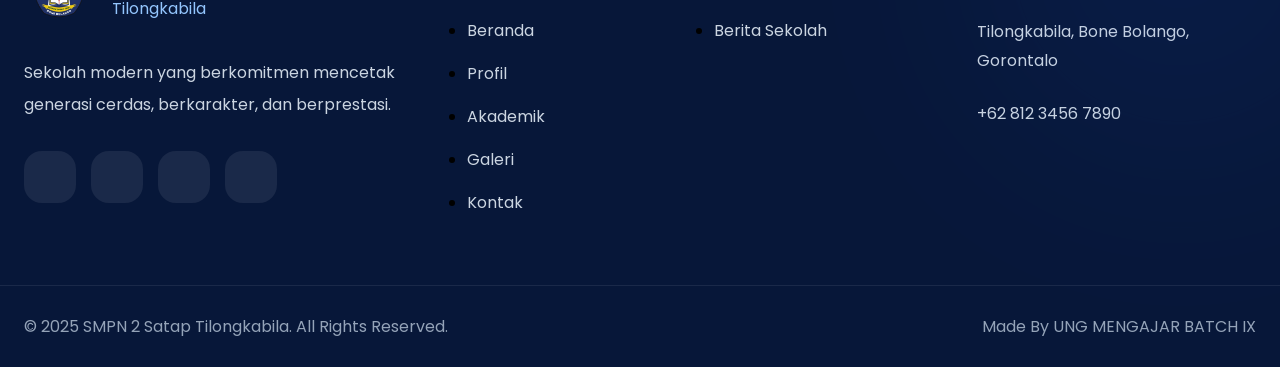
==== commit 841b4440: "up kepsek" ====
--- a/index.html
+++ b/index.html
@@ -305,7 +305,7 @@
         <div class="welcome-image-bg"></div>
 
         <img
-          src="assets/images/.png"
+          src="assets/images/kepsek.png"
           alt=""
         >
 
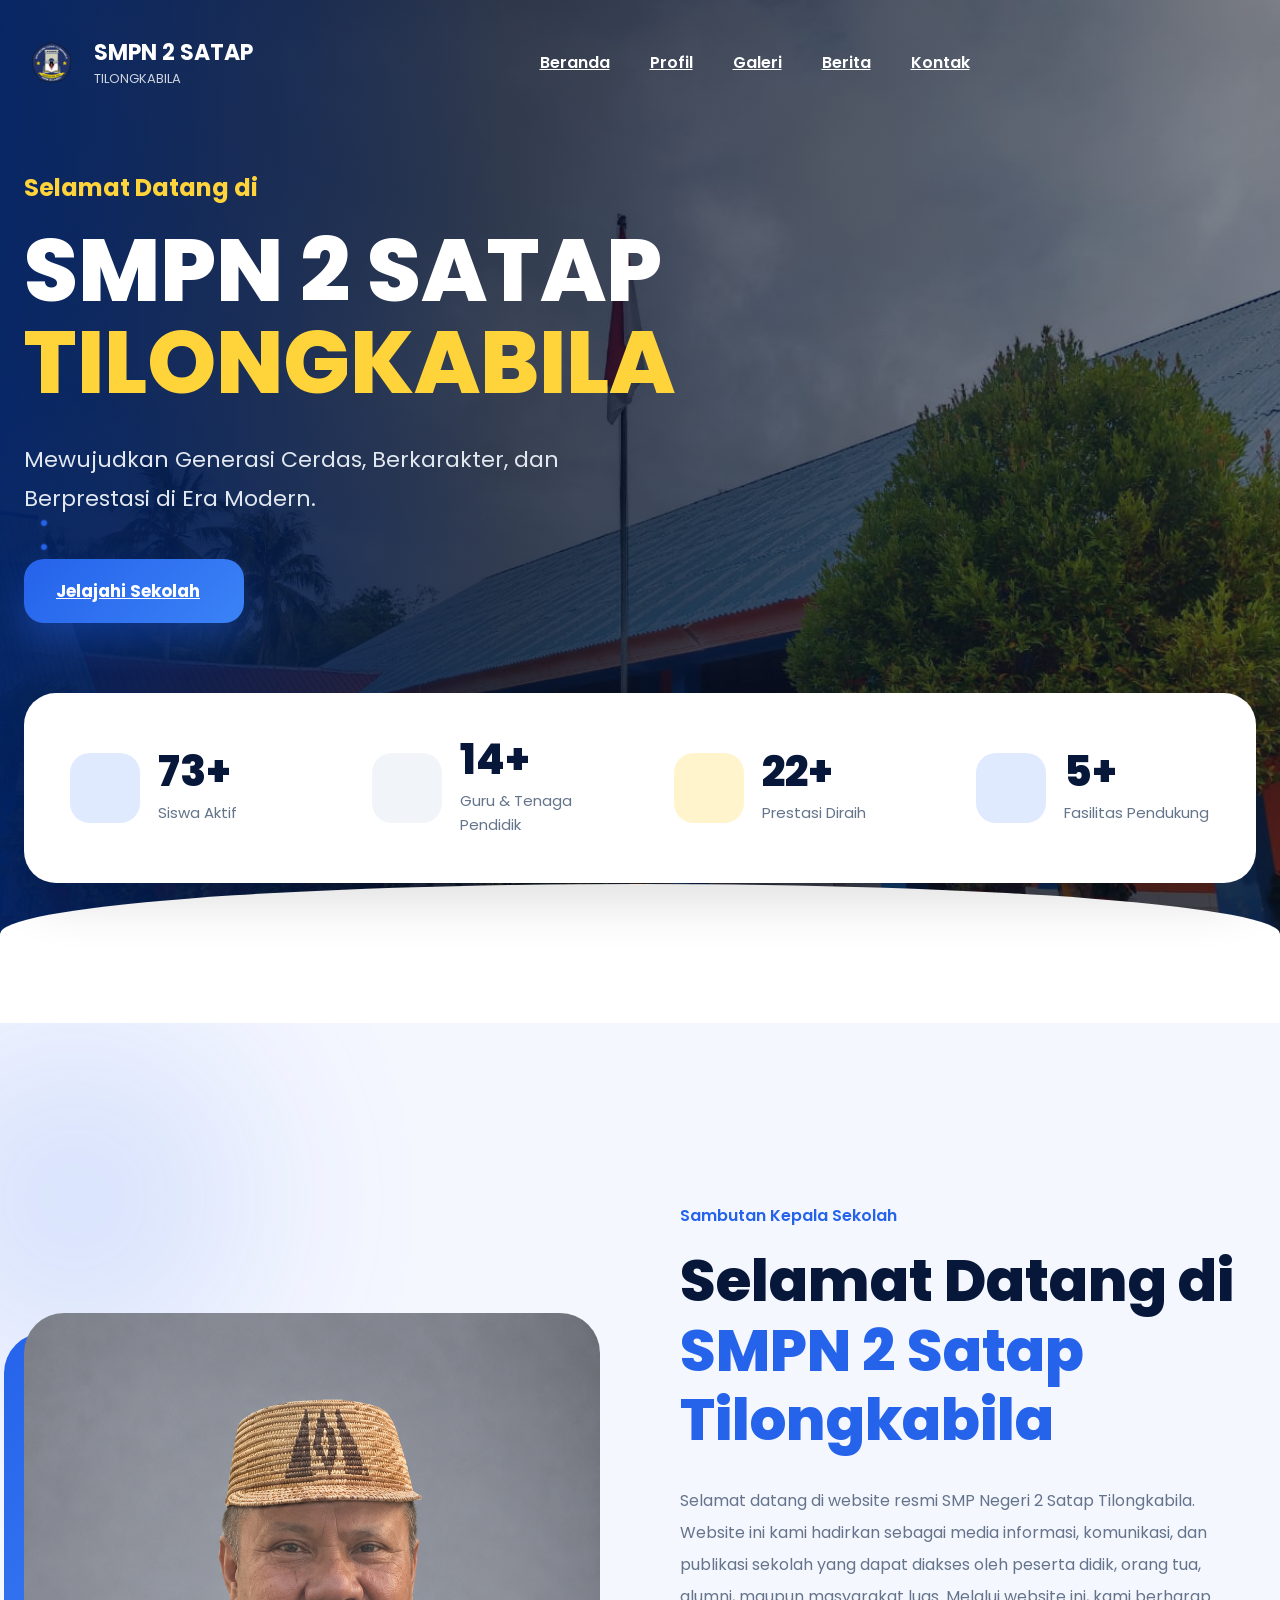
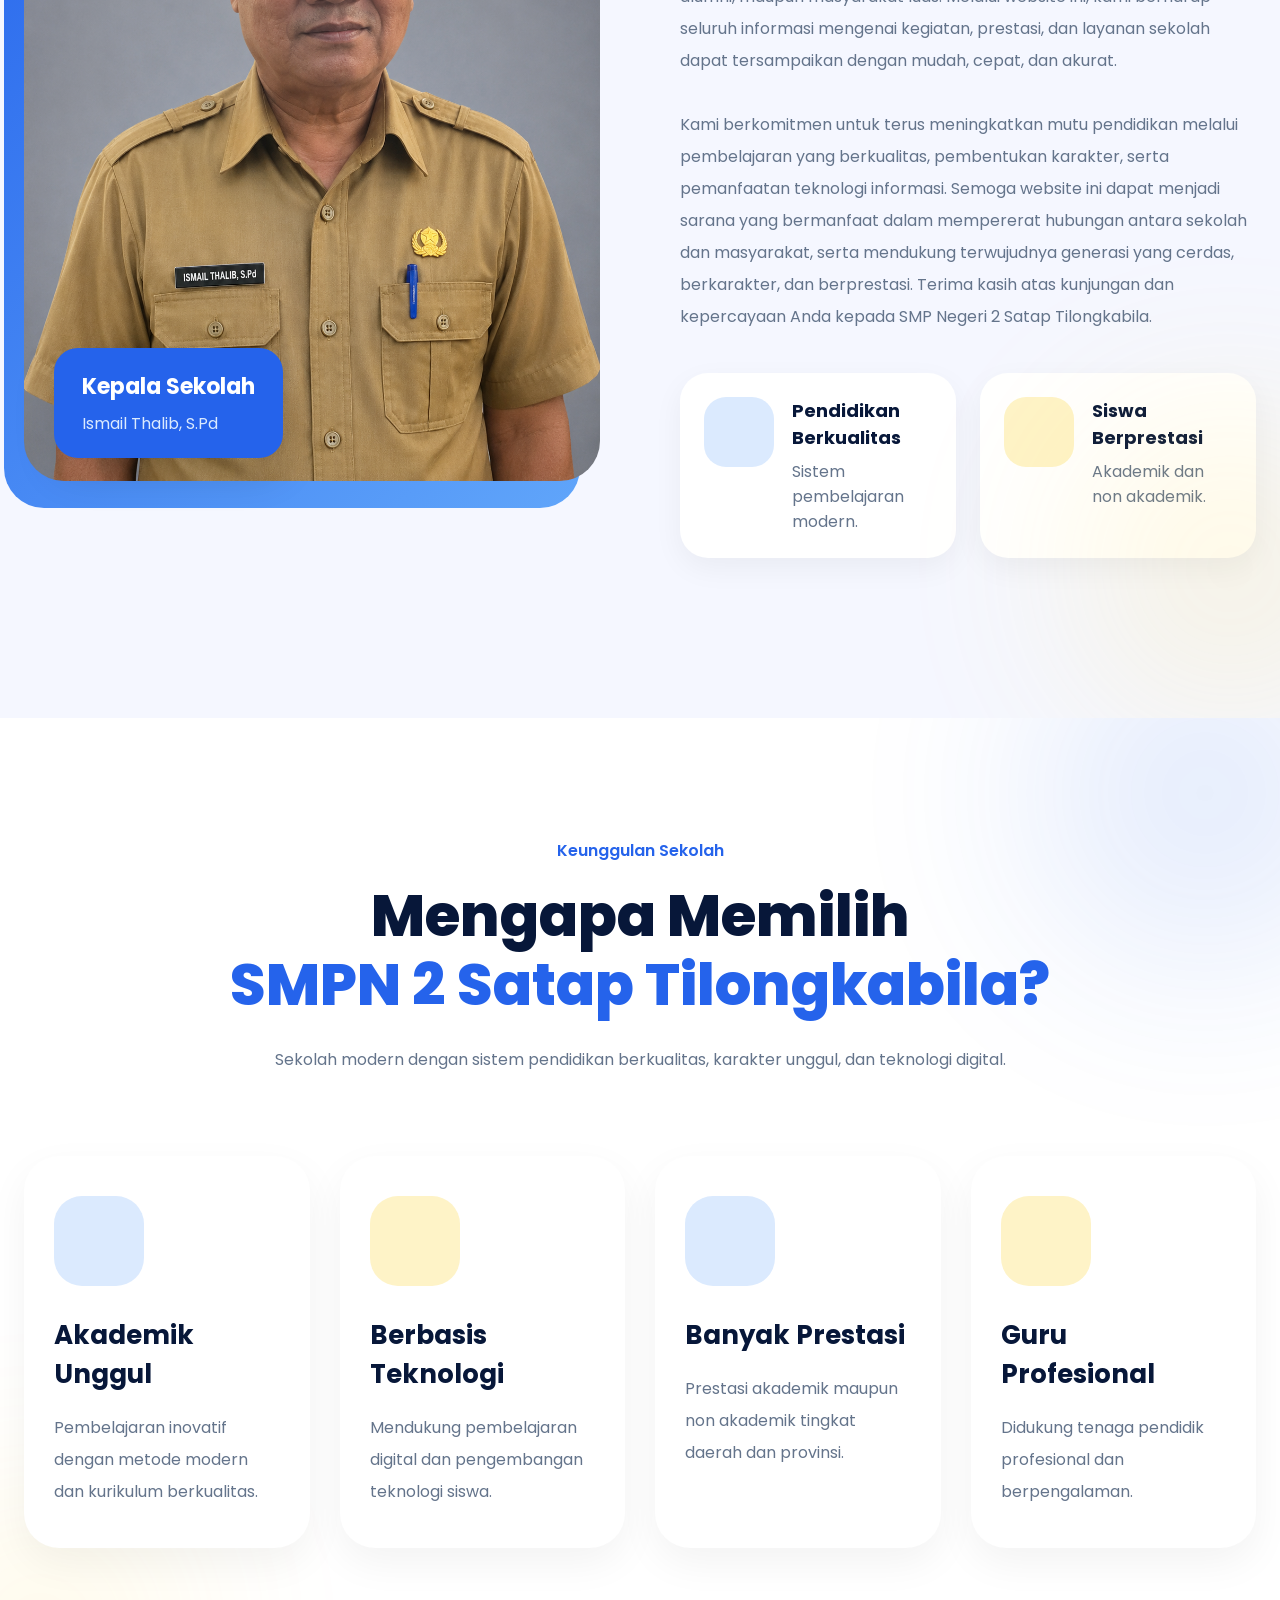
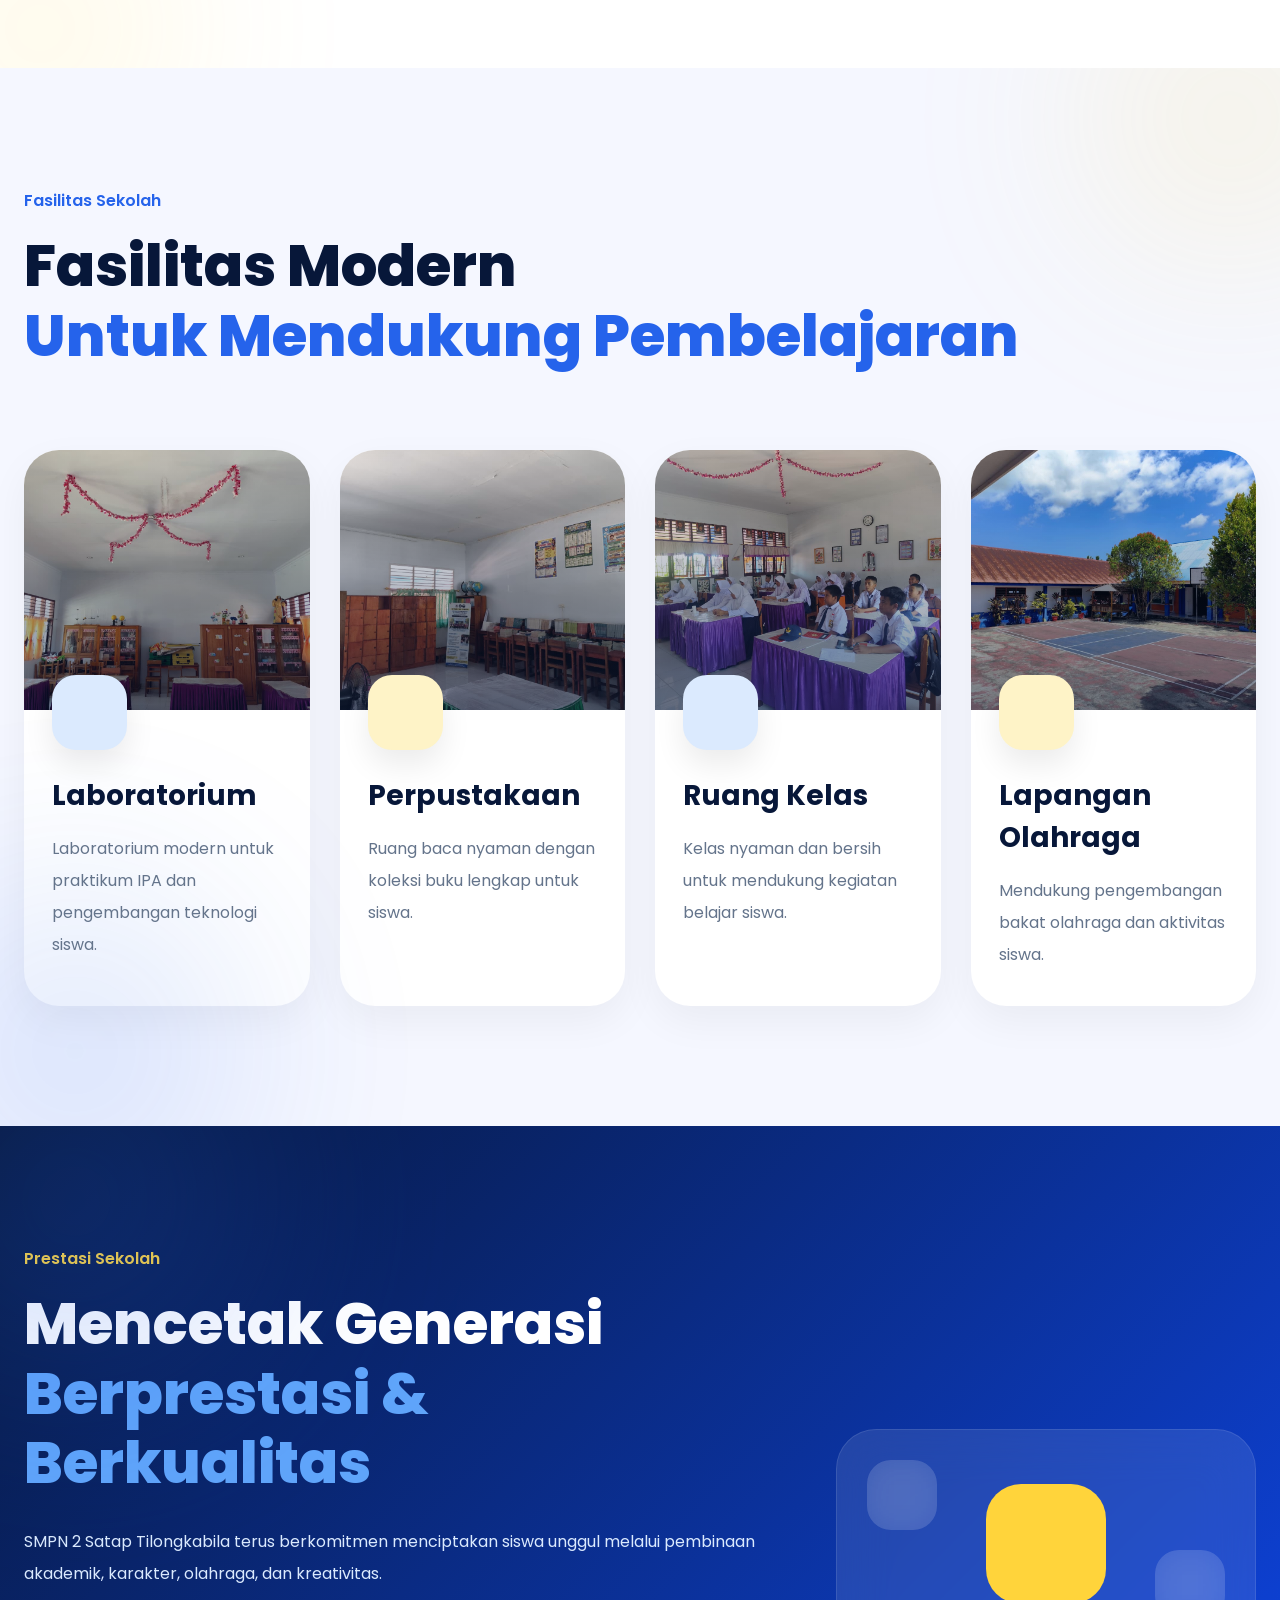
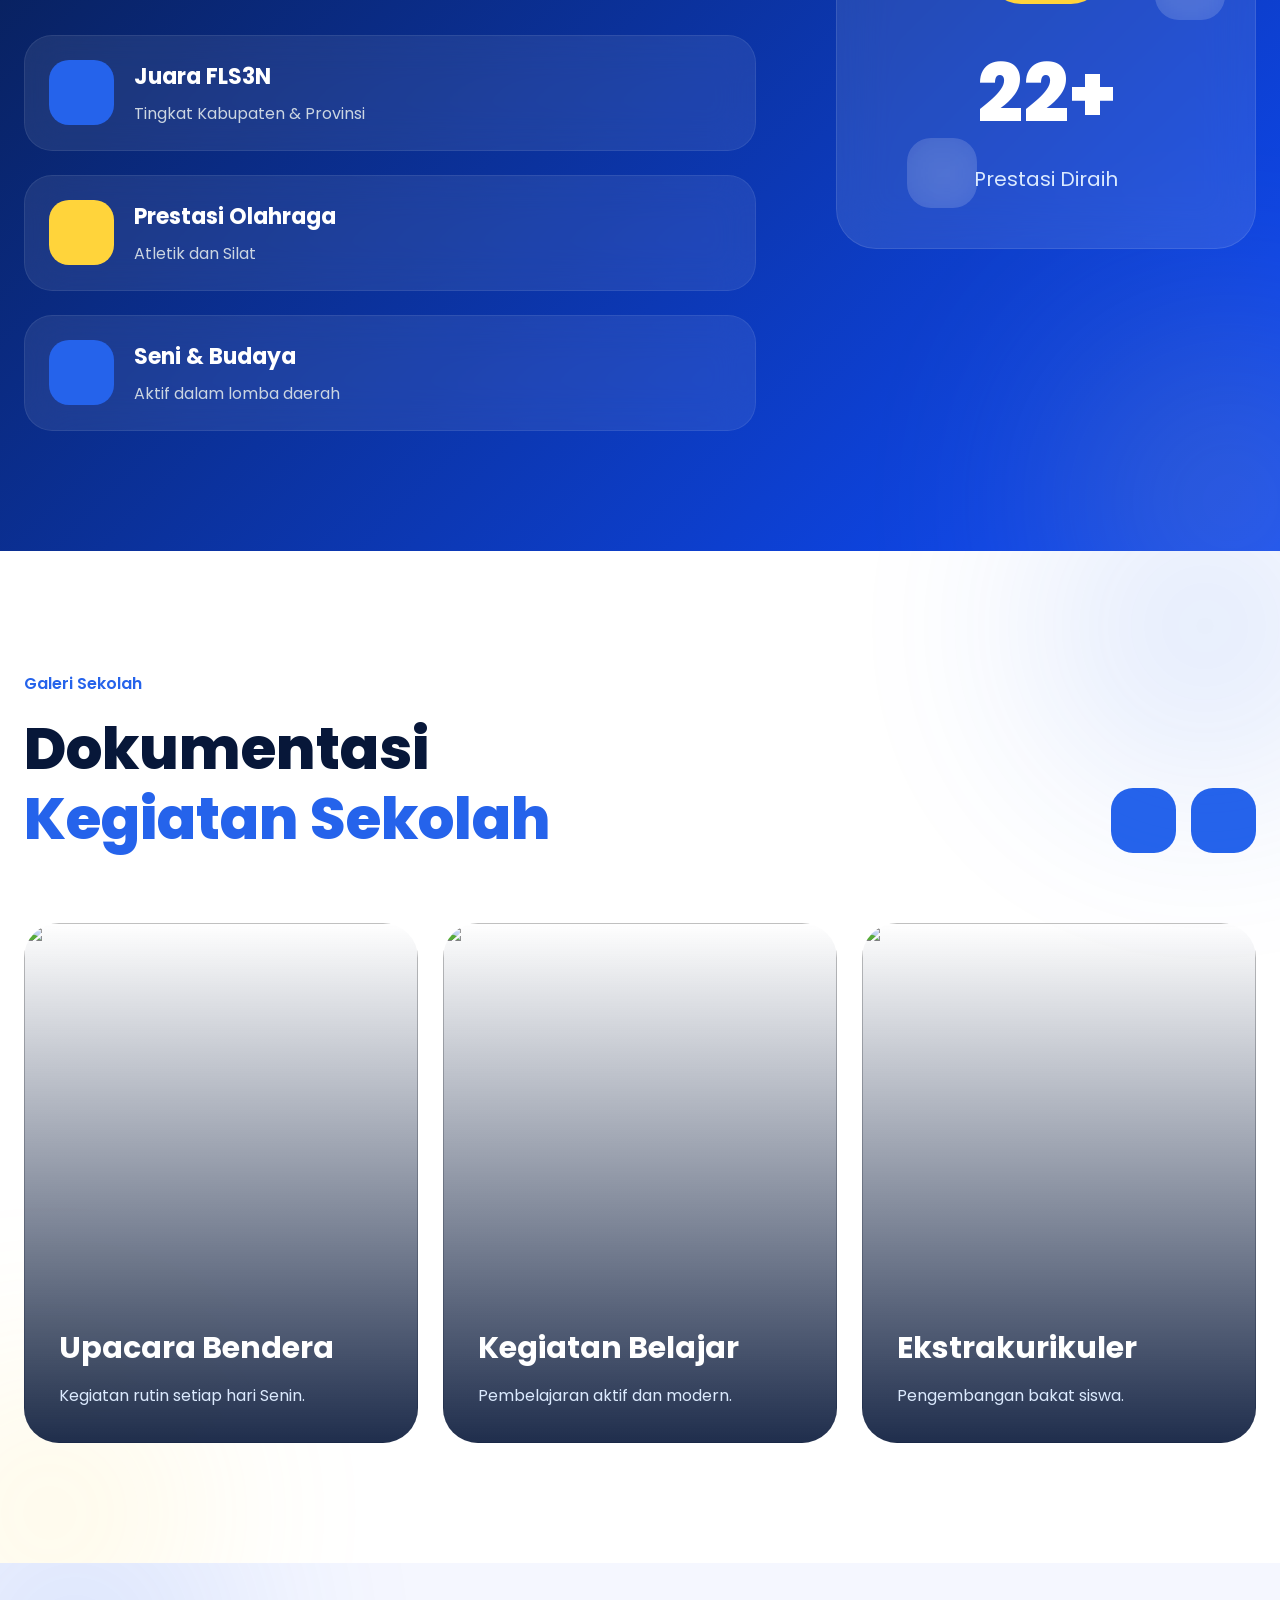
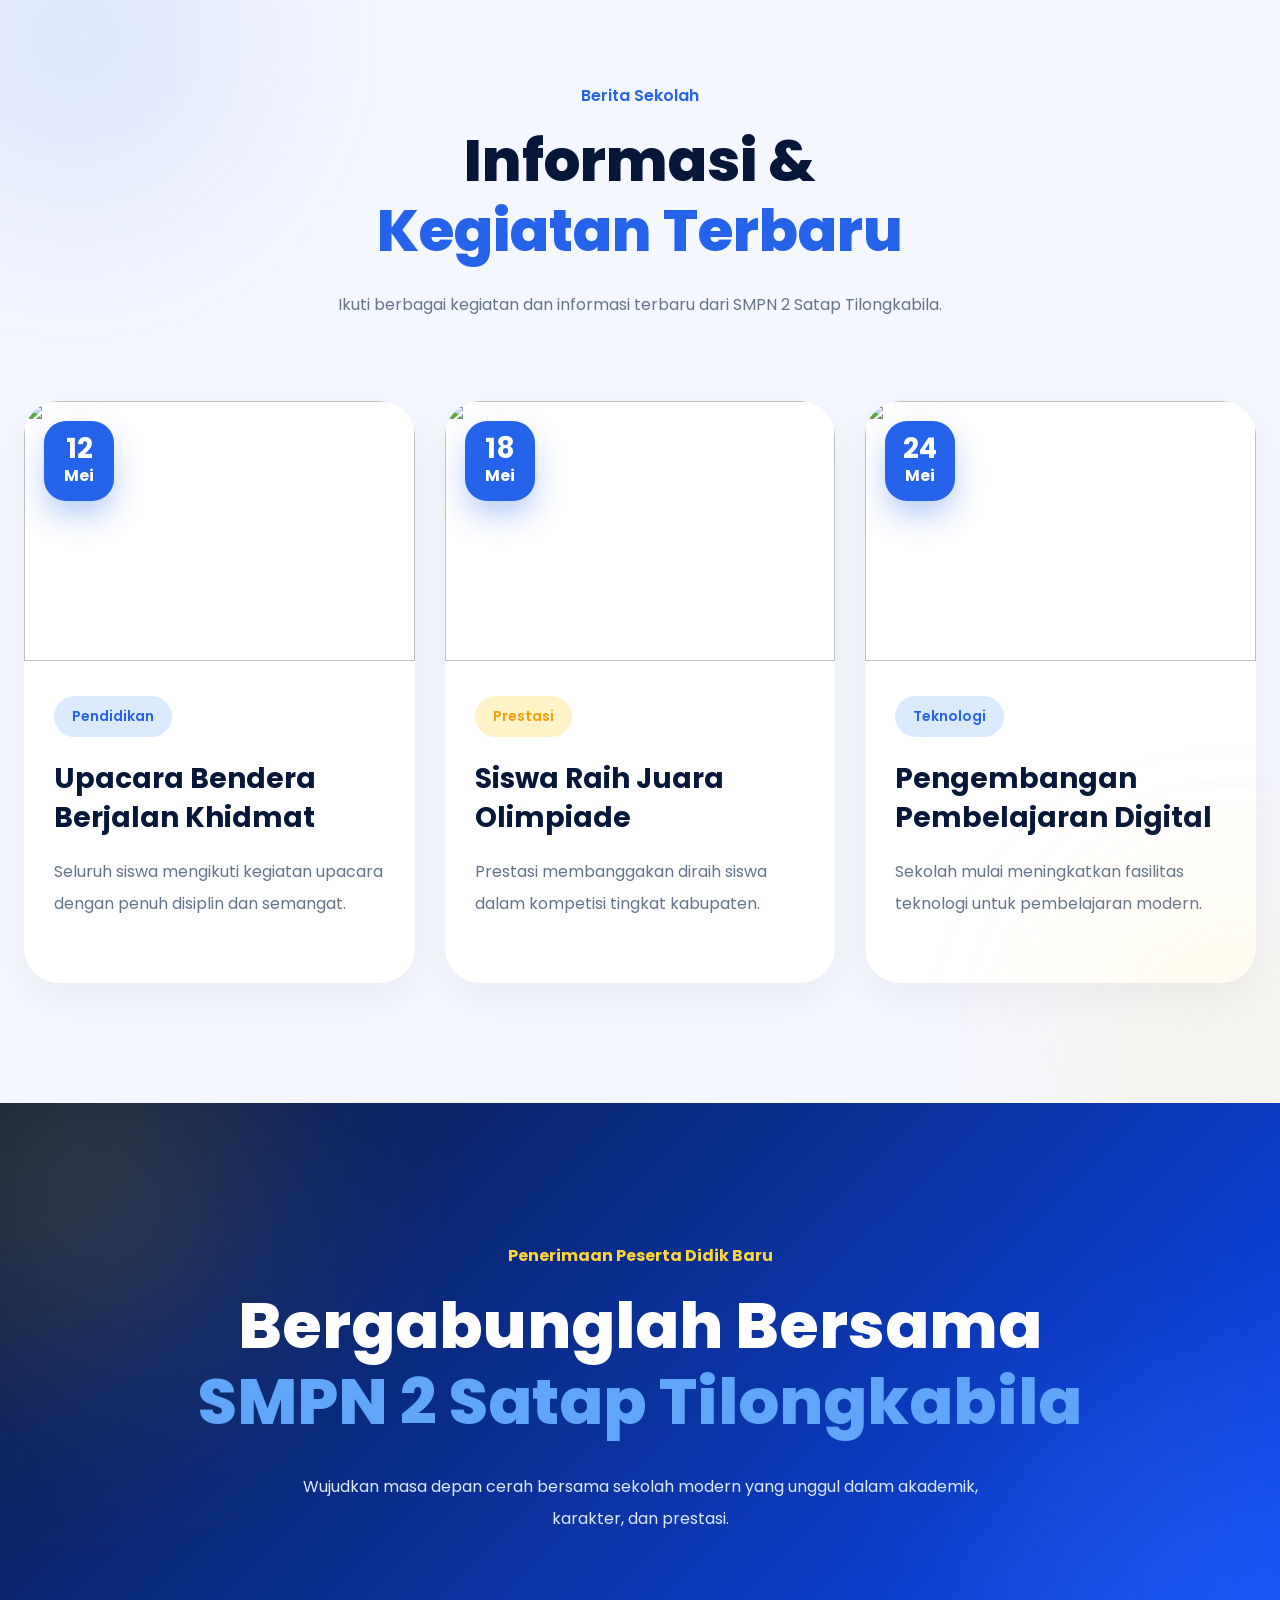
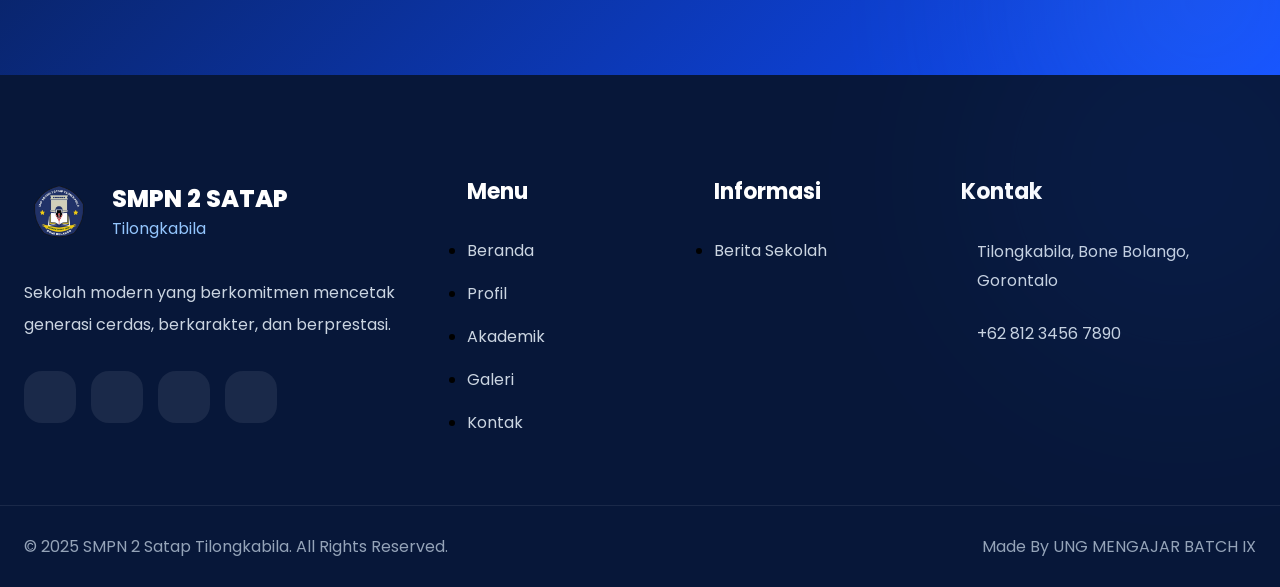
==== commit 1761ec35: "sambutan kepsek" ====
--- a/index.html
+++ b/index.html
@@ -338,17 +338,11 @@
 
         <p class="welcome-description">
 
-          Puji syukur kami panjatkan kepada Tuhan
-          Yang Maha Esa atas hadirnya website resmi
-          SMPN 2 Satap Tilongkabila sebagai media
-          informasi, komunikasi, dan publikasi sekolah.
+          Selamat datang di website resmi SMP Negeri 2 Satap Tilongkabila. Website ini kami hadirkan sebagai media informasi, komunikasi, dan publikasi sekolah yang dapat diakses oleh peserta didik, orang tua, alumni, maupun masyarakat luas. Melalui website ini, kami berharap seluruh informasi mengenai kegiatan, prestasi, dan layanan sekolah dapat tersampaikan dengan mudah, cepat, dan akurat.
 
           <br><br>
 
-          Kami berharap website ini menjadi sarana
-          yang mampu memberikan informasi secara
-          luas kepada masyarakat serta mendukung
-          kemajuan pendidikan di era digital modern.
+          Kami berkomitmen untuk terus meningkatkan mutu pendidikan melalui pembelajaran yang berkualitas, pembentukan karakter, serta pemanfaatan teknologi informasi. Semoga website ini dapat menjadi sarana yang bermanfaat dalam mempererat hubungan antara sekolah dan masyarakat, serta mendukung terwujudnya generasi yang cerdas, berkarakter, dan berprestasi. Terima kasih atas kunjungan dan kepercayaan Anda kepada SMP Negeri 2 Satap Tilongkabila.
 
         </p>
 
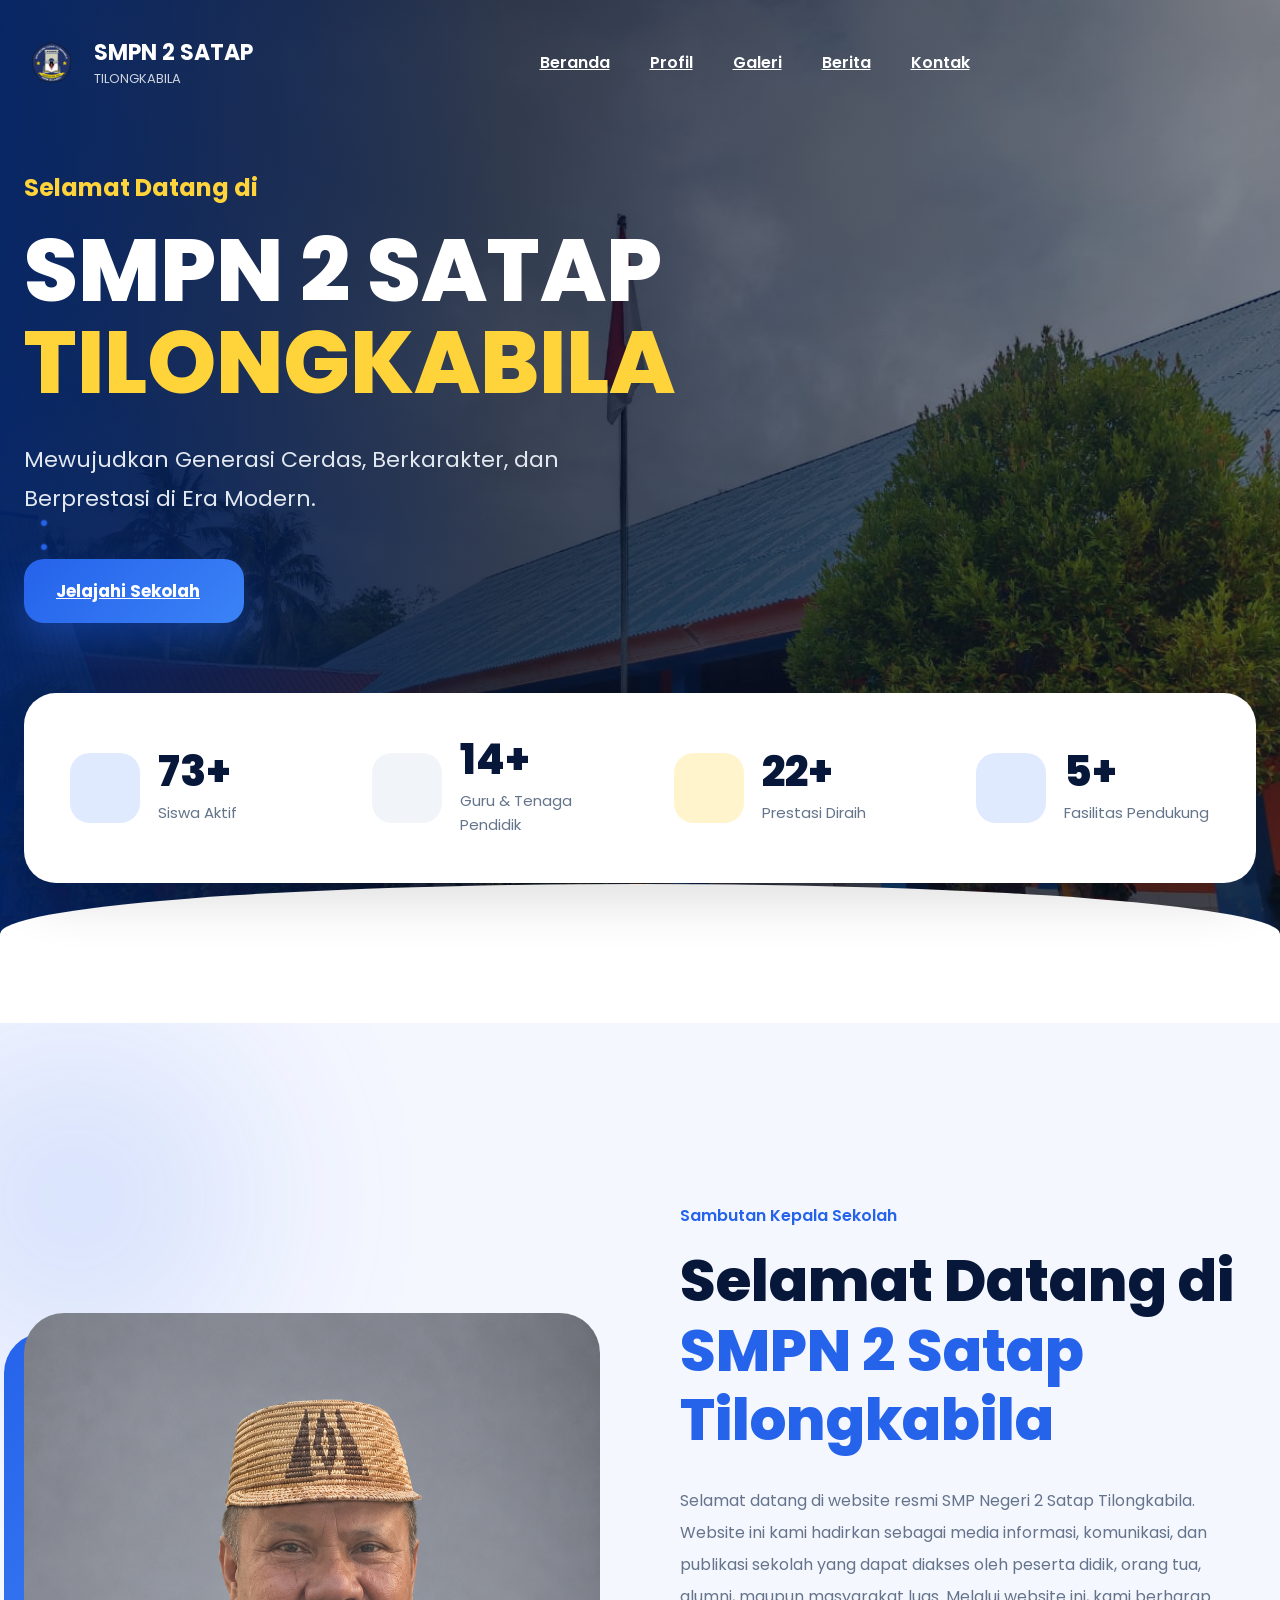
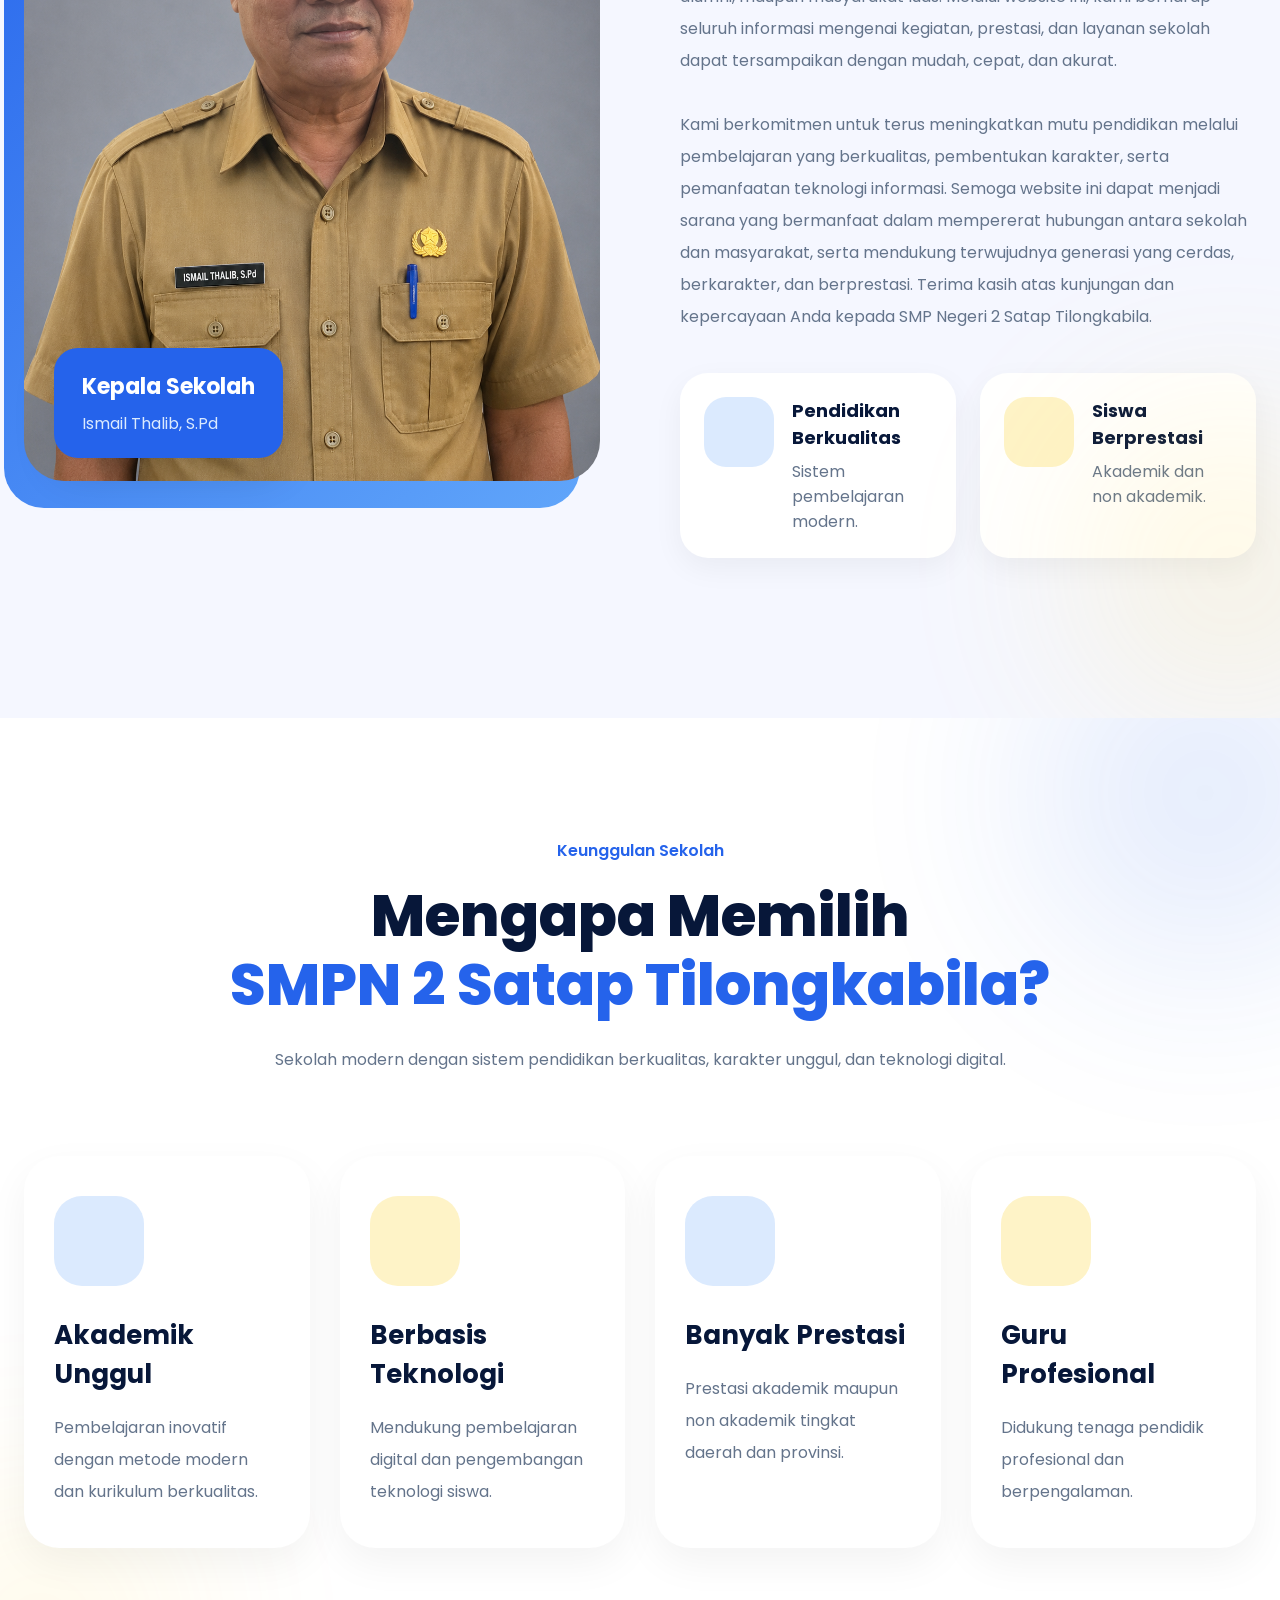
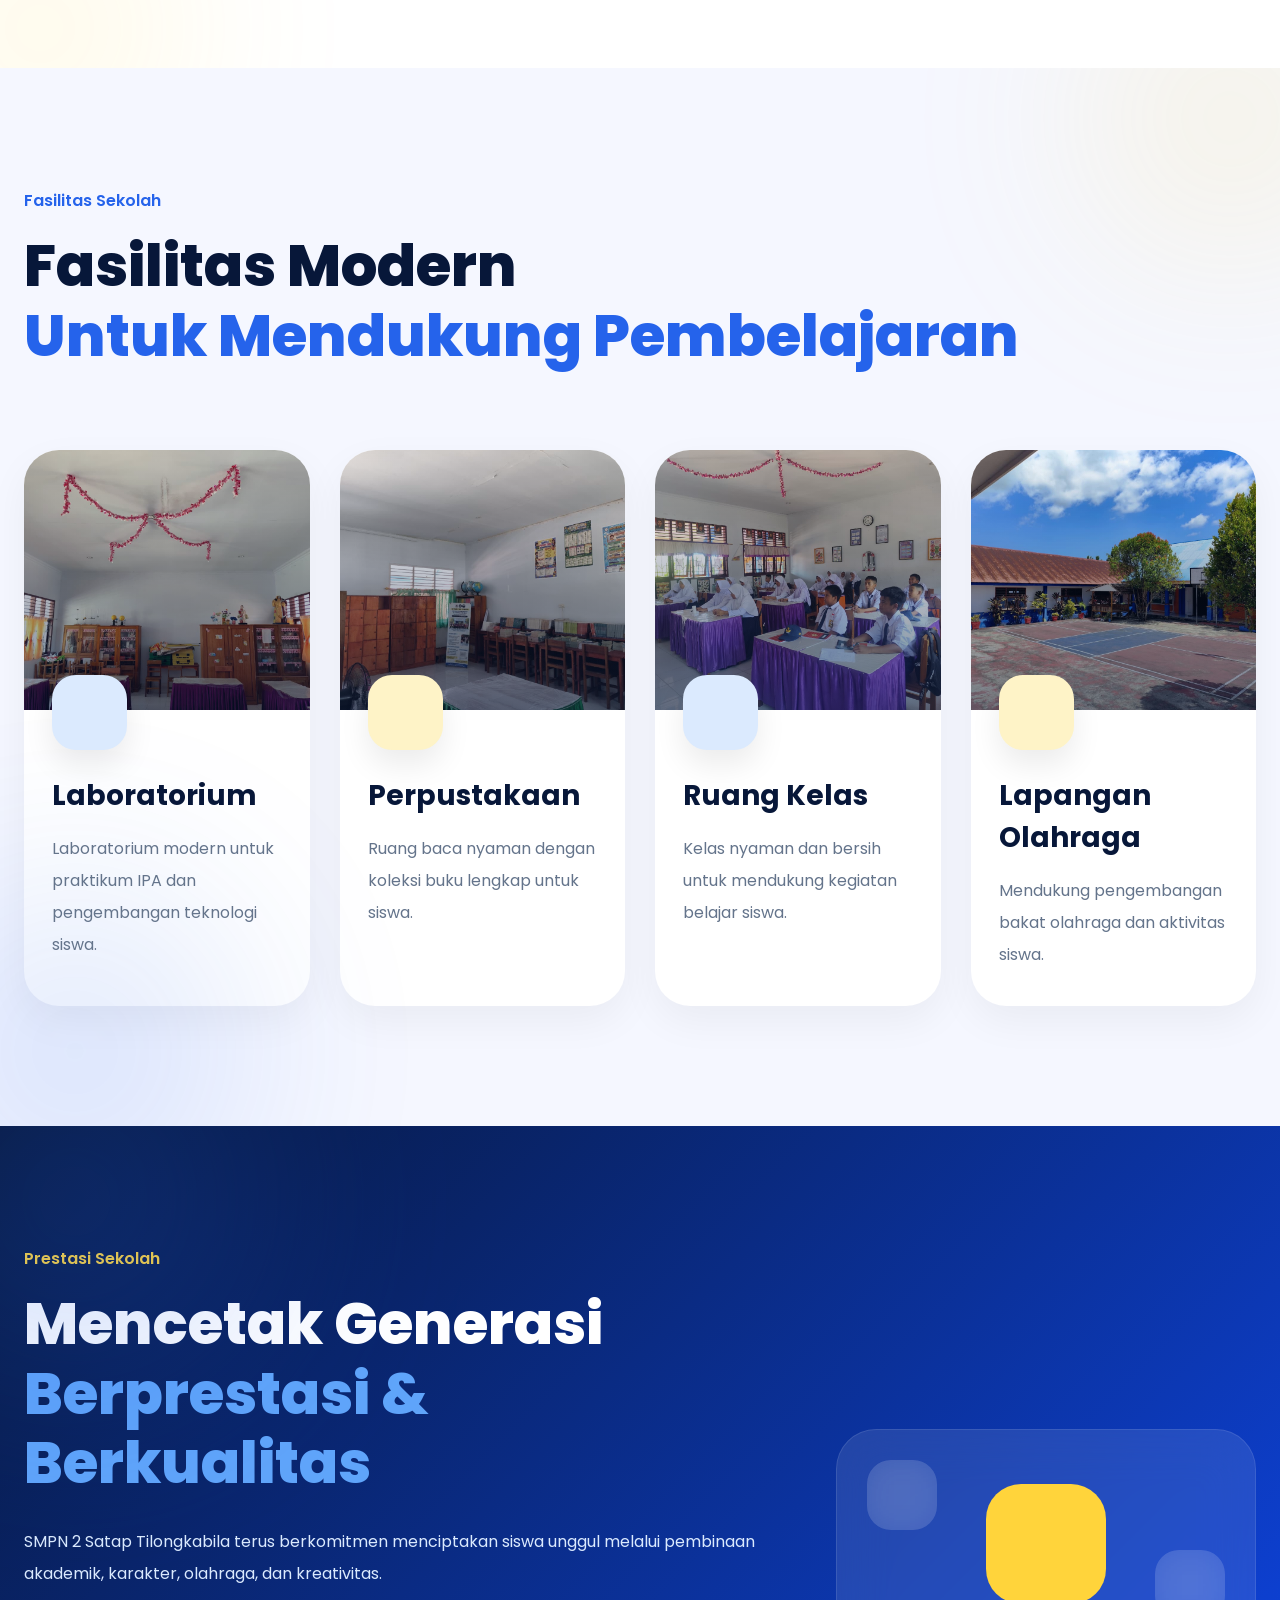
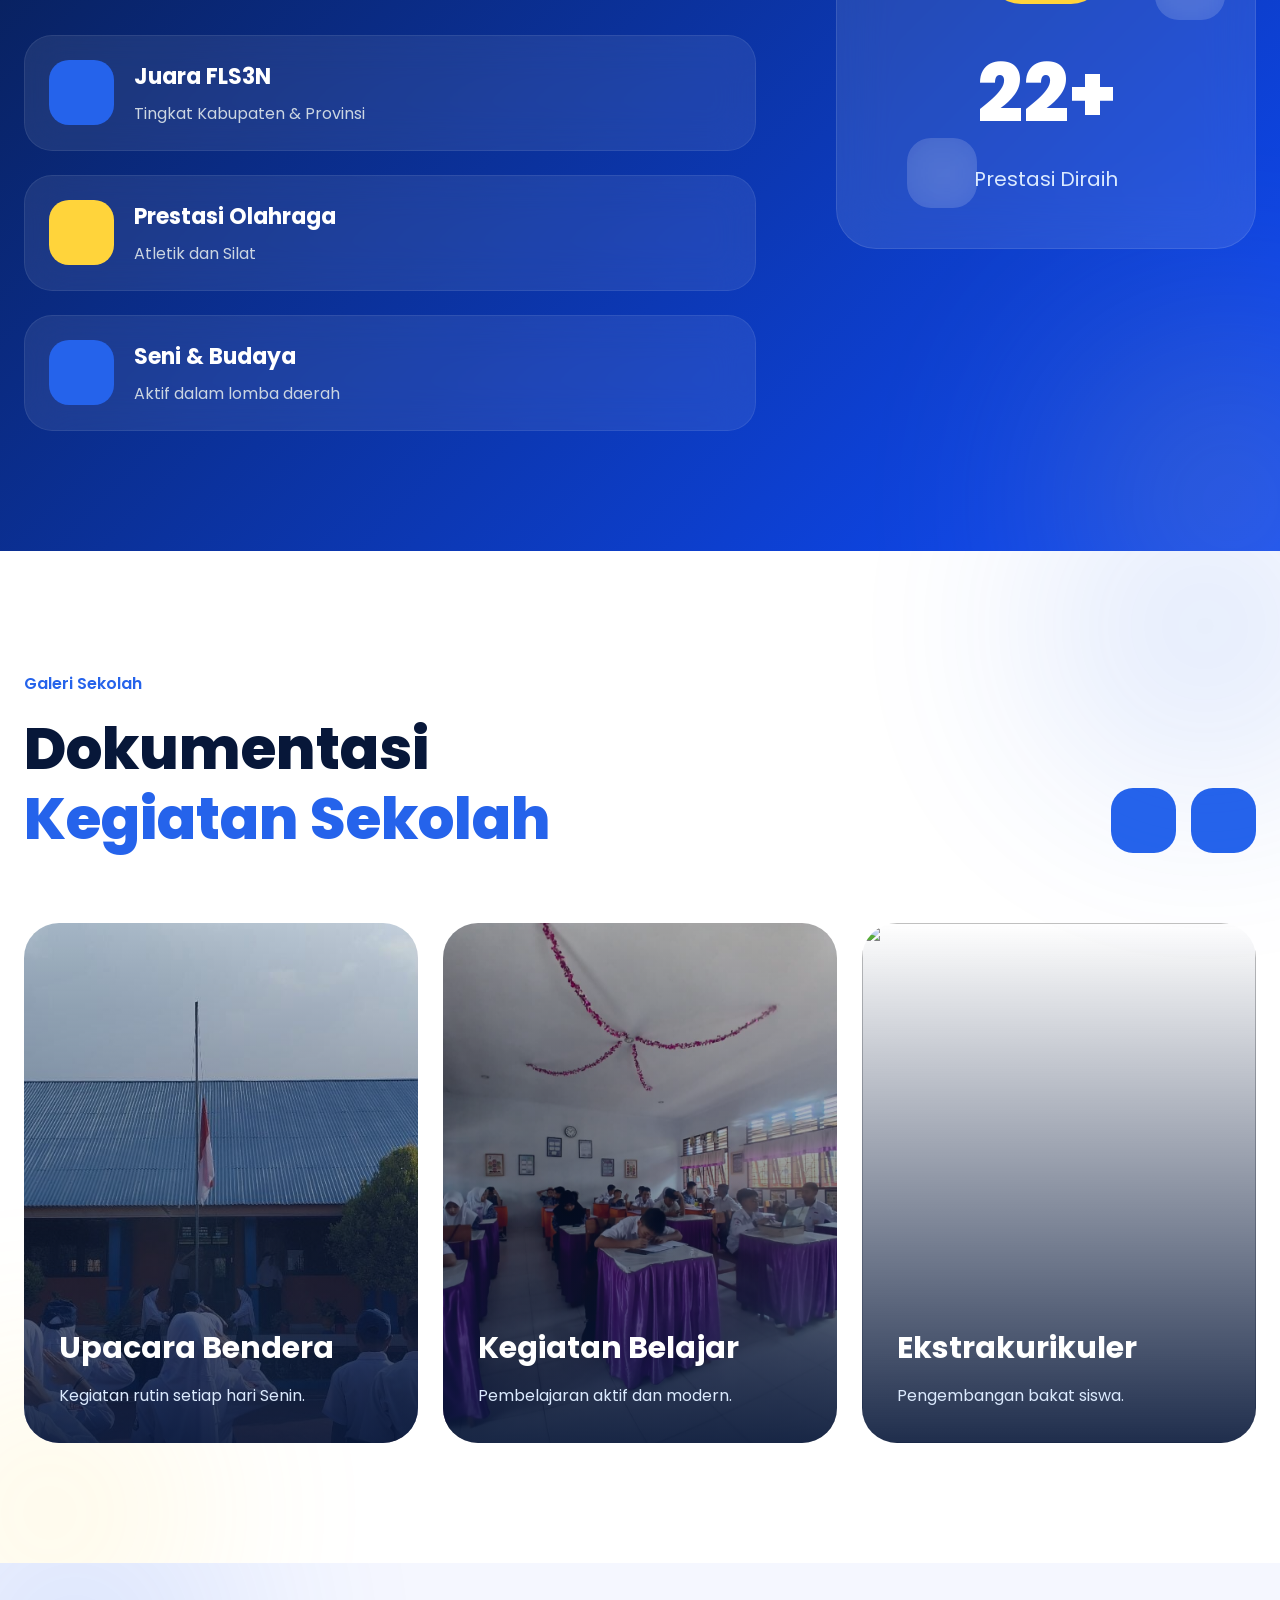
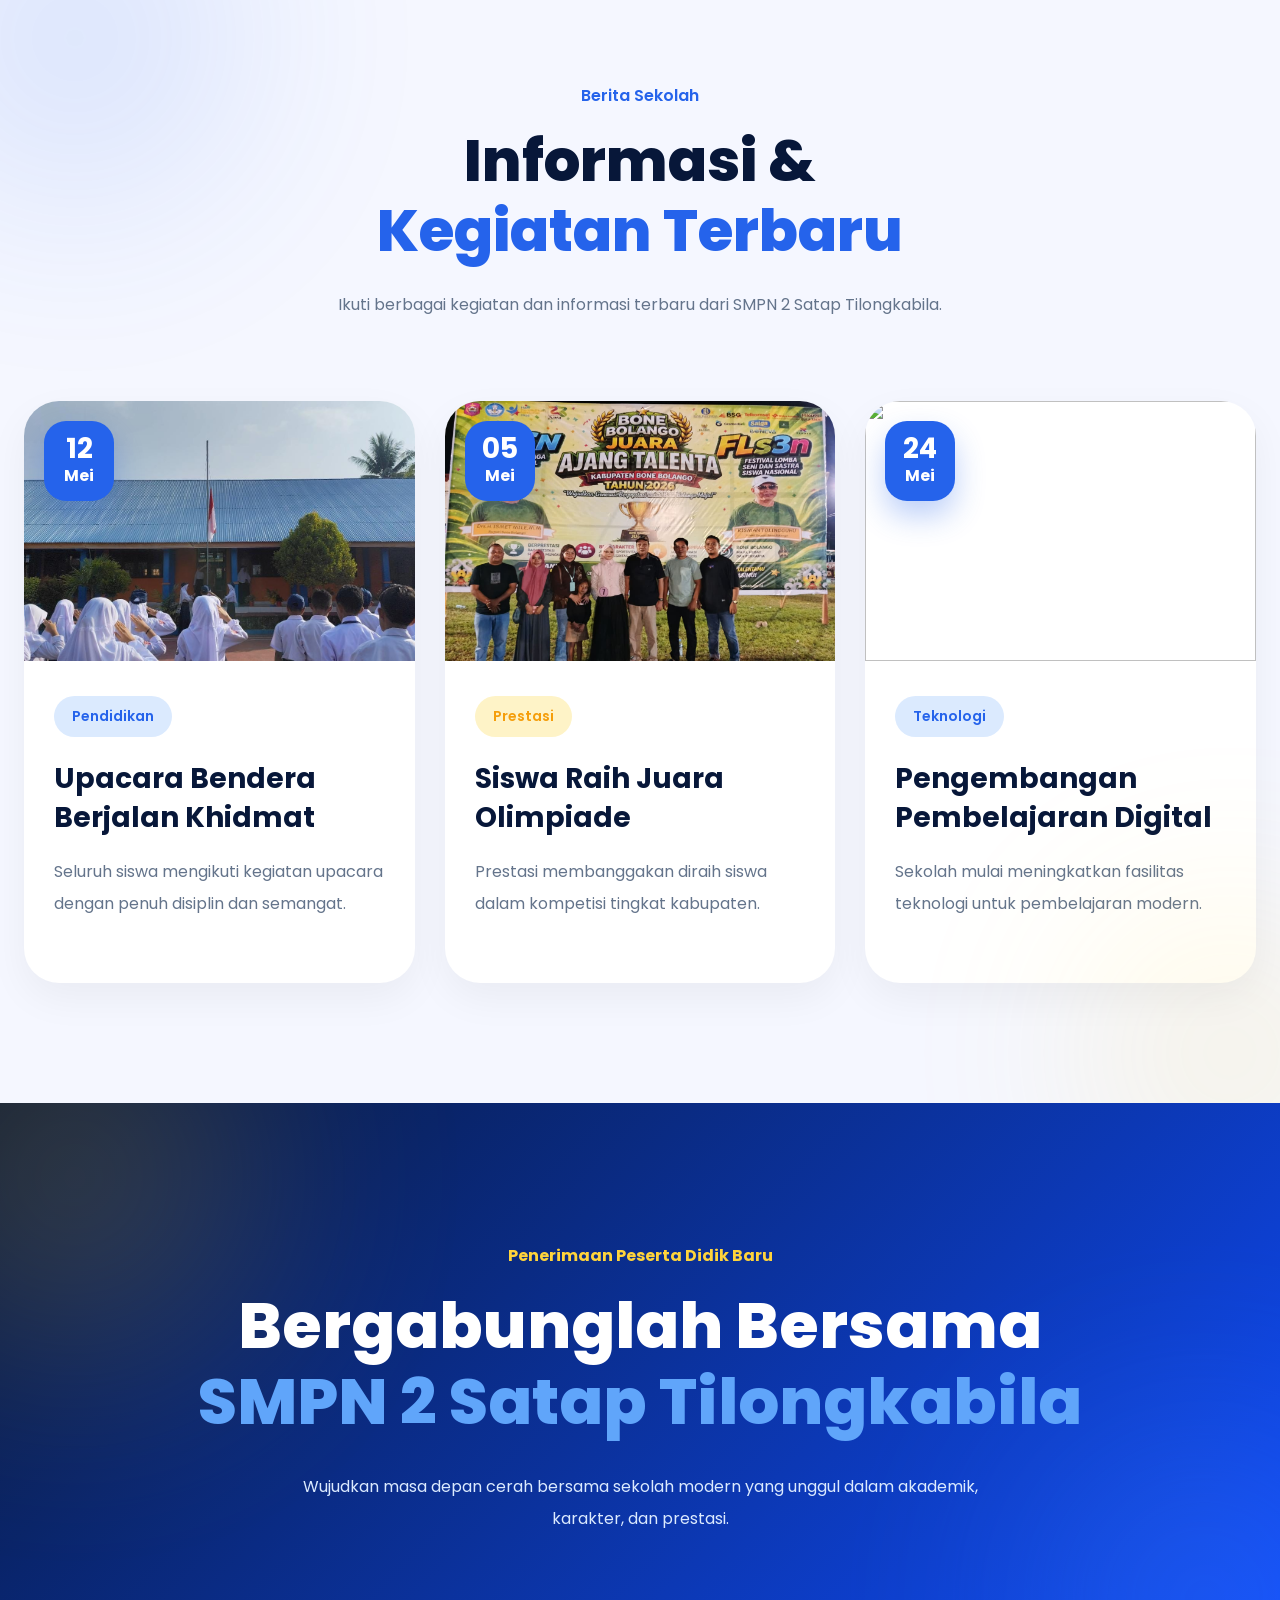
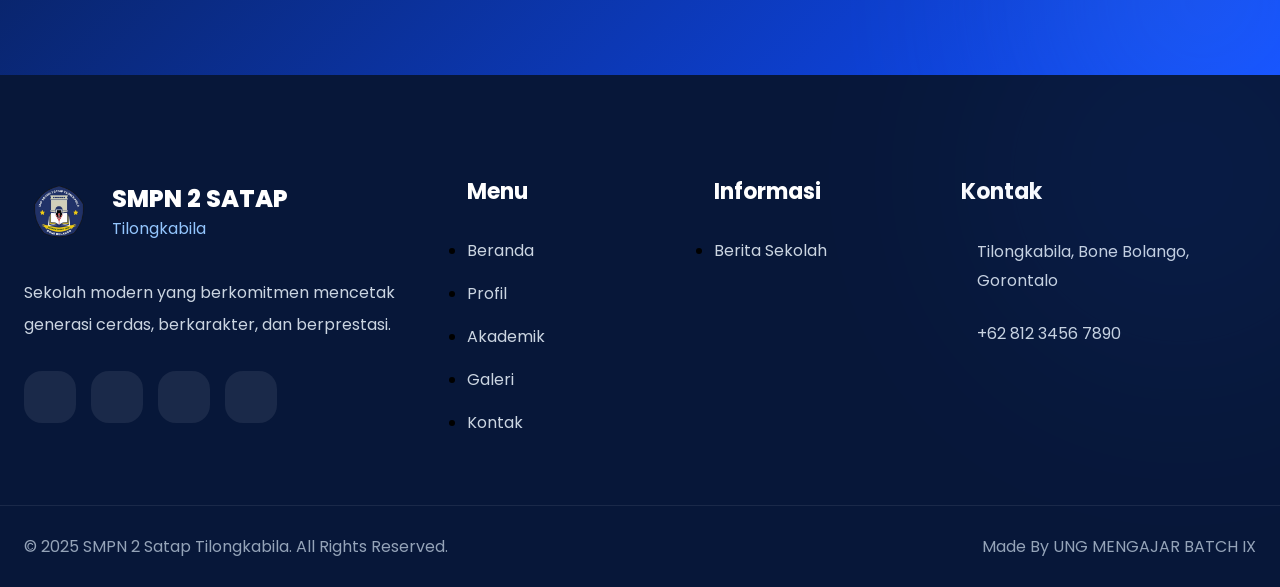
==== commit c45b59e8: "upload prestasi dan berita" ====
--- a/index.html
+++ b/index.html
@@ -934,7 +934,7 @@
           <div class="gallery-card">
 
             <img
-              src="assets/images/gallery1.jpg"
+              src="assets/images/upacara.jpg"
               alt=""
             >
 
@@ -964,7 +964,7 @@
           <div class="gallery-card">
 
             <img
-              src="assets/images/gallery2.jpg"
+              src="assets/images/kbm.jpg"
               alt=""
             >
 
@@ -1024,7 +1024,7 @@
           <div class="gallery-card">
 
             <img
-              src="assets/images/gallery4.jpg"
+              src="assets/images/prestasi.jpg"
               alt=""
             >
 
@@ -1096,7 +1096,7 @@
         <div class="news-image">
 
           <img
-            src="assets/images/news1.jpg"
+            src="assets/images/upacara.jpg"
             alt=""
           >
 
@@ -1140,13 +1140,13 @@
         <div class="news-image">
 
           <img
-            src="assets/images/news2.jpg"
+            src="assets/images/prestasi.jpg"
             alt=""
           >
 
           <div class="news-date">
 
-            <span>18</span>
+            <span>05</span>
             Mei
 
           </div>
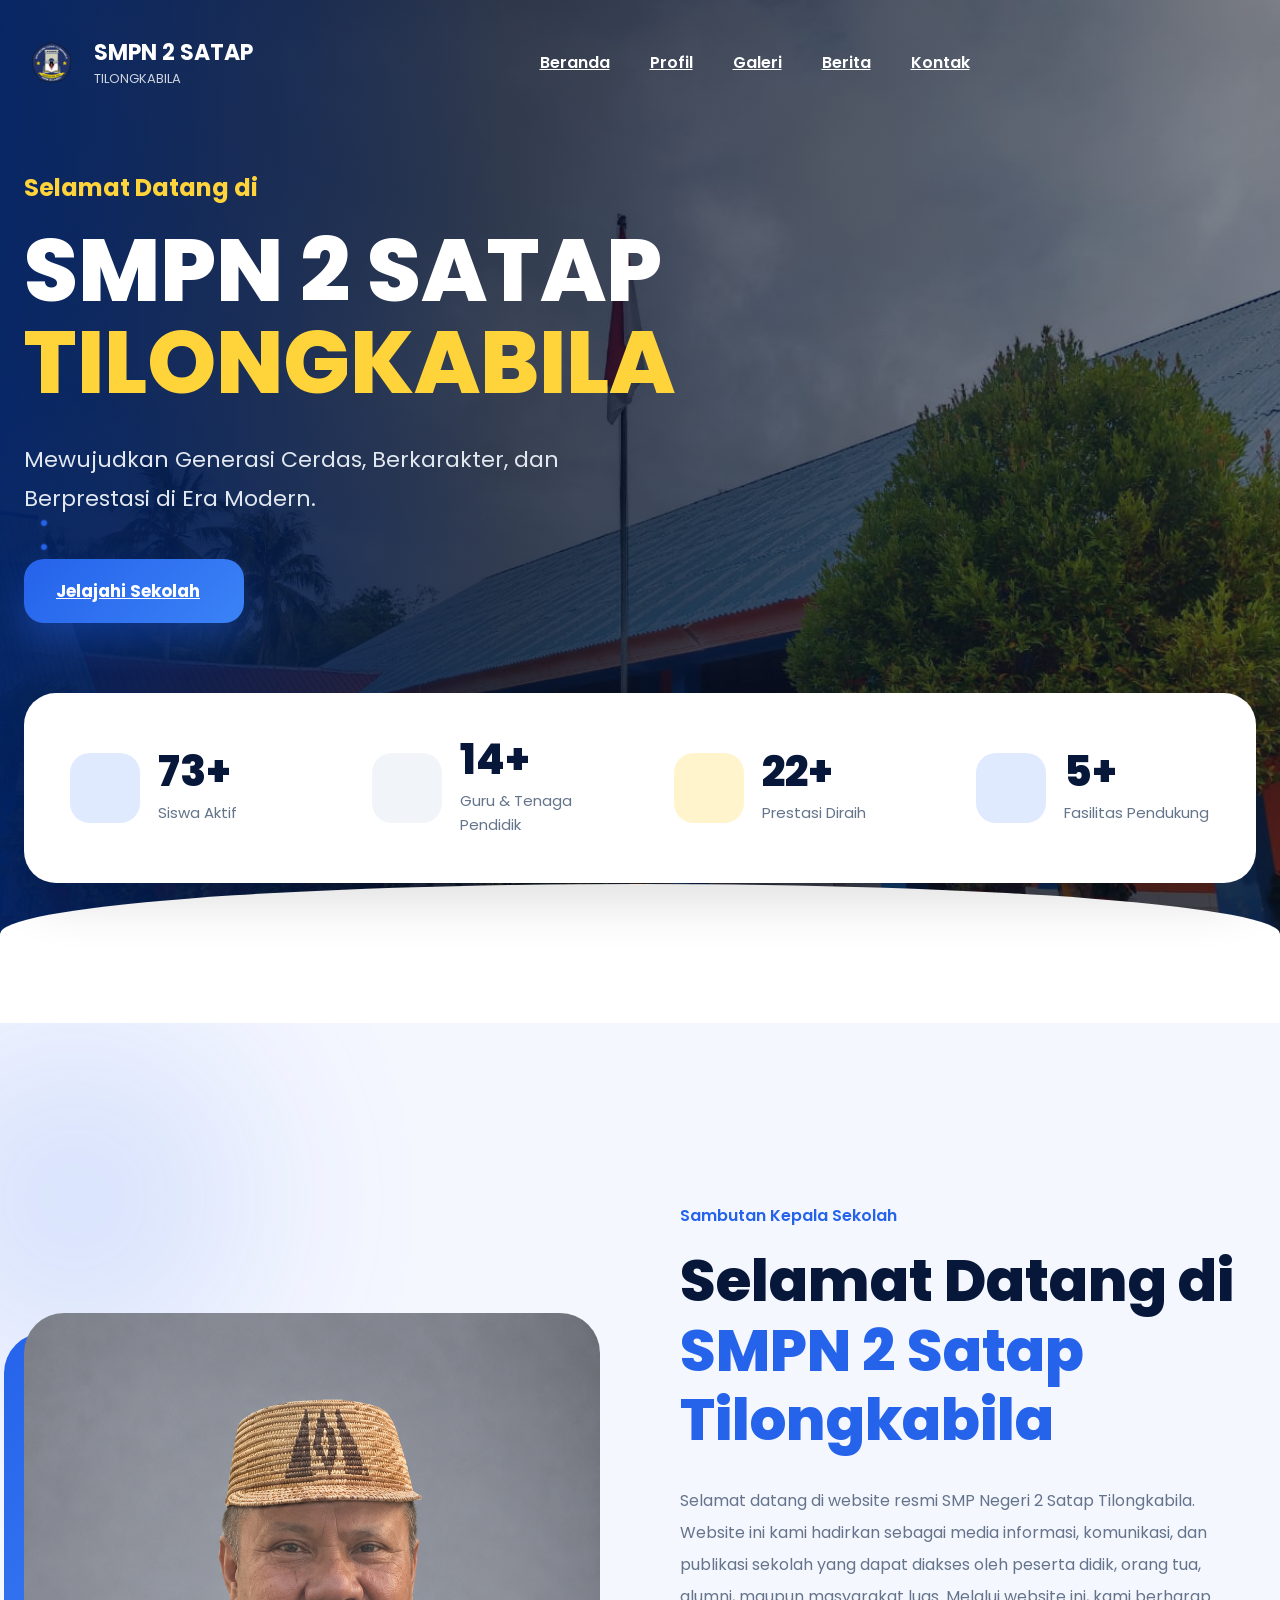
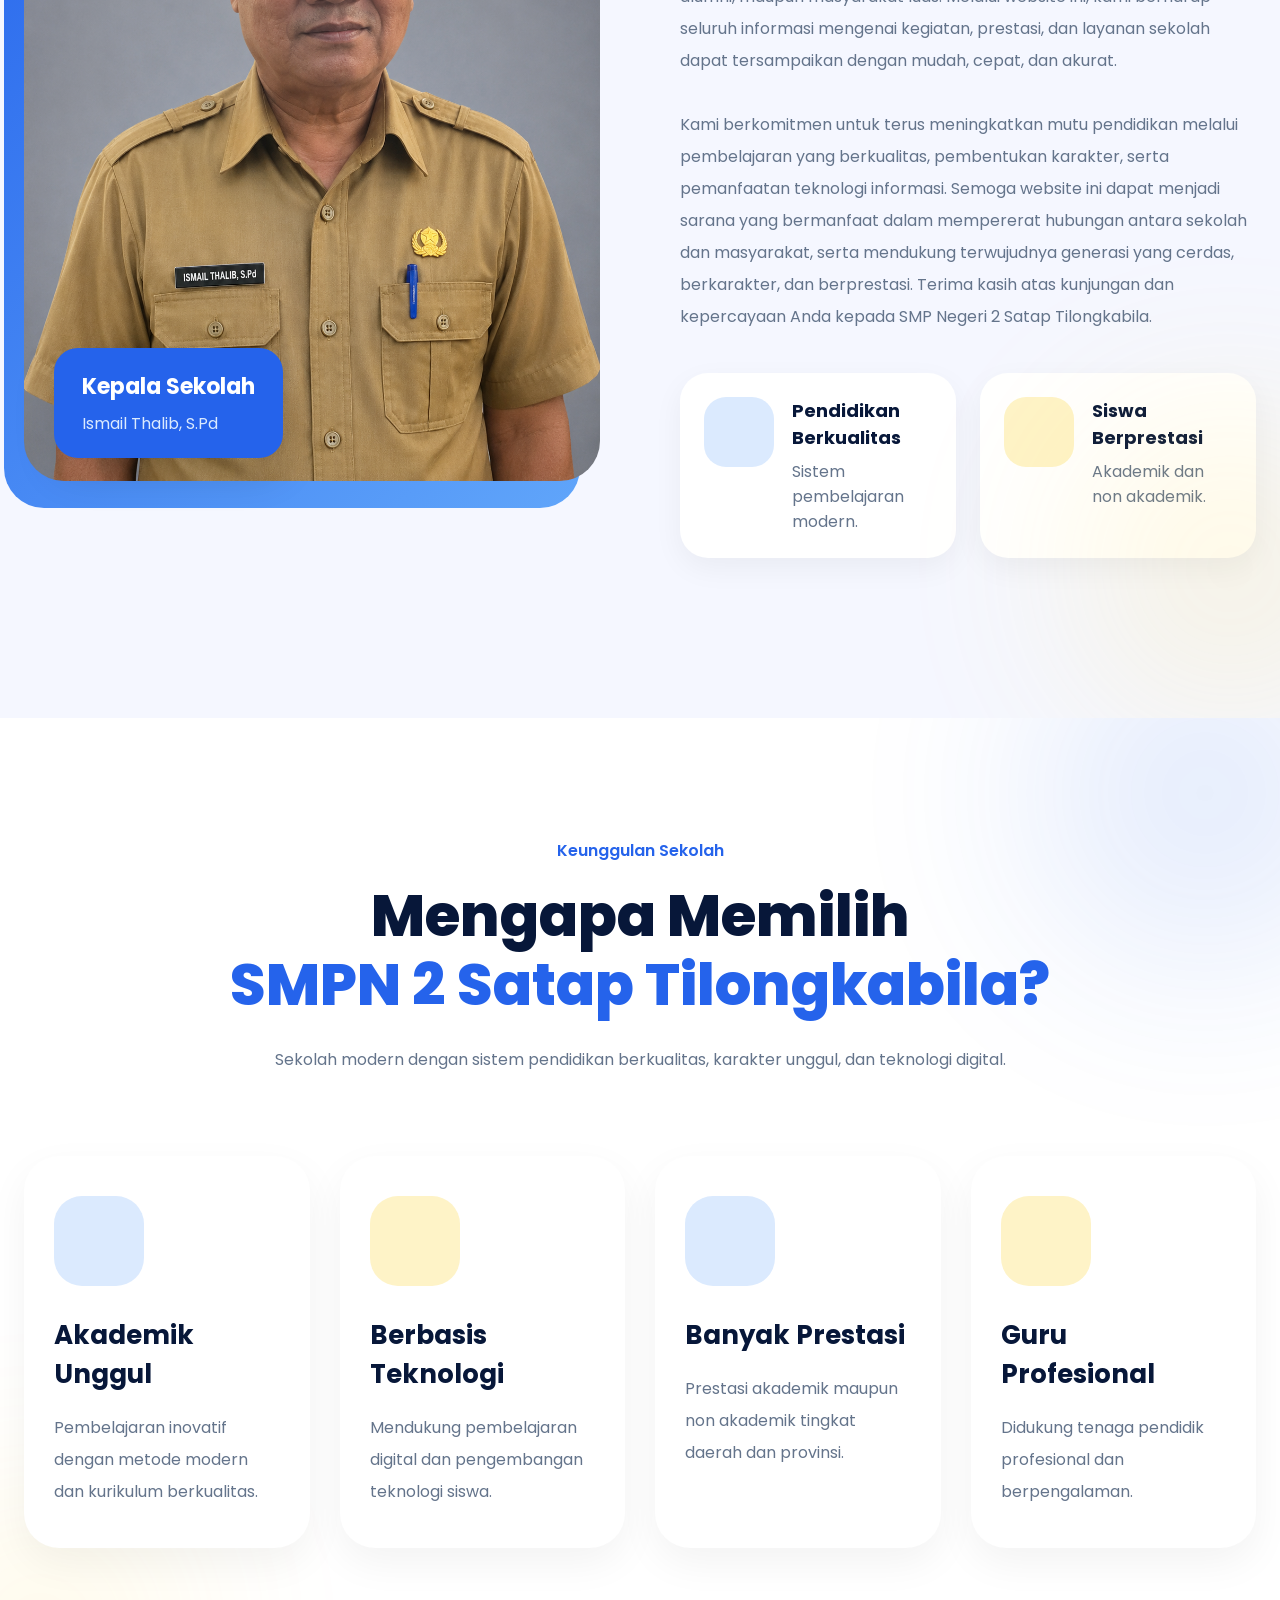
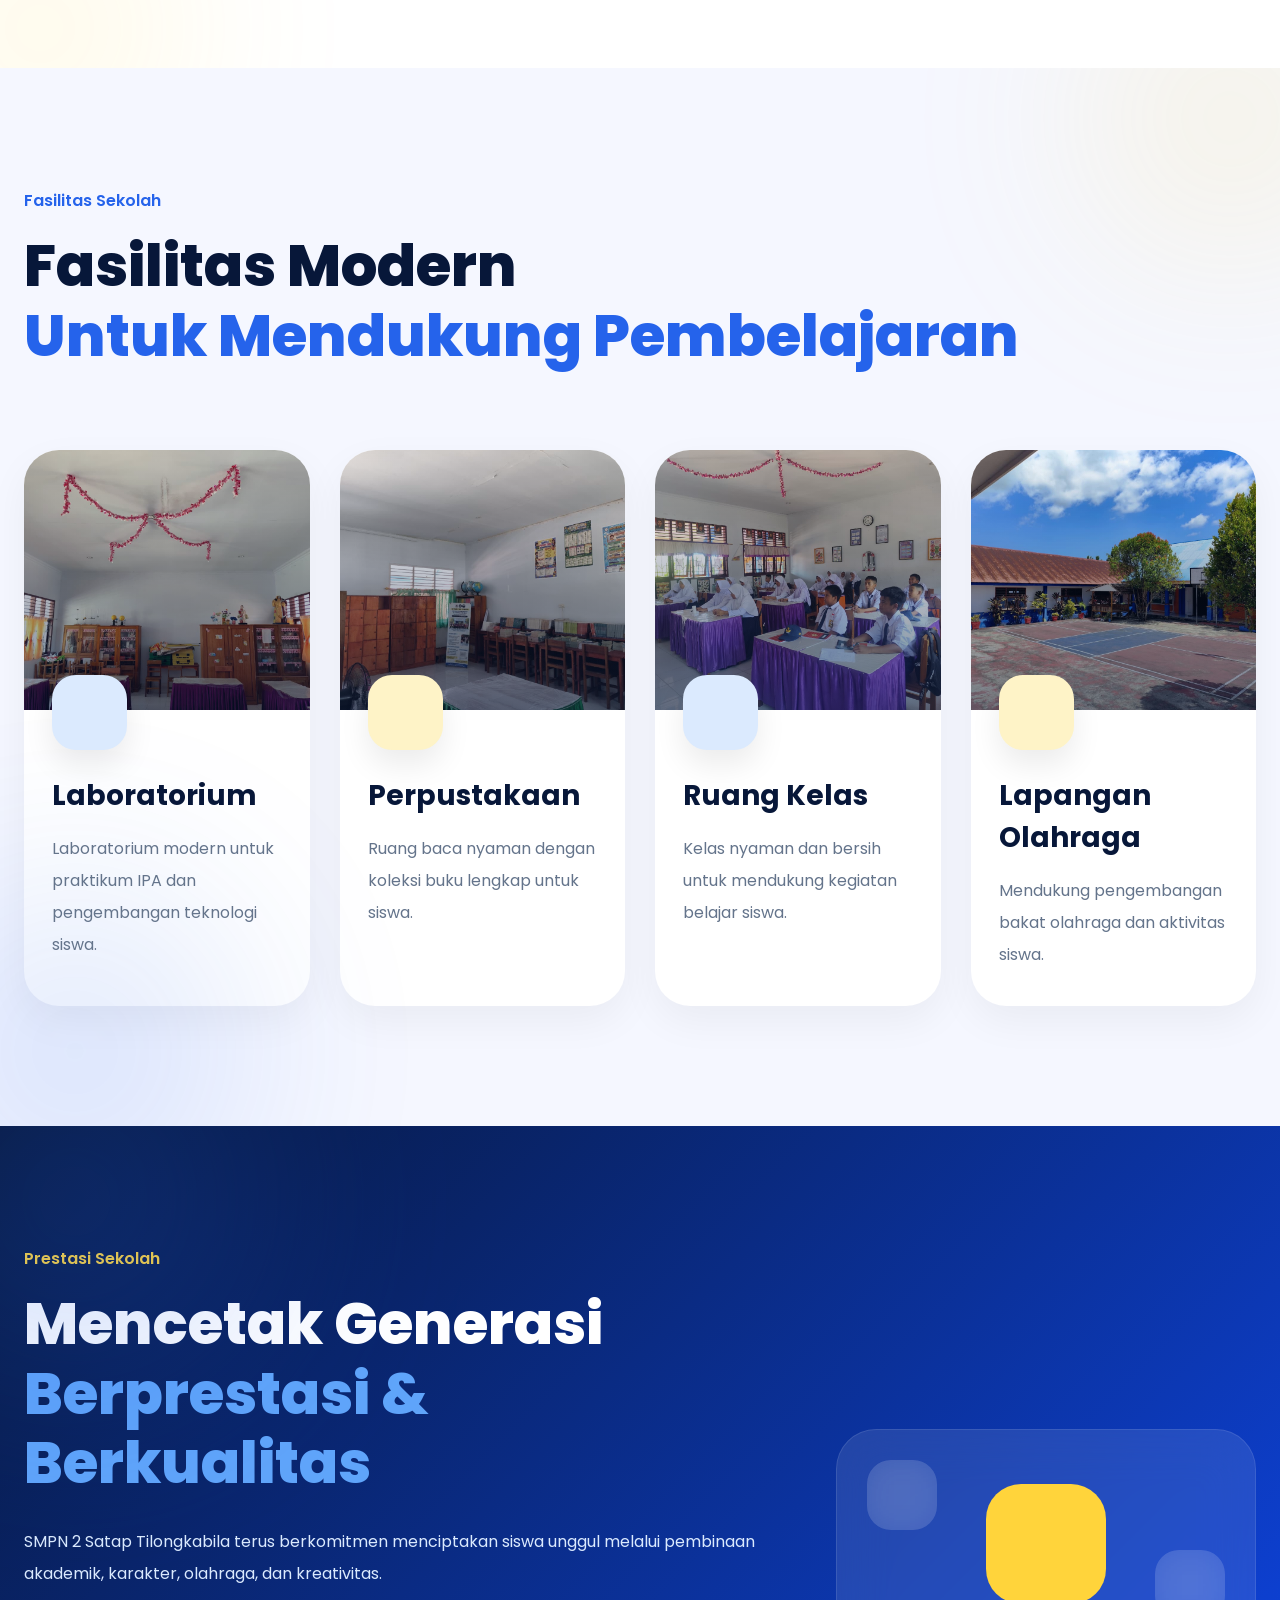
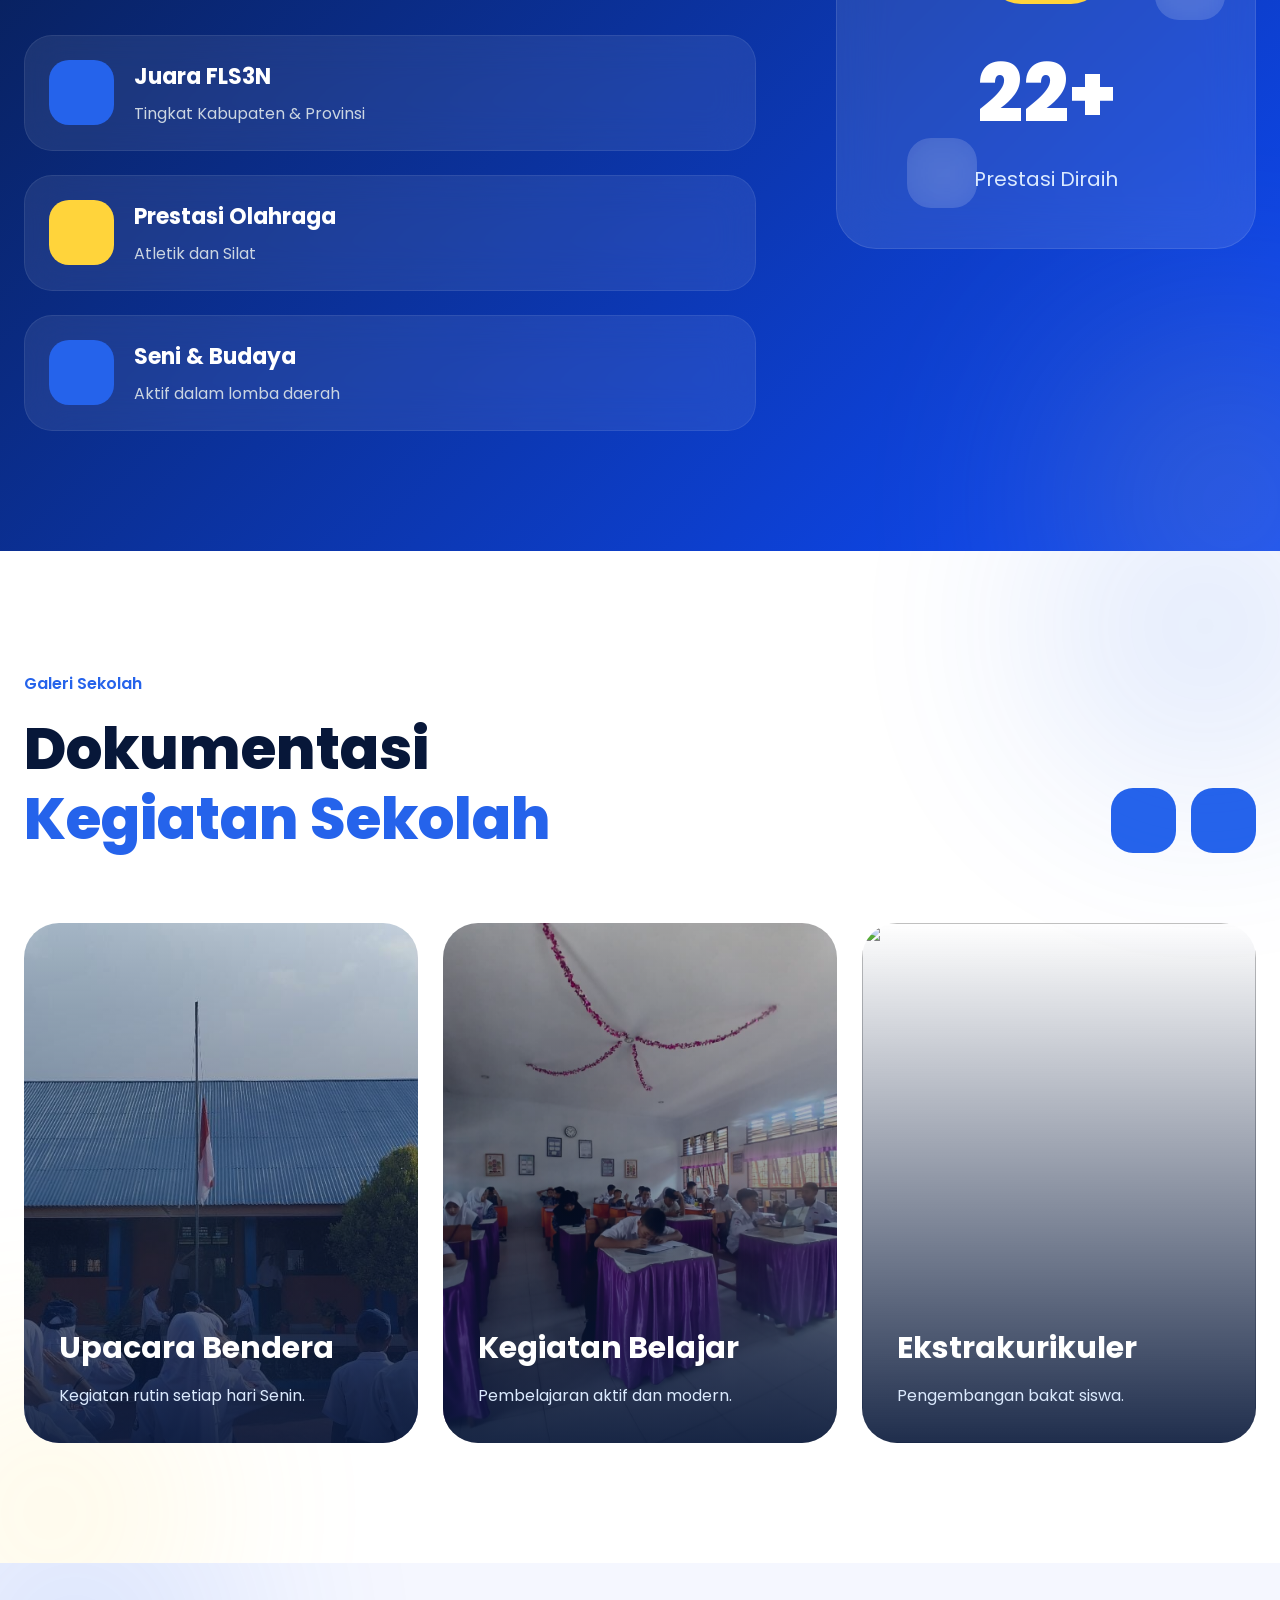
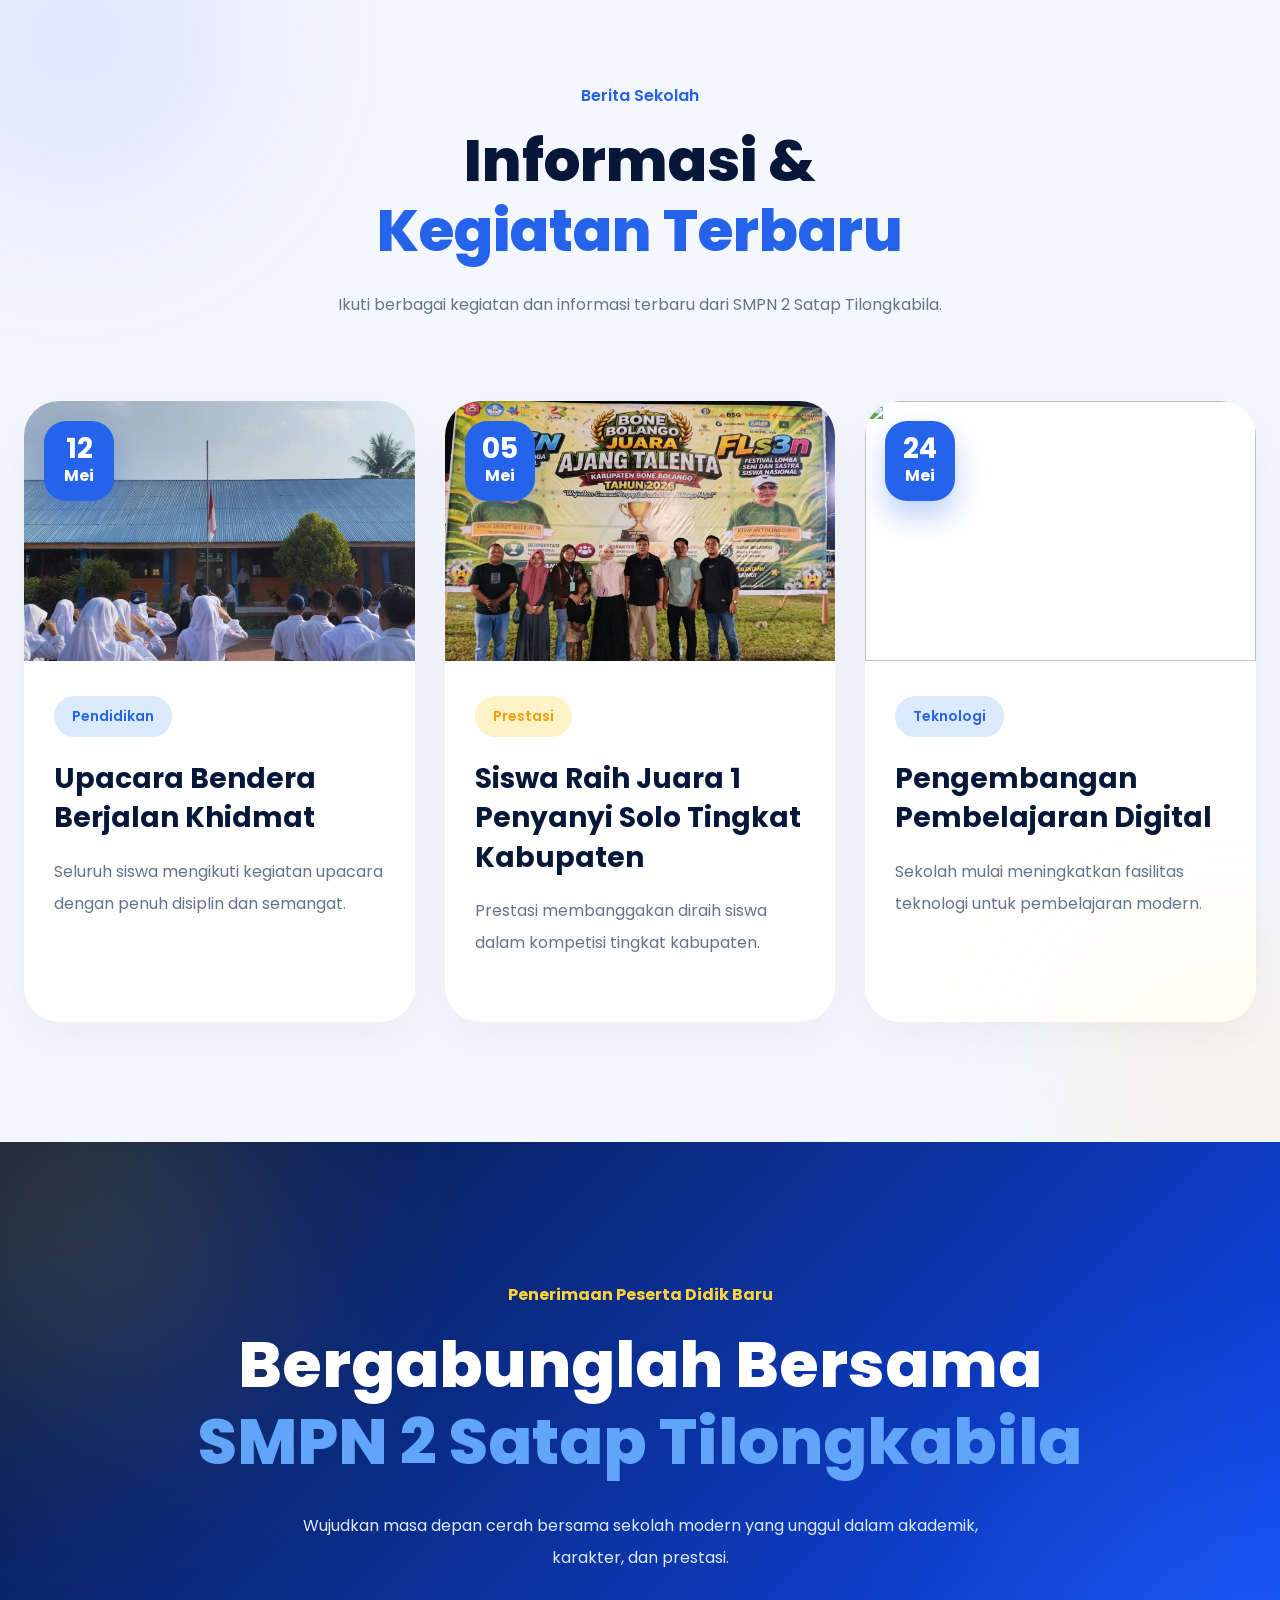
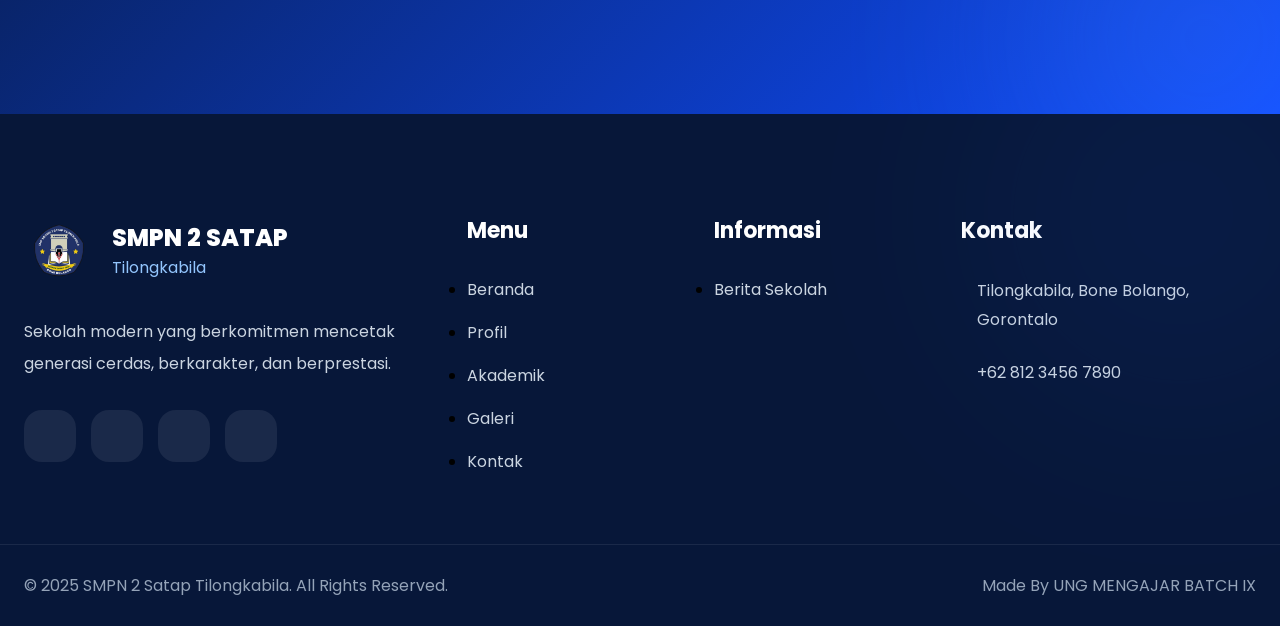
==== commit a9db6cea: "text prestasi" ====
--- a/index.html
+++ b/index.html
@@ -1162,7 +1162,7 @@
           </div>
 
           <h3>
-            Siswa Raih Juara Olimpiade
+            Siswa Raih Juara 1 Penyanyi Solo Tingkat Kabupaten 
           </h3>
 
           <p>
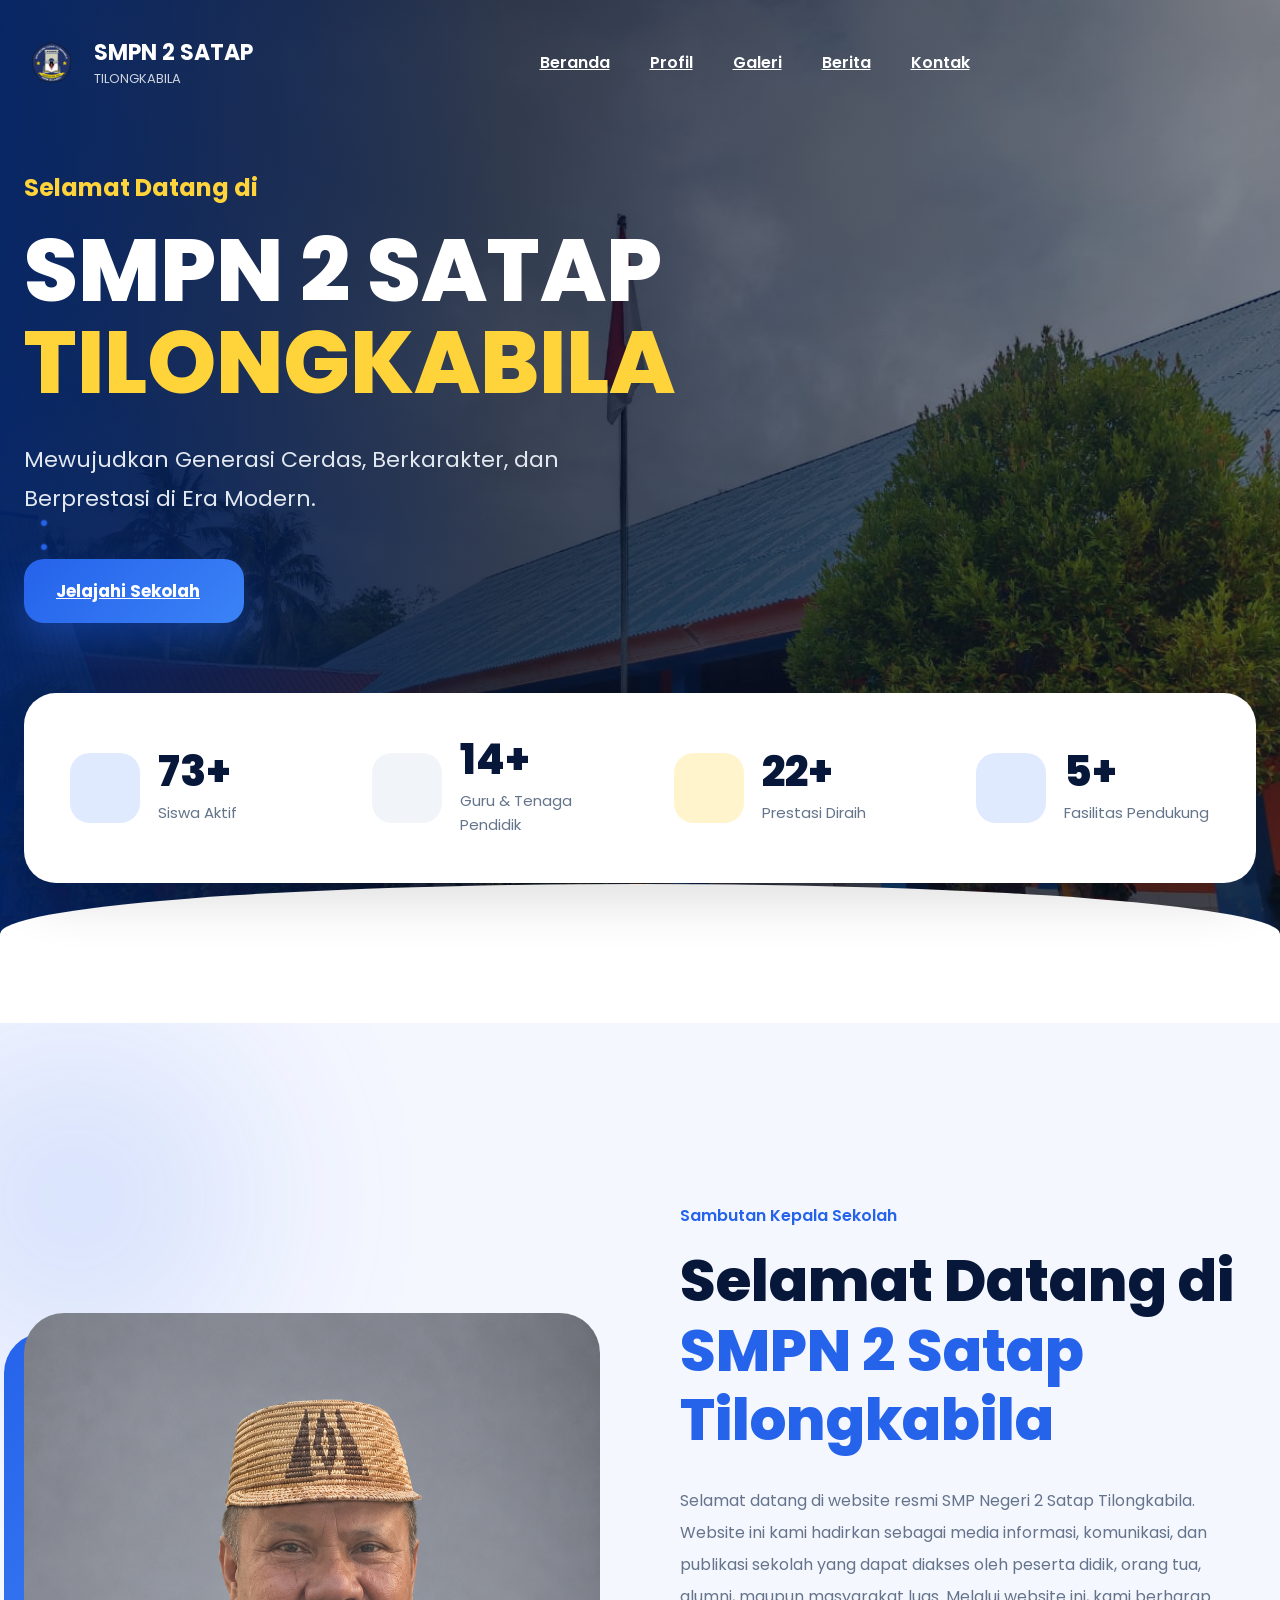
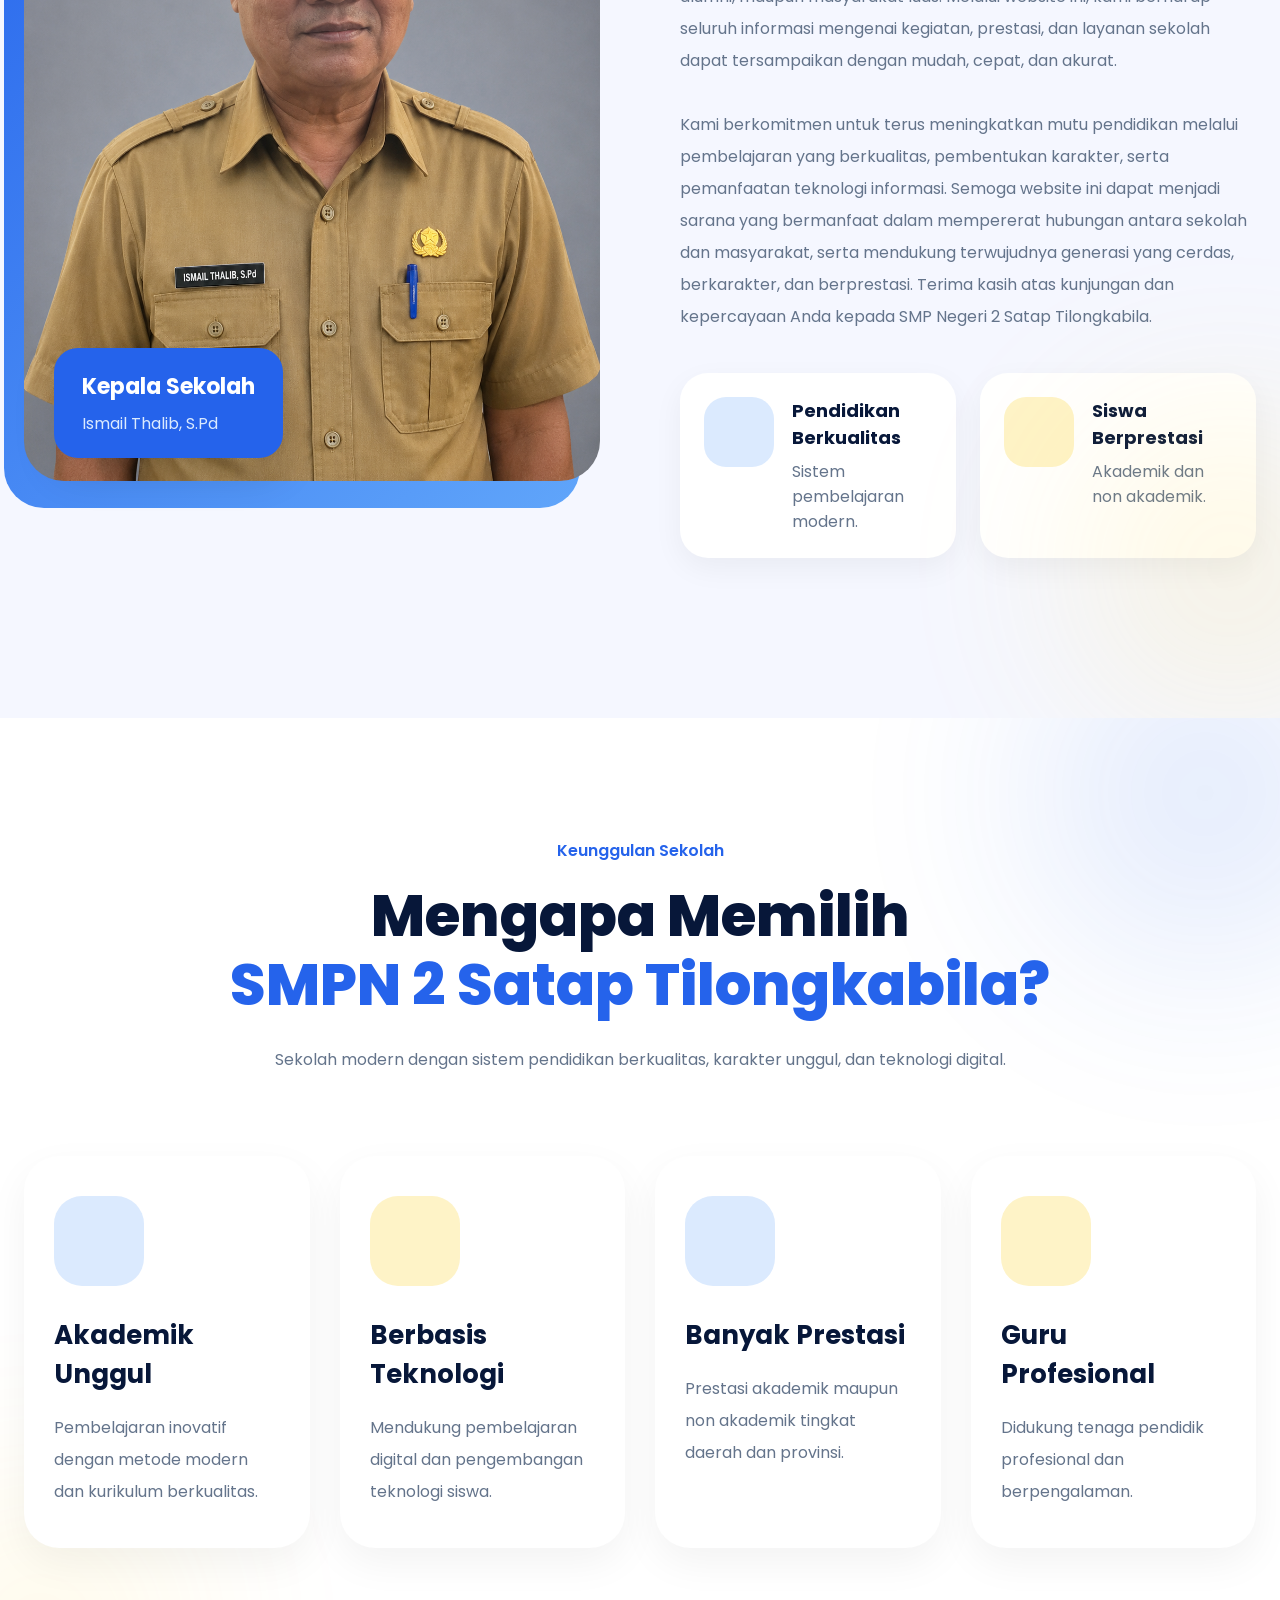
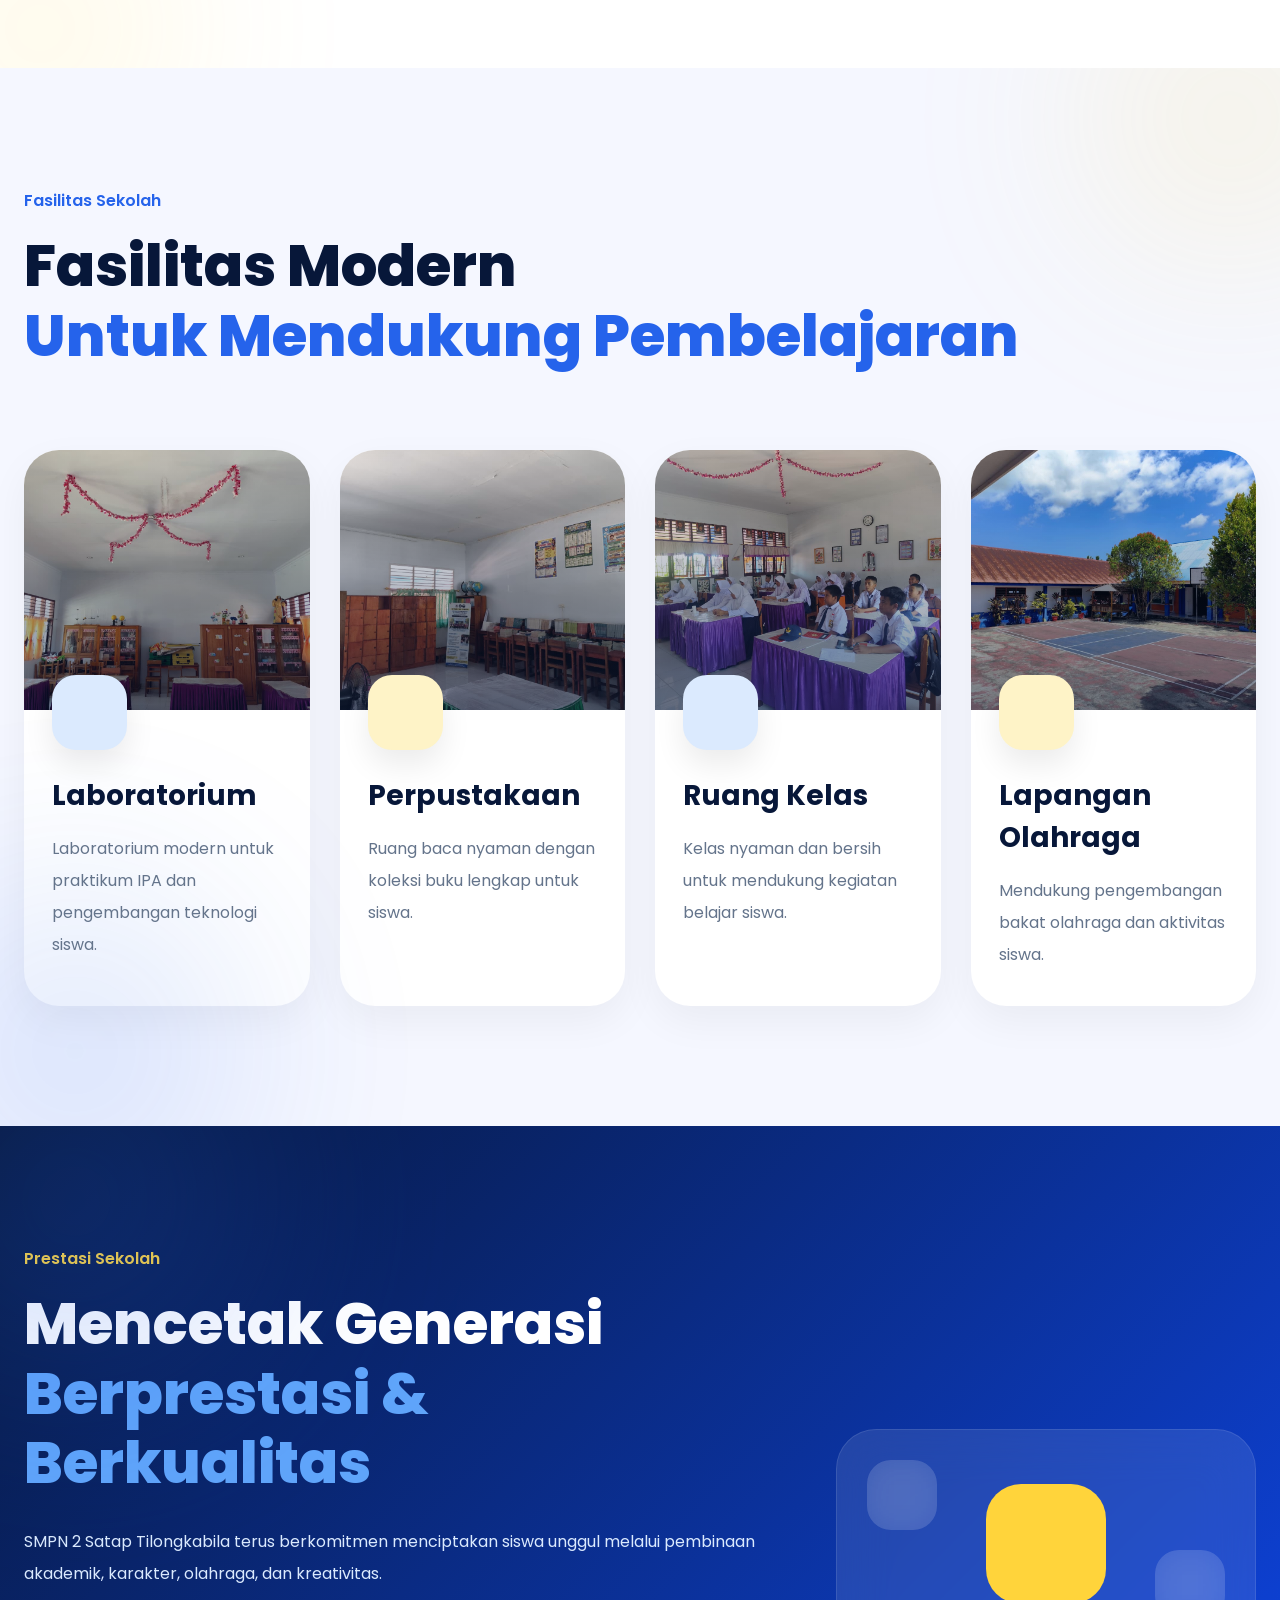
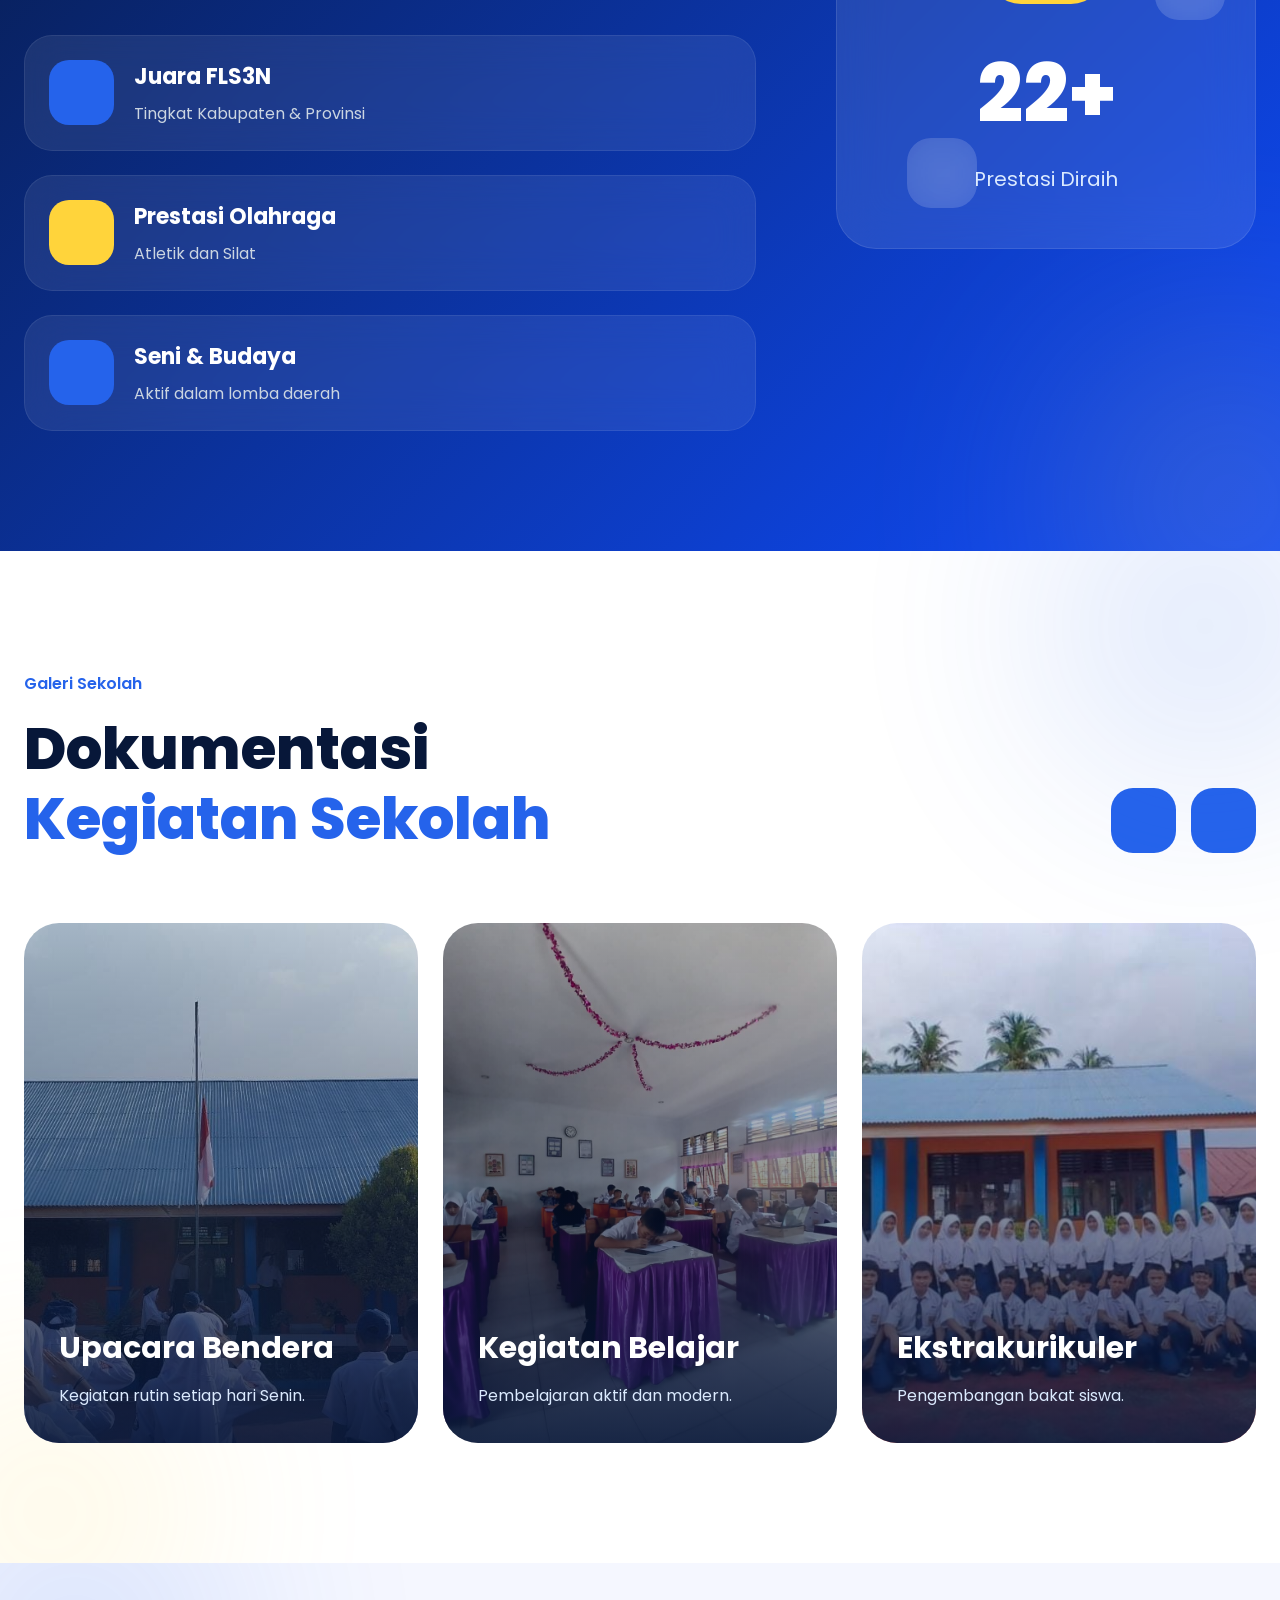
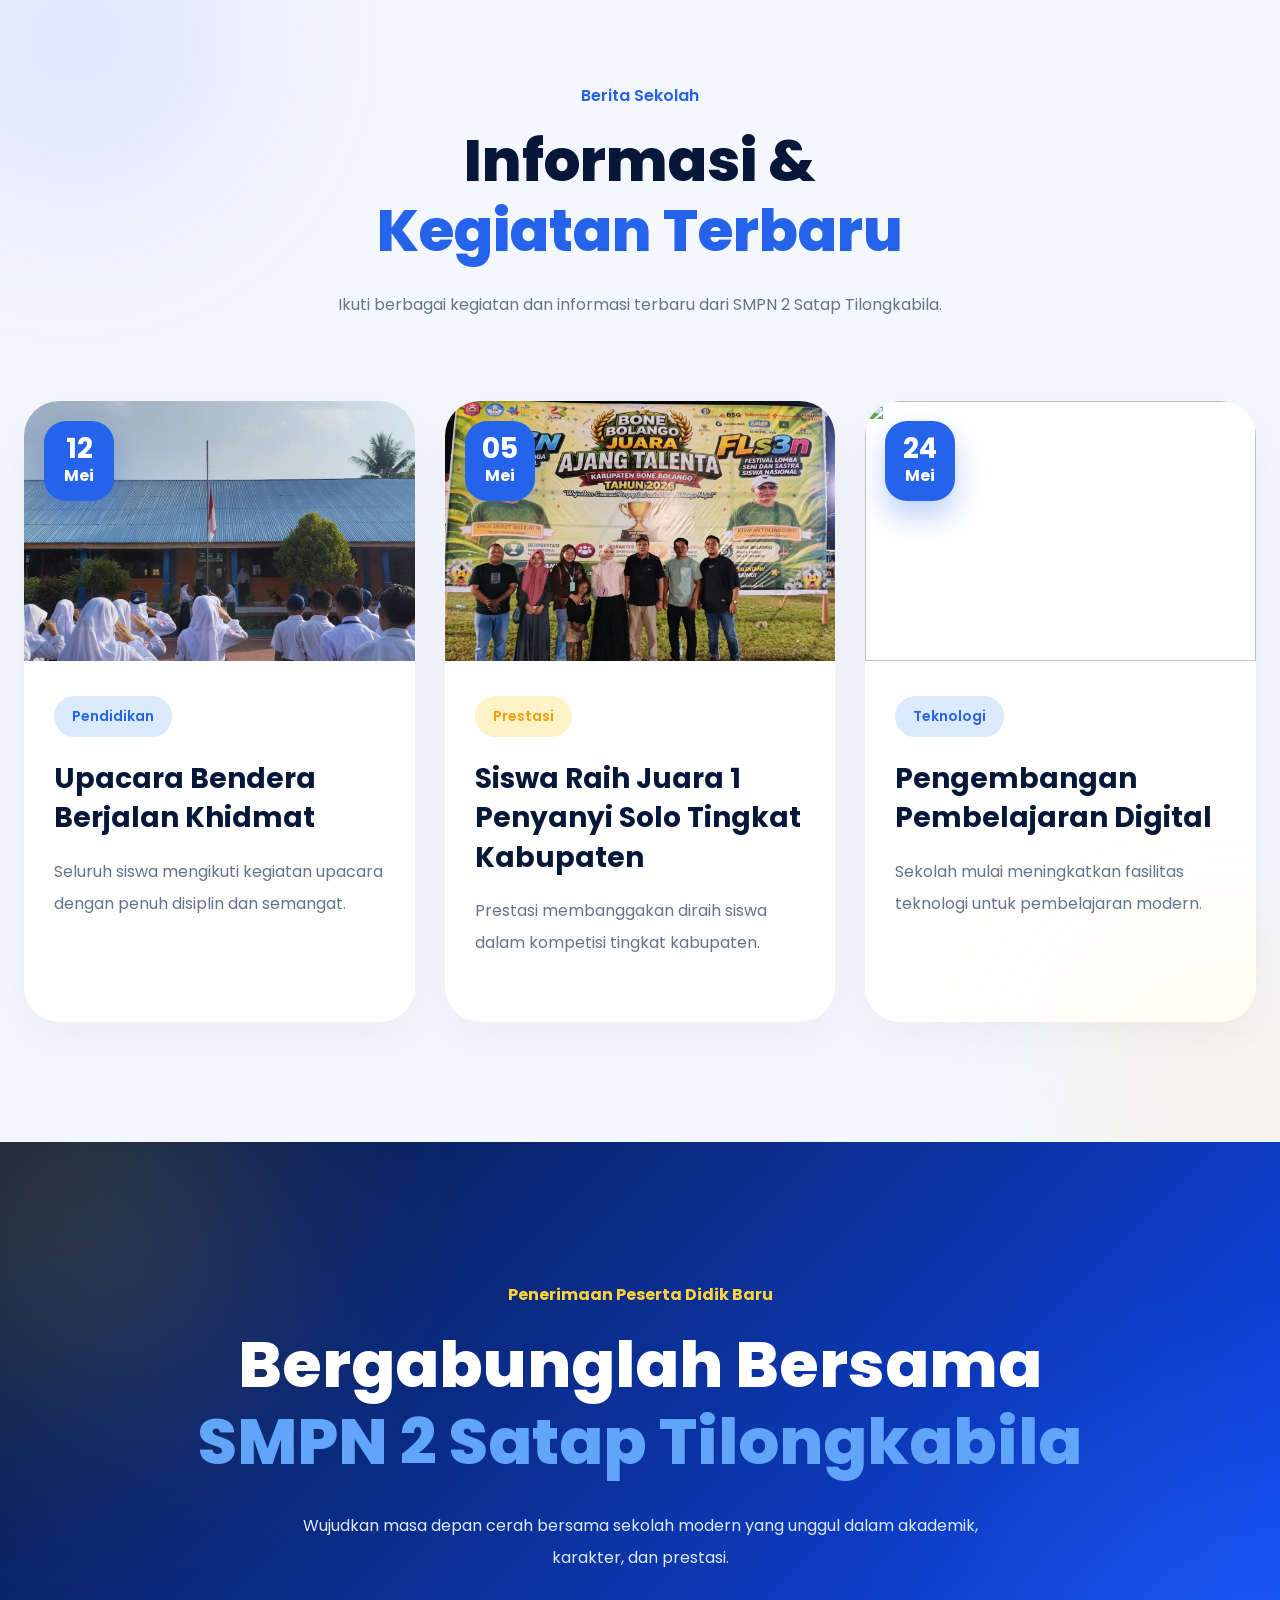
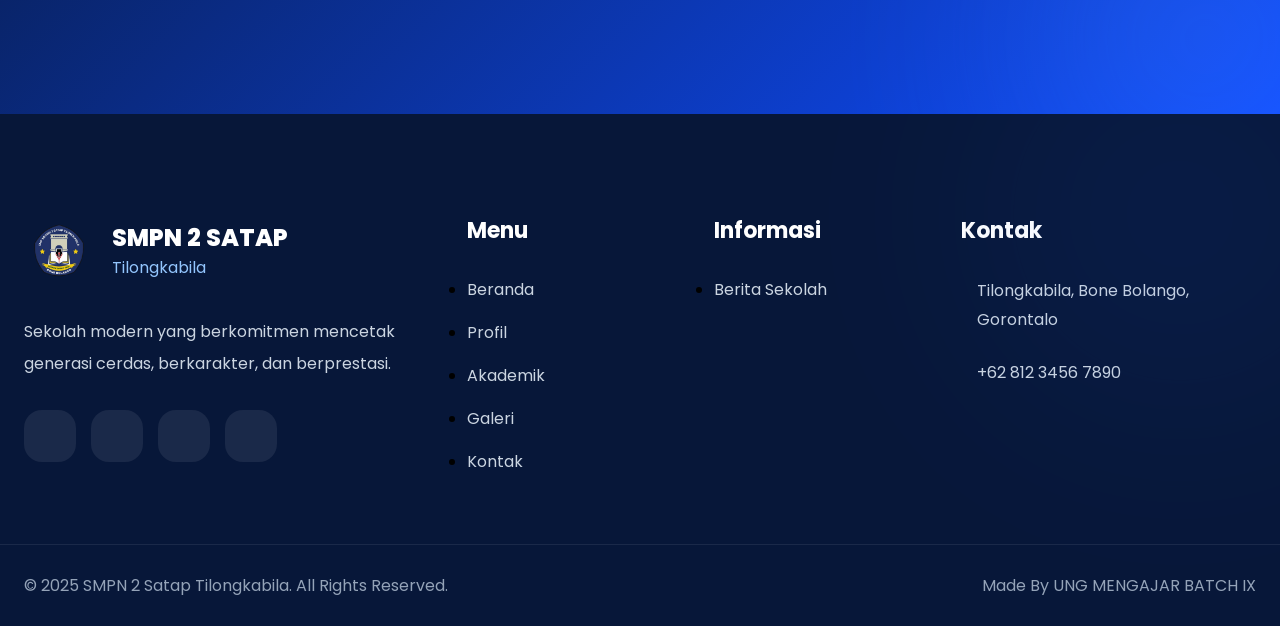
==== commit f6de178c: "eskul" ====
--- a/index.html
+++ b/index.html
@@ -994,7 +994,7 @@
           <div class="gallery-card">
 
             <img
-              src="assets/images/gallery3.jpg"
+              src="assets/images/eskul.jpg"
               alt=""
             >
 
